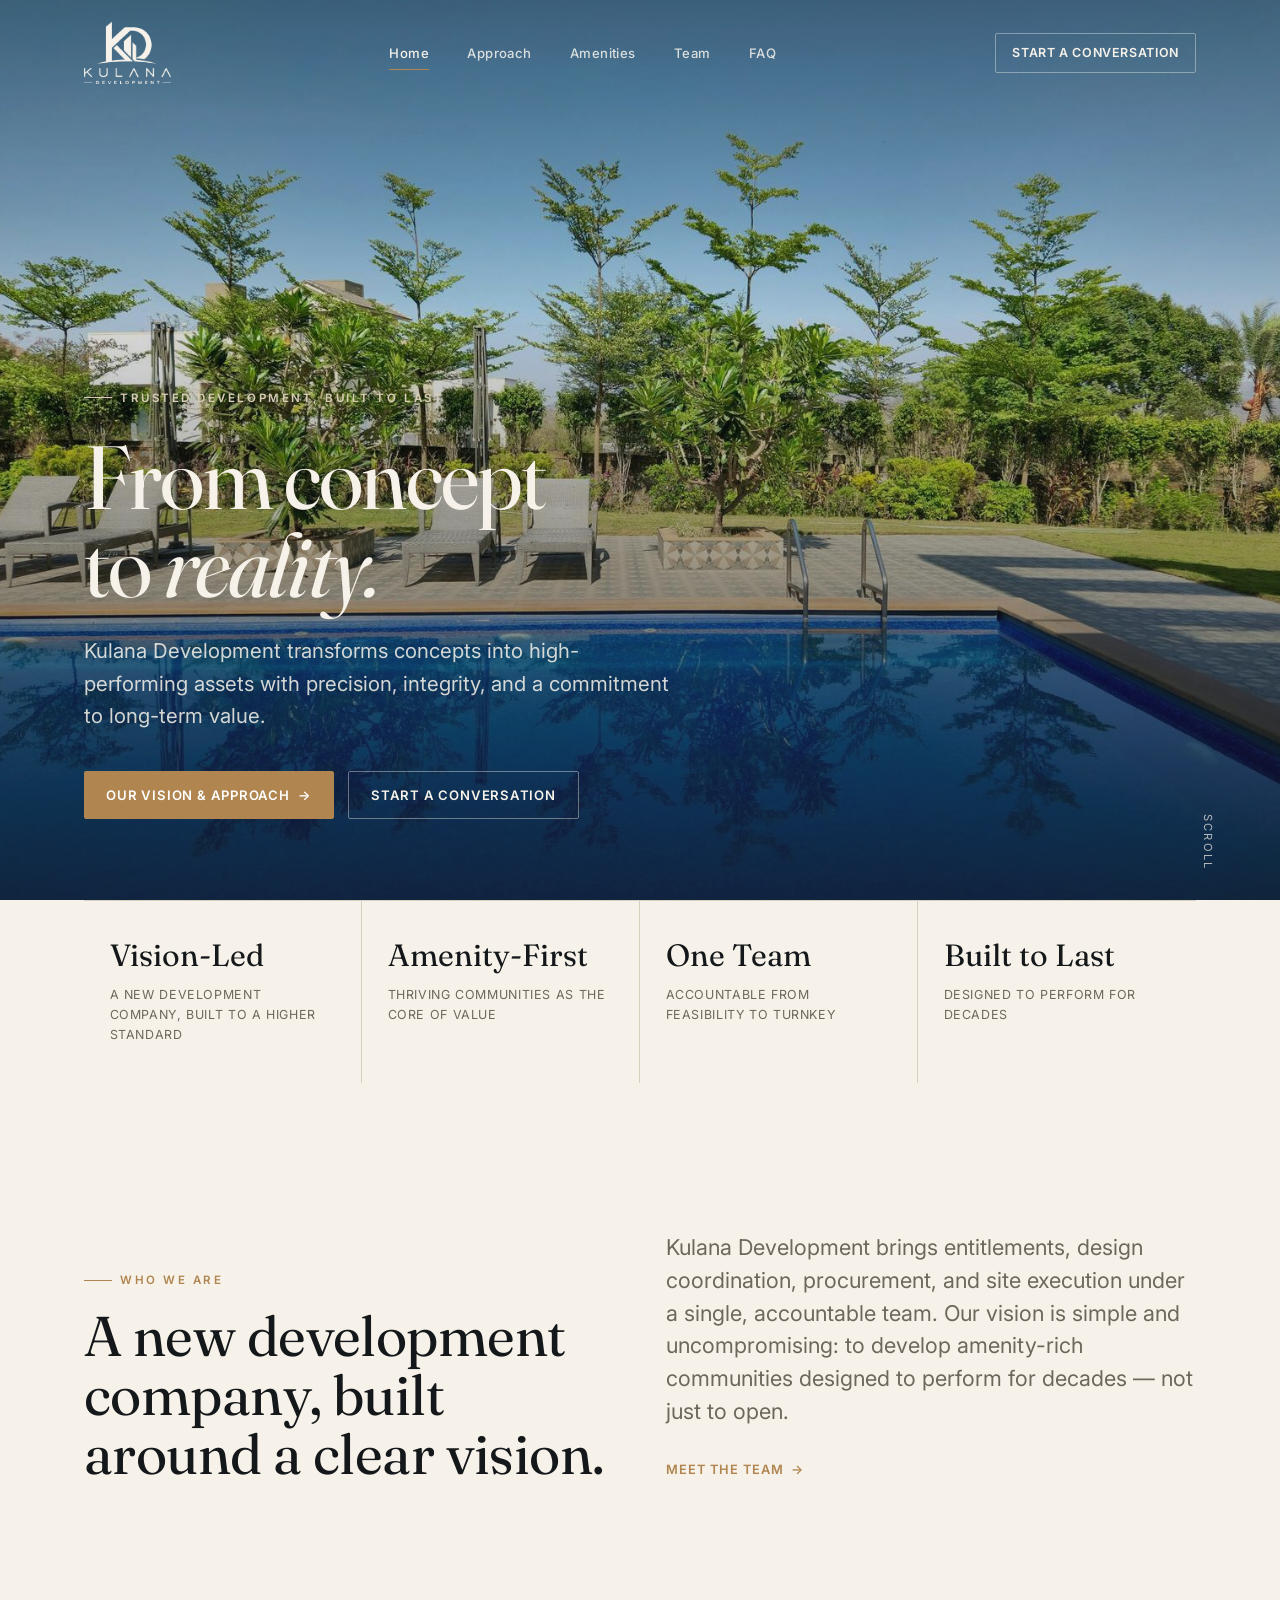
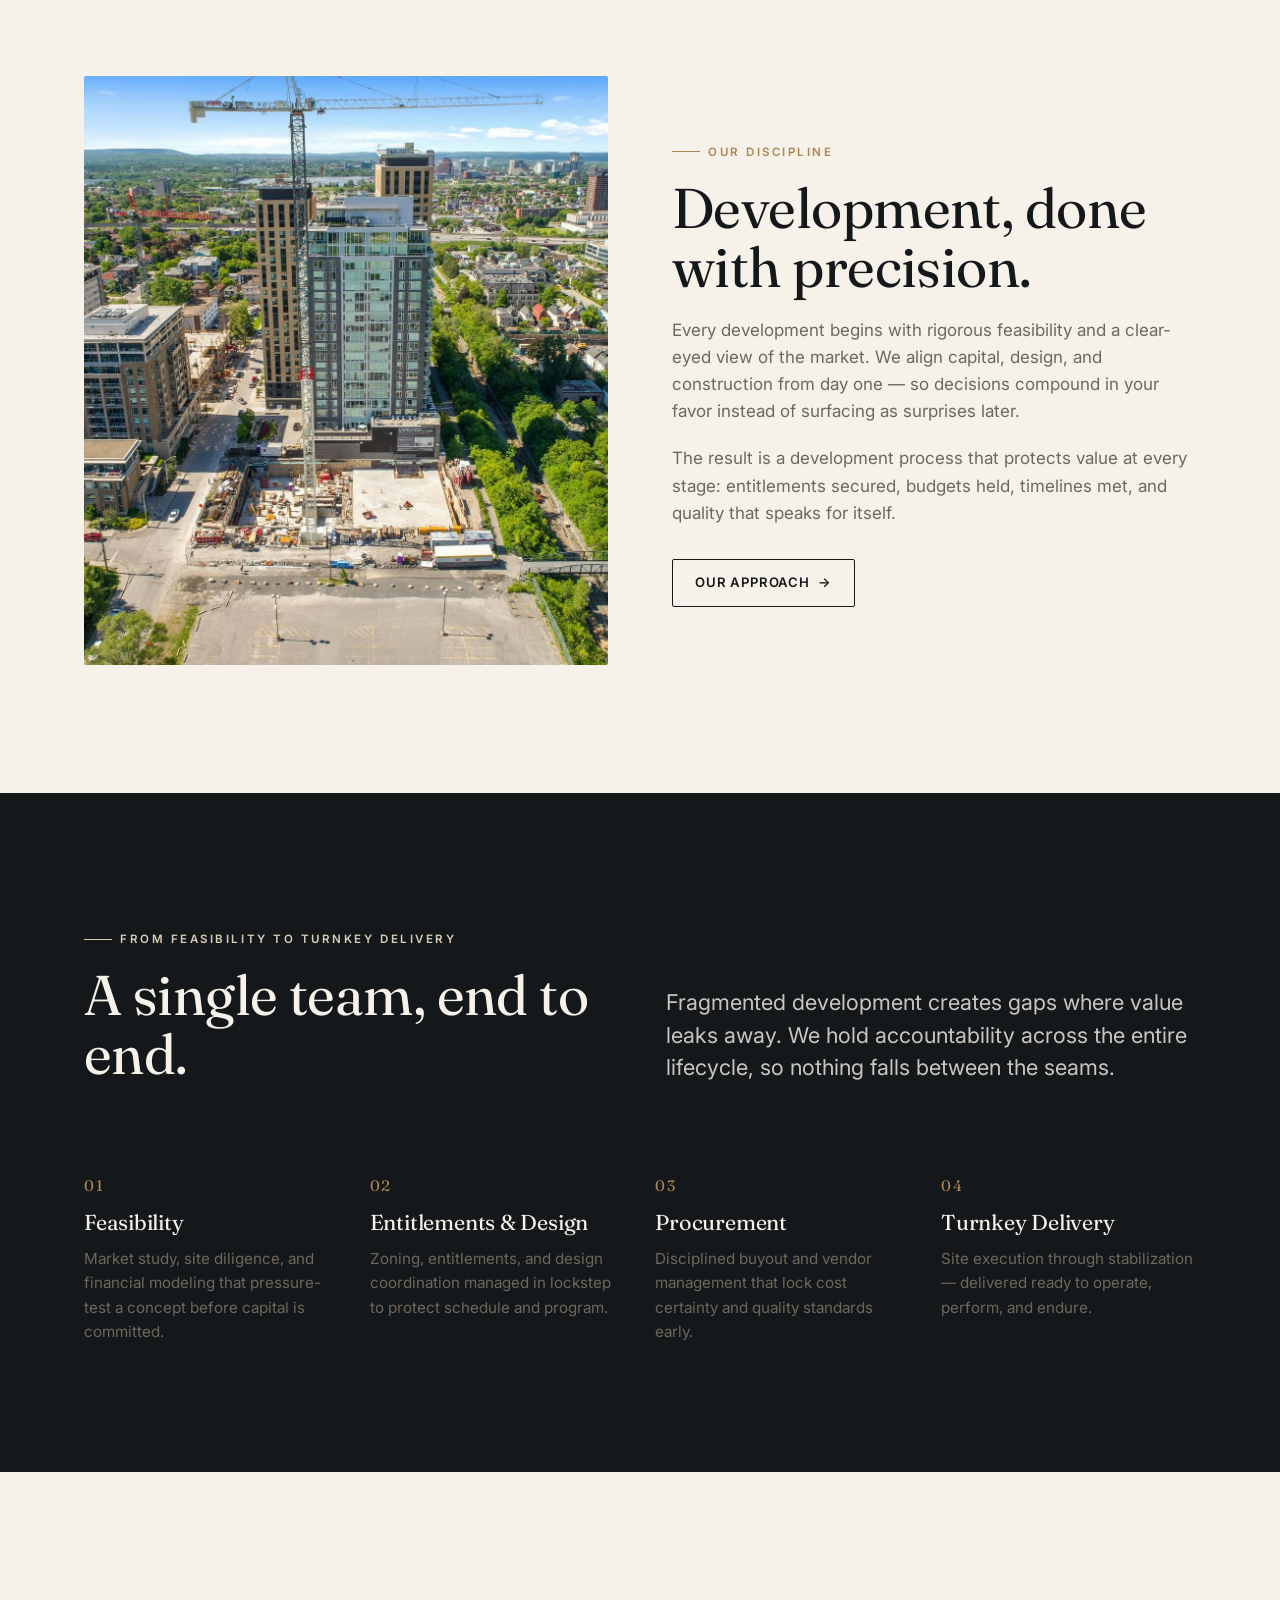
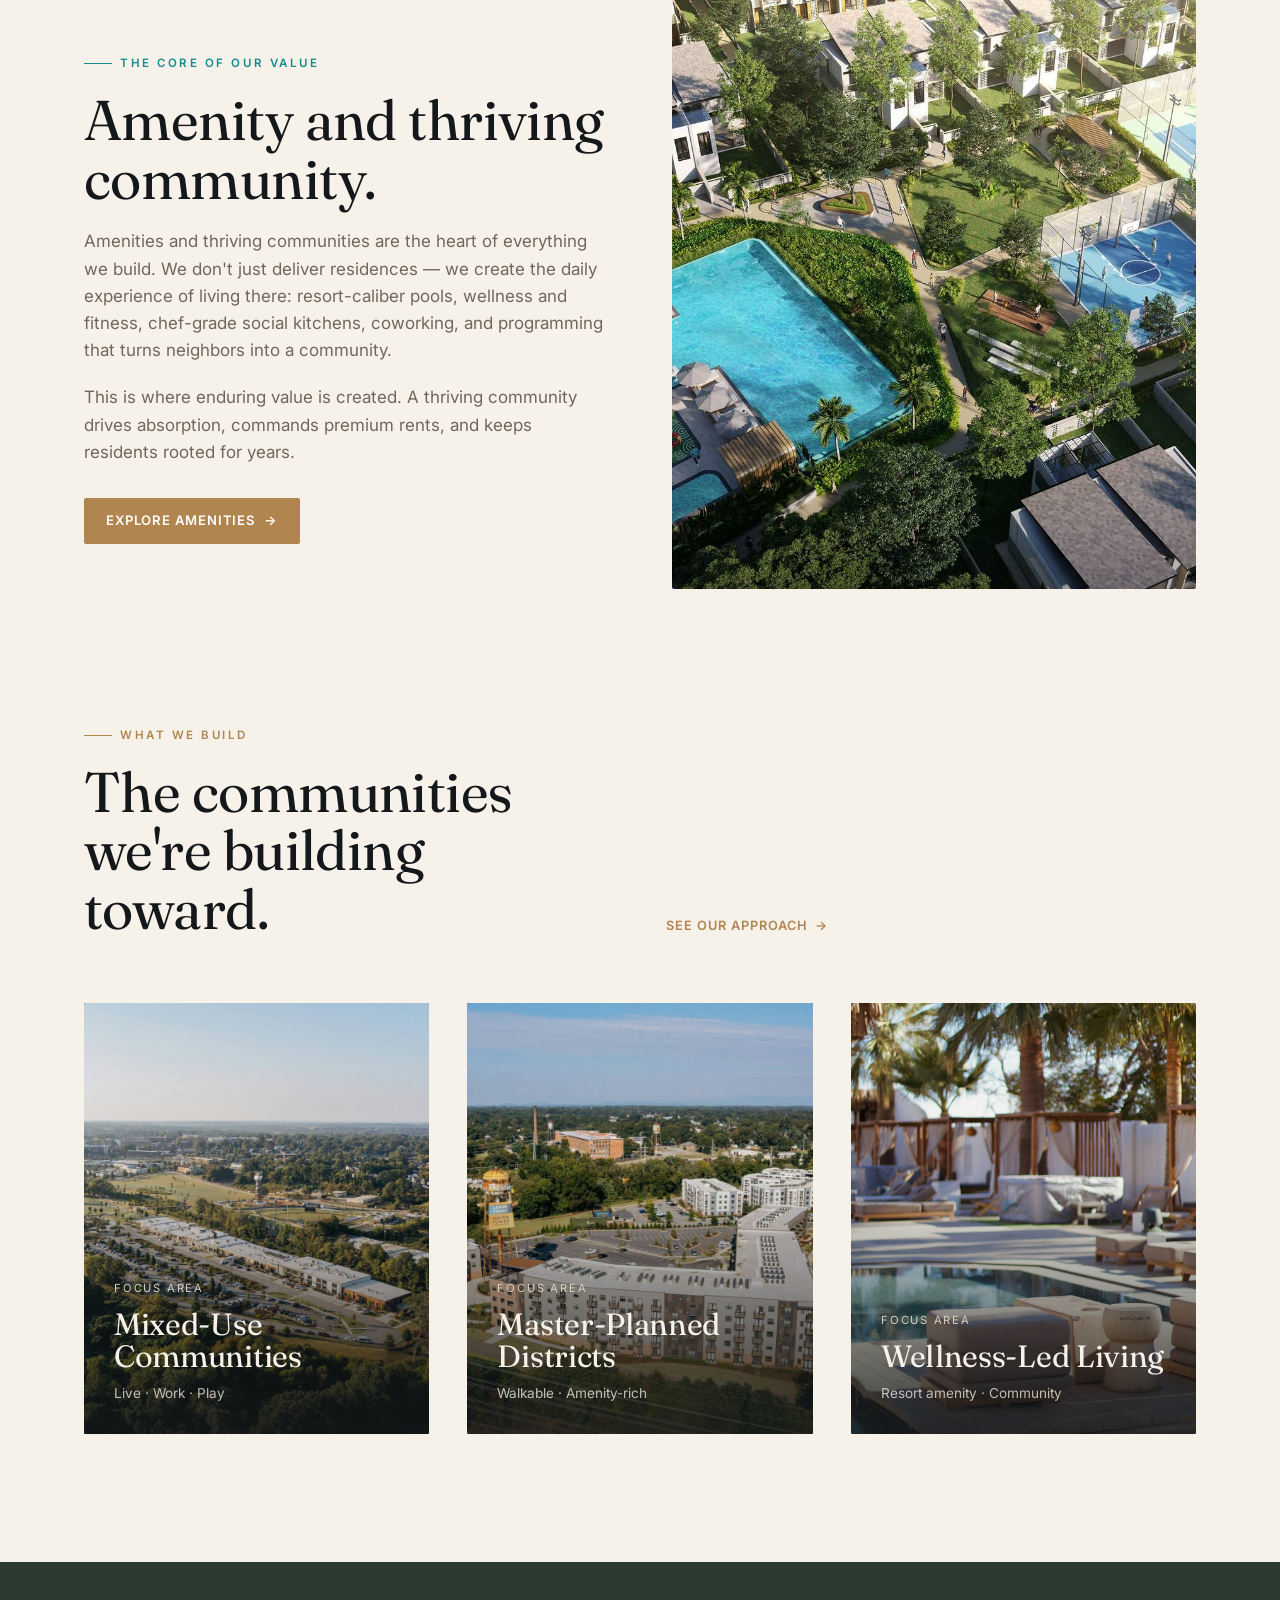
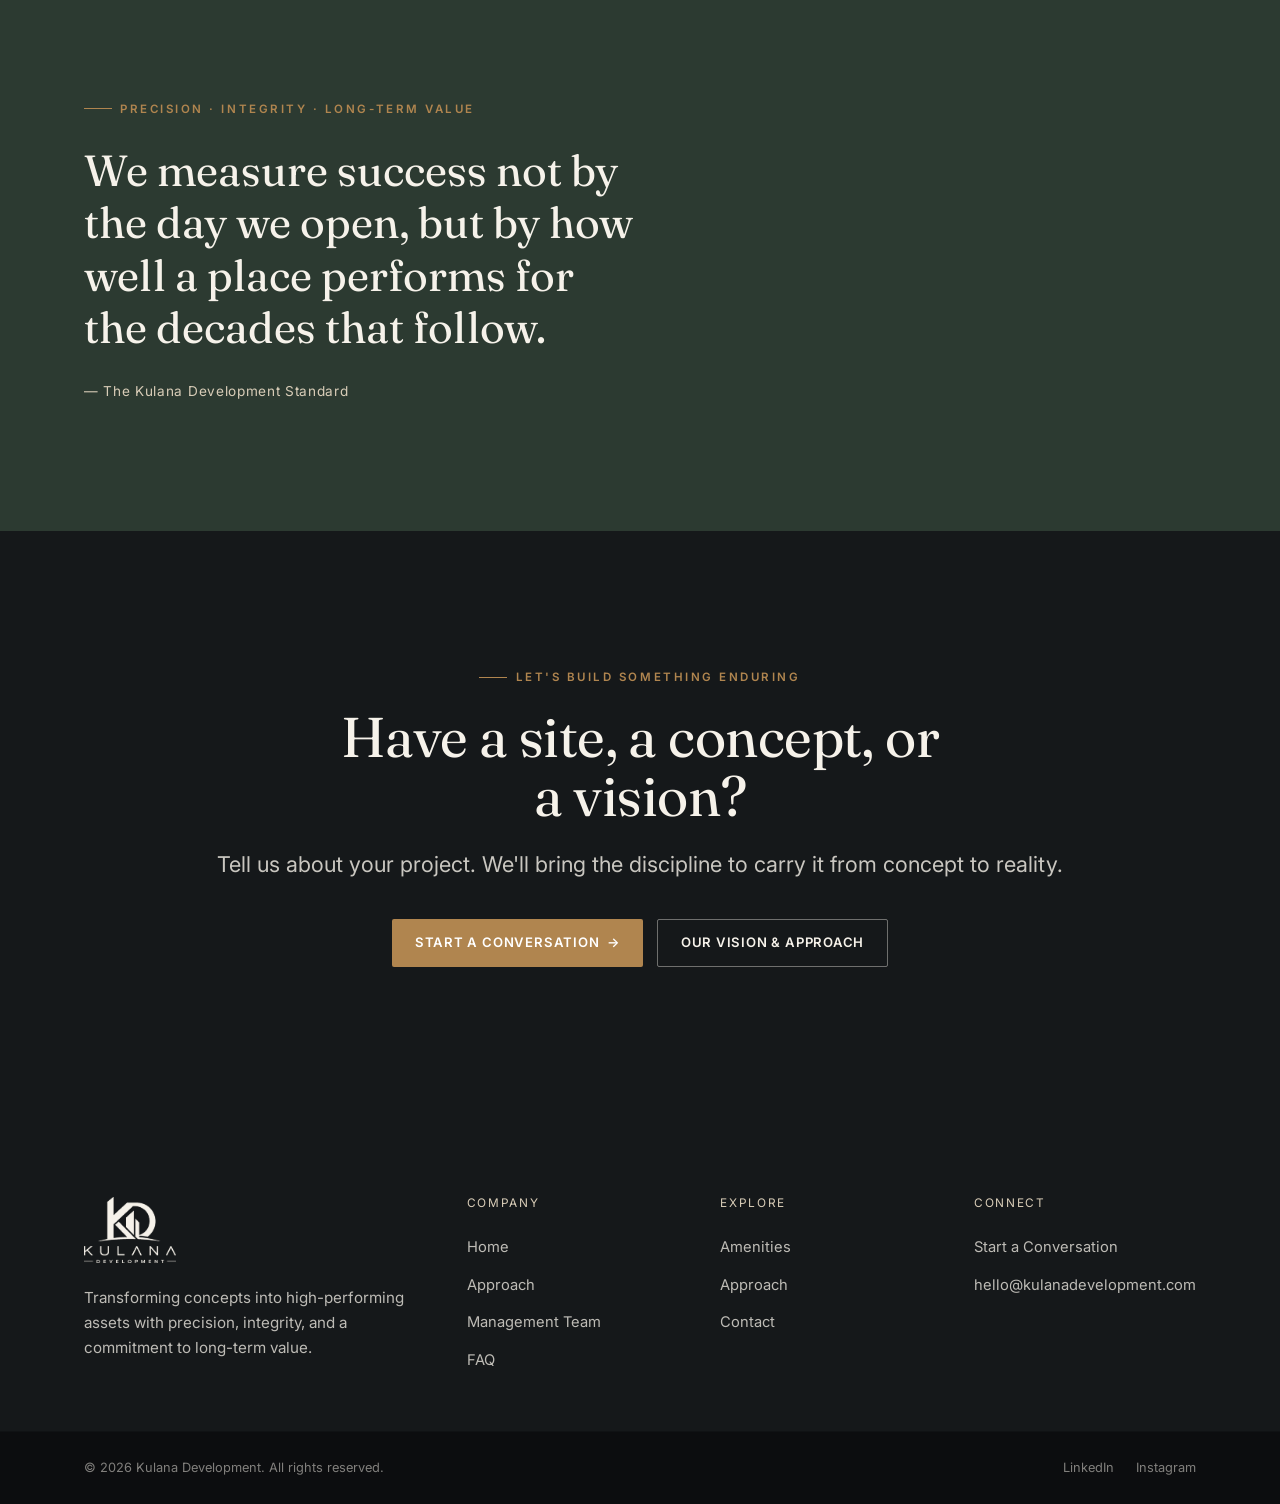
==== index.html @ 13b16f1c "Publish Kulana Development website" ====
<!DOCTYPE html>
<html lang="en">
<head>
<meta charset="UTF-8" />
<meta name="viewport" content="width=device-width, initial-scale=1.0" />
<title>Kulana Development — Trusted Development, Built to Last</title>
<meta name="description" content="Kulana Development transforms concepts into high-performing assets with precision, integrity, and a commitment to long-term value. From feasibility to turnkey delivery." />
<meta property="og:title" content="Kulana Development — Trusted Development, Built to Last" />
<meta property="og:description" content="From feasibility to turnkey delivery. We manage entitlements, design coordination, procurement, and site execution—one accountable team focused on outcomes that endure." />
<meta property="og:type" content="website" />
<link rel="preconnect" href="https://fonts.googleapis.com" />
<link rel="preconnect" href="https://fonts.gstatic.com" crossorigin />
<link href="https://fonts.googleapis.com/css2?family=Fraunces:ital,opsz,wght@0,9..144,400;0,9..144,500;1,9..144,400&family=Inter:wght@400;500;600&display=swap" rel="stylesheet" />
<link rel="stylesheet" href="styles.css" />
</head>
<body>

<!-- ============ HEADER ============ -->
<header class="site-header">
  <div class="container bar">
    <a href="index.html" class="brand" aria-label="Kulana Development home"><img src="logo.png" class="brand__logo logo-dark" alt="Kulana Development" /><img src="logo-light.png" class="brand__logo logo-light" alt="Kulana Development" /></a>
    <nav class="nav">
      <a href="index.html" class="active">Home</a>
      <a href="approach.html">Approach</a>
      <a href="amenities.html">Amenities</a>
      <a href="team.html">Team</a>
      <a href="faq.html">FAQ</a>
    </nav>
    <a href="contact.html" class="header-cta">Start a Conversation</a>
    <button class="burger" aria-label="Open menu"><span></span><span></span><span></span></button>
  </div>
</header>

<div class="mobile-menu">
  <a href="index.html">Home</a>
  <a href="approach.html">Approach</a>
  <a href="amenities.html">Amenities</a>
  <a href="team.html">Team</a>
  <a href="faq.html">FAQ</a>
  <a href="contact.html">Contact</a>
</div>

<!-- ============ HERO ============ -->
<section class="hero">
  <div class="hero__media">
    <img src="amenity-pool2.jpg" alt="A thriving residential community with a resort pool and landscaped grounds" />
  </div>
  <div class="container hero__inner">
    <span class="eyebrow">Trusted Development, Built to Last</span>
    <h1 class="display">From concept<br />to <span class="serif-accent">reality.</span></h1>
    <p class="hero__lede">Kulana Development transforms concepts into high-performing assets with precision, integrity, and a commitment to long-term value.</p>
    <div class="hero__actions">
      <a href="approach.html" class="btn btn--clay">Our Vision &amp; Approach <span class="arw">→</span></a>
      <a href="contact.html" class="btn btn--light">Start a Conversation</a>
    </div>
  </div>
  <span class="hero__scroll">Scroll</span>
</section>

<!-- ============ STAT BAR ============ -->
<section class="section" style="padding-block: clamp(0px,0px,0px);">
  <div class="container">
    <div class="stats reveal">
      <div class="stat">
        <div class="num" style="font-size:clamp(1.5rem,2.4vw,2.05rem); line-height:1.1;">Vision-Led</div>
        <div class="lbl">A new development company, built to a higher standard</div>
      </div>
      <div class="stat">
        <div class="num" style="font-size:clamp(1.5rem,2.4vw,2.05rem); line-height:1.1;">Amenity-First</div>
        <div class="lbl">Thriving communities as the core of value</div>
      </div>
      <div class="stat">
        <div class="num" style="font-size:clamp(1.5rem,2.4vw,2.05rem); line-height:1.1;">One Team</div>
        <div class="lbl">Accountable from feasibility to turnkey</div>
      </div>
      <div class="stat">
        <div class="num" style="font-size:clamp(1.5rem,2.4vw,2.05rem); line-height:1.1;">Built to Last</div>
        <div class="lbl">Designed to perform for decades</div>
      </div>
    </div>
  </div>
</section>

<!-- ============ INTRO / POSITIONING ============ -->
<section class="section">
  <div class="container">
    <div class="sec-head">
      <div class="reveal">
        <span class="eyebrow">Who We Are</span>
        <h2>A new development company, built around a clear vision.</h2>
      </div>
      <div class="reveal" data-delay="1">
        <p class="lede">Kulana Development brings entitlements, design coordination, procurement, and site execution under a single, accountable team. Our vision is simple and uncompromising: to develop amenity-rich communities designed to perform for decades — not just to open.</p>
        <div style="margin-top:28px;"><a href="team.html" class="link-arrow">Meet the team <span class="arw">→</span></a></div>
      </div>
    </div>
  </div>
</section>

<!-- ============ FEATURED SPLIT ============ -->
<section class="section" style="padding-top:0;">
  <div class="container">
    <div class="split">
      <div class="split__media reveal">
        <img src="tower-development.jpg" alt="A residential high-rise under development" />
      </div>
      <div class="split__body reveal" data-delay="1">
        <span class="eyebrow">Our Discipline</span>
        <h2>Development, done with precision.</h2>
        <p>Every development begins with rigorous feasibility and a clear-eyed view of the market. We align capital, design, and construction from day one — so decisions compound in your favor instead of surfacing as surprises later.</p>
        <p>The result is a development process that protects value at every stage: entitlements secured, budgets held, timelines met, and quality that speaks for itself.</p>
        <div class="actions"><a href="amenities.html" class="btn btn--ghost">Our Approach <span class="arw">→</span></a></div>
      </div>
    </div>
  </div>
</section>

<!-- ============ PROCESS / FEASIBILITY TO TURNKEY ============ -->
<section class="section dark">
  <div class="container">
    <div class="sec-head">
      <div class="reveal">
        <span class="eyebrow">From Feasibility to Turnkey Delivery</span>
        <h2>A single team, end to end.</h2>
      </div>
      <div class="reveal" data-delay="1">
        <p class="lede">Fragmented development creates gaps where value leaks away. We hold accountability across the entire lifecycle, so nothing falls between the seams.</p>
      </div>
    </div>
    <div class="steps">
      <div class="step reveal">
        <div class="n">01</div>
        <h3>Feasibility</h3>
        <p>Market study, site diligence, and financial modeling that pressure-test a concept before capital is committed.</p>
      </div>
      <div class="step reveal" data-delay="1">
        <div class="n">02</div>
        <h3>Entitlements &amp; Design</h3>
        <p>Zoning, entitlements, and design coordination managed in lockstep to protect schedule and program.</p>
      </div>
      <div class="step reveal" data-delay="2">
        <div class="n">03</div>
        <h3>Procurement</h3>
        <p>Disciplined buyout and vendor management that lock cost certainty and quality standards early.</p>
      </div>
      <div class="step reveal" data-delay="3">
        <div class="n">04</div>
        <h3>Turnkey Delivery</h3>
        <p>Site execution through stabilization — delivered ready to operate, perform, and endure.</p>
      </div>
    </div>
  </div>
</section>

<!-- ============ AMENITY DIFFERENTIATOR ============ -->
<section class="section">
  <div class="container">
    <div class="split reverse accent-teal">
      <div class="split__media reveal">
        <img src="amenity-resort.jpg" alt="An amenity-rich residential community with pools, courts and gathering spaces" />
      </div>
      <div class="split__body reveal" data-delay="1">
        <span class="eyebrow">The Core of Our Value</span>
        <h2>Amenity and thriving community.</h2>
        <p>Amenities and thriving communities are the heart of everything we build. We don't just deliver residences — we create the daily experience of living there: resort-caliber pools, wellness and fitness, chef-grade social kitchens, coworking, and programming that turns neighbors into a community.</p>
        <p>This is where enduring value is created. A thriving community drives absorption, commands premium rents, and keeps residents rooted for years.</p>
        <div class="actions"><a href="amenities.html" class="btn btn--clay">Explore Amenities <span class="arw">→</span></a></div>
      </div>
    </div>
  </div>
</section>

<!-- ============ WHAT WE BUILD (VISION) ============ -->
<section class="section" style="padding-top:0;">
  <div class="container">
    <div class="sec-head">
      <div class="reveal">
        <span class="eyebrow">What We Build</span>
        <h2>The communities we're building toward.</h2>
      </div>
      <div class="reveal" data-delay="1" style="align-self:end;">
        <a href="approach.html" class="link-arrow">See our approach <span class="arw">→</span></a>
      </div>
    </div>
    <div class="card-grid">
      <a href="approach.html" class="pcard reveal">
        <div class="pcard__img"><img src="masterplan-aerial.jpg" alt="Mixed-use communities" /></div>
        <div class="pcard__body">
          <span class="pcard__tag">Focus Area</span>
          <h3>Mixed-Use Communities</h3>
          <div class="pcard__meta"><span>Live · Work · Play</span></div>
        </div>
      </a>
      <a href="approach.html" class="pcard reveal" data-delay="1">
        <div class="pcard__img"><img src="community-aerial.jpg" alt="Master-planned districts" /></div>
        <div class="pcard__body">
          <span class="pcard__tag">Focus Area</span>
          <h3>Master-Planned Districts</h3>
          <div class="pcard__meta"><span>Walkable · Amenity-rich</span></div>
        </div>
      </a>
      <a href="approach.html" class="pcard reveal" data-delay="2">
        <div class="pcard__img"><img src="amenity-pool.jpg" alt="Wellness-led living" /></div>
        <div class="pcard__body">
          <span class="pcard__tag">Focus Area</span>
          <h3>Wellness-Led Living</h3>
          <div class="pcard__meta"><span>Resort amenity · Community</span></div>
        </div>
      </a>
    </div>
  </div>
</section>

<!-- ============ VALUES QUOTE BAND ============ -->
<section class="section quote-band">
  <div class="container">
    <div class="reveal">
      <span class="eyebrow">Precision · Integrity · Long-Term Value</span>
      <p class="q" style="margin-top:26px;">We measure success not by the day we open, but by how well a place performs for the decades that follow.</p>
      <p class="attr">— The Kulana Development Standard</p>
    </div>
  </div>
</section>

<!-- ============ CTA ============ -->
<section class="section cta">
  <div class="container reveal">
    <span class="eyebrow" style="justify-content:center;">Let's Build Something Enduring</span>
    <h2 style="margin-top:22px;">Have a site, a concept, or a vision?</h2>
    <p class="lede">Tell us about your project. We'll bring the discipline to carry it from concept to reality.</p>
    <div class="actions">
      <a href="contact.html" class="btn btn--clay">Start a Conversation <span class="arw">→</span></a>
      <a href="approach.html" class="btn btn--light">Our Vision &amp; Approach</a>
    </div>
  </div>
</section>

<!-- ============ FOOTER ============ -->
<footer class="site-footer">
  <div class="container">
    <div class="footer-top">
      <div class="footer-brand">
        <img src="logo-light.png" class="footer-logo" alt="Kulana Development" />
        <p>Transforming concepts into high-performing assets with precision, integrity, and a commitment to long-term value.</p>
      </div>
      <div class="footer-col">
        <h4>Company</h4>
        <a href="index.html">Home</a>
        <a href="approach.html">Approach</a>
        <a href="team.html">Management Team</a>
        <a href="faq.html">FAQ</a>
      </div>
      <div class="footer-col">
        <h4>Explore</h4>
        <a href="amenities.html">Amenities</a>
        <a href="approach.html">Approach</a>
        <a href="contact.html">Contact</a>
      </div>
      <div class="footer-col">
        <h4>Connect</h4>
        <a href="contact.html">Start a Conversation</a>
        <a href="mailto:hello@kulanadevelopment.com">hello@kulanadevelopment.com</a>
      </div>
    </div>
    <div class="footer-bottom">
      <span>© <span data-year>2026</span> Kulana Development. All rights reserved.</span>
      <div class="socials">
        <a href="#">LinkedIn</a>
        <a href="#">Instagram</a>
      </div>
    </div>
  </div>
</footer>

<script src="main.js"></script>
</body>
</html>
---- styles.css ----
/* =====================================================================
   KULANA DEVELOPMENT — Design System
   Trusted Development, Built to Last.
   ===================================================================== */

:root {
  /* Palette */
  --ink:      #15181A;   /* near-black text / dark sections */
  --ink-soft: #262A2C;
  --paper:    #F6F2EA;   /* warm off-white base */
  --stone:    #E9E1D3;   /* light stone panels */
  --sand:     #D9CDB8;   /* warm accent panel */
  --clay:     #B0854F;   /* brass / gold accent */
  --clay-dk:  #8E693B;
  --forest:   #2C3A31;   /* deep green secondary */
  --muted:    #6E675C;   /* muted body text */
  --line:     #D8CFBF;   /* hairline borders */
  --white:    #FFFFFF;

  /* Vibrant secondary accents (tropical, drawn from communities) */
  --teal:     #128C8C;   /* pool / water */
  --teal-dk:  #0E6E6E;
  --coral:    #E2683C;   /* sunset / energy */
  --sky:      #2C7BB0;   /* court blue */
  --gold:     #E0A43B;   /* warm highlight */

  /* Type */
  --display: "Fraunces", Georgia, "Times New Roman", serif;
  --sans: "Inter", -apple-system, BlinkMacSystemFont, "Segoe UI", sans-serif;

  /* Rhythm */
  --container: 1240px;
  --gutter: clamp(20px, 5vw, 64px);
  --section: clamp(72px, 10vw, 148px);
  --radius: 2px;

  --ease: cubic-bezier(0.22, 1, 0.36, 1);
}

/* ---------- Reset ---------- */
*, *::before, *::after { box-sizing: border-box; margin: 0; padding: 0; }
html { scroll-behavior: smooth; -webkit-text-size-adjust: 100%; }
body {
  font-family: var(--sans);
  color: var(--ink);
  background: var(--paper);
  line-height: 1.6;
  font-size: 17px;
  -webkit-font-smoothing: antialiased;
  text-rendering: optimizeLegibility;
  overflow-x: hidden;
}
img { display: block; max-width: 100%; height: auto; }
a { color: inherit; text-decoration: none; }
ul { list-style: none; }
button { font-family: inherit; cursor: pointer; border: none; background: none; }

/* ---------- Type scale ---------- */
h1, h2, h3, h4 { font-family: var(--display); font-weight: 400; line-height: 1.05; letter-spacing: -0.01em; }
.display { font-size: clamp(2.9rem, 7vw, 6.2rem); line-height: 0.98; letter-spacing: -0.02em; }
h2 { font-size: clamp(2rem, 4.4vw, 3.5rem); }
h3 { font-size: clamp(1.4rem, 2.4vw, 2rem); }
.eyebrow {
  font-family: var(--sans);
  font-size: 0.72rem;
  font-weight: 600;
  letter-spacing: 0.22em;
  text-transform: uppercase;
  color: var(--clay);
  display: inline-flex;
  align-items: center;
  gap: 0.7em;
}
.eyebrow::before {
  content: "";
  width: 28px; height: 1px;
  background: var(--clay);
  display: inline-block;
}
.lede { font-size: clamp(1.15rem, 1.7vw, 1.4rem); color: var(--muted); line-height: 1.5; font-weight: 400; }
.serif-accent { font-family: var(--display); font-style: italic; }

/* ---------- Layout ---------- */
.container { width: 100%; max-width: var(--container); margin: 0 auto; padding-inline: var(--gutter); }
.section { padding-block: var(--section); }
.grid { display: grid; gap: clamp(28px, 4vw, 64px); }
.center { text-align: center; }
.mx-auto { margin-inline: auto; }
.maxw-720 { max-width: 720px; }
.maxw-620 { max-width: 620px; }

/* ---------- Buttons ---------- */
.btn {
  display: inline-flex; align-items: center; gap: 0.6em;
  padding: 0.95em 1.7em;
  font-size: 0.82rem; font-weight: 600; letter-spacing: 0.06em;
  text-transform: uppercase;
  border-radius: var(--radius);
  transition: all 0.4s var(--ease);
  position: relative;
}
.btn--solid { background: var(--ink); color: var(--paper); }
.btn--solid:hover { background: var(--clay); color: var(--white); transform: translateY(-2px); }
.btn--clay { background: var(--clay); color: var(--white); }
.btn--clay:hover { background: var(--clay-dk); transform: translateY(-2px); }
.btn--ghost { border: 1px solid currentColor; color: var(--ink); }
.btn--ghost:hover { background: var(--ink); color: var(--paper); border-color: var(--ink); }
.btn--light { border: 1px solid rgba(246,242,234,0.4); color: var(--paper); }
.btn--light:hover { background: var(--paper); color: var(--ink); }
.btn .arw { transition: transform 0.4s var(--ease); }
.btn:hover .arw { transform: translateX(4px); }

.link-arrow {
  display: inline-flex; align-items: center; gap: 0.55em;
  font-size: 0.8rem; font-weight: 600; letter-spacing: 0.08em; text-transform: uppercase;
  color: var(--clay); position: relative; padding-bottom: 3px;
}
.link-arrow::after { content:""; position:absolute; left:0; bottom:0; height:1px; width:100%; background: var(--clay); transform: scaleX(0); transform-origin: left; transition: transform 0.4s var(--ease); }
.link-arrow:hover::after { transform: scaleX(1); }
.link-arrow .arw { transition: transform 0.4s var(--ease); }
.link-arrow:hover .arw { transform: translateX(4px); }

/* ---------- Header ---------- */
.site-header {
  position: fixed; top: 0; left: 0; right: 0; z-index: 100;
  transition: background 0.5s var(--ease), border-color 0.5s var(--ease), padding 0.4s var(--ease);
  border-bottom: 1px solid transparent;
}
.site-header .bar {
  display: flex; align-items: center; justify-content: space-between;
  padding-block: 22px;
}
.brand { display: flex; flex-direction: column; line-height: 1; }
.brand .mark { font-family: var(--display); font-size: 1.55rem; letter-spacing: -0.01em; color: var(--paper); transition: color 0.4s var(--ease); }
.brand .sub { font-size: 0.6rem; letter-spacing: 0.35em; text-transform: uppercase; color: rgba(246,242,234,0.7); margin-top: 5px; transition: color 0.4s var(--ease); }
.nav { display: flex; align-items: center; gap: 2.4rem; }
.nav a { font-size: 0.82rem; font-weight: 500; letter-spacing: 0.03em; color: rgba(246,242,234,0.85); transition: color 0.3s; position: relative; }
.nav a:hover { color: var(--paper); }
.nav a.active { color: var(--paper); }
.nav a.active::after { content:""; position:absolute; left:0; bottom:-6px; width:100%; height:1px; background: var(--clay); }
.header-cta { padding: 0.7em 1.3em; border: 1px solid rgba(246,242,234,0.4); border-radius: var(--radius); color: var(--paper); font-size:0.78rem; font-weight:600; letter-spacing:0.05em; text-transform:uppercase; transition: all 0.35s var(--ease); }
.header-cta:hover { background: var(--paper); color: var(--ink); }

/* Scrolled state — light background */
.site-header.scrolled { background: var(--paper); border-bottom-color: var(--line); }
.site-header.scrolled .brand .mark { color: var(--ink); }
.site-header.scrolled .brand .sub { color: var(--muted); }
.site-header.scrolled .nav a { color: var(--ink-soft); }
.site-header.scrolled .nav a:hover, .site-header.scrolled .nav a.active { color: var(--ink); }
.site-header.scrolled .header-cta { color: var(--ink); border-color: var(--ink); }
.site-header.scrolled .header-cta:hover { background: var(--ink); color: var(--paper); }
.site-header.scrolled .burger span { background: var(--ink); }

/* On light-hero pages, header starts dark-on-light */
.site-header.on-light .brand .mark { color: var(--ink); }
.site-header.on-light .brand .sub { color: var(--muted); }
.site-header.on-light .nav a { color: var(--ink-soft); }
.site-header.on-light .nav a:hover, .site-header.on-light .nav a.active { color: var(--ink); }
.site-header.on-light .header-cta { color: var(--ink); border-color: var(--ink); }
.site-header.on-light .header-cta:hover { background: var(--ink); color: var(--paper); }
.site-header.on-light .burger span { background: var(--ink); }

/* Burger */
.burger { display: none; flex-direction: column; gap: 5px; width: 30px; padding: 6px 0; z-index: 120; }
.burger span { display: block; height: 2px; width: 100%; background: var(--paper); transition: all 0.4s var(--ease); }
.burger.open span:nth-child(1) { transform: translateY(7px) rotate(45deg); background: var(--ink); }
.burger.open span:nth-child(2) { opacity: 0; }
.burger.open span:nth-child(3) { transform: translateY(-7px) rotate(-45deg); background: var(--ink); }

/* Mobile menu */
.mobile-menu {
  position: fixed; inset: 0; background: var(--paper); z-index: 110;
  display: flex; flex-direction: column; justify-content: center; gap: 0.4rem;
  padding: var(--gutter);
  transform: translateY(-100%); transition: transform 0.6s var(--ease);
}
.mobile-menu.open { transform: translateY(0); }
.mobile-menu a { font-family: var(--display); font-size: clamp(2rem, 8vw, 3rem); color: var(--ink); padding-block: 0.15em; border-bottom: 1px solid var(--line); }
.mobile-menu a:last-of-type { border-bottom: none; }

/* ---------- Hero ---------- */
.hero { position: relative; min-height: 100svh; display: flex; align-items: flex-end; color: var(--paper); overflow: hidden; }
.hero__media { position: absolute; inset: 0; z-index: -2; }
.hero__media img { width: 100%; height: 100%; object-fit: cover; }
.hero__media::after { content:""; position:absolute; inset:0; background: linear-gradient(180deg, rgba(21,24,26,0.5) 0%, rgba(21,24,26,0.15) 35%, rgba(21,24,26,0.75) 100%); }
.hero__inner { padding-bottom: clamp(56px, 9vh, 120px); padding-top: 160px; position: relative; z-index: 1; width: 100%; }
.hero .eyebrow { color: var(--sand); }
.hero .eyebrow::before { background: var(--sand); }
.hero .display { color: var(--paper); max-width: 15ch; margin-top: 26px; }
.hero__lede { color: rgba(246,242,234,0.85); max-width: 46ch; margin-top: 26px; font-size: clamp(1.05rem, 1.6vw, 1.3rem); }
.hero__actions { display: flex; flex-wrap: wrap; gap: 14px; margin-top: 38px; }
.hero__scroll { position: absolute; bottom: 30px; right: var(--gutter); font-size: 0.7rem; letter-spacing: 0.2em; text-transform: uppercase; color: rgba(246,242,234,0.7); writing-mode: vertical-rl; }

/* ---------- Page hero (interior) ---------- */
.page-hero { padding-top: 190px; padding-bottom: clamp(48px, 7vw, 90px); background: var(--ink); color: var(--paper); position: relative; }
.page-hero .eyebrow { color: var(--sand); }
.page-hero .eyebrow::before { background: var(--sand); }
.page-hero h1 { color: var(--paper); font-size: clamp(2.6rem, 6vw, 5rem); max-width: 16ch; margin-top: 22px; }
.page-hero .lede { color: rgba(246,242,234,0.8); margin-top: 26px; max-width: 62ch; }

/* ---------- Stat bar ---------- */
.stats { display: grid; grid-template-columns: repeat(4, 1fr); border-top: 1px solid var(--line); }
.stat { padding: clamp(28px, 3vw, 44px) clamp(18px,2vw,28px); border-right: 1px solid var(--line); }
.stat:last-child { border-right: none; }
.stat .num { font-family: var(--display); font-size: clamp(2.4rem, 4vw, 3.4rem); line-height: 1; color: var(--ink); }
.stat .num .unit { color: var(--clay); }
.stat .lbl { margin-top: 12px; font-size: 0.78rem; letter-spacing: 0.05em; text-transform: uppercase; color: var(--muted); }

/* ---------- Section header ---------- */
.sec-head { display: grid; grid-template-columns: 1fr 1fr; gap: clamp(24px, 4vw, 60px); align-items: end; margin-bottom: clamp(40px, 5vw, 72px); }
.sec-head .lede { margin-top: 20px; }
.sec-head h2 { margin-top: 18px; }

/* ---------- Split feature ---------- */
.split { display: grid; grid-template-columns: 1fr 1fr; align-items: center; gap: clamp(32px, 5vw, 80px); }
.split.reverse .split__media { order: 2; }
.split__media img { width: 100%; height: clamp(360px, 46vw, 620px); object-fit: cover; border-radius: var(--radius); }
.split__body h2 { margin-top: 18px; }
.split__body p { color: var(--muted); margin-top: 20px; }
.split__body .actions { margin-top: 32px; }

/* ---------- Cards / portfolio ---------- */
.card-grid { display: grid; grid-template-columns: repeat(auto-fill, minmax(320px, 1fr)); gap: clamp(24px, 3vw, 40px); }
.pcard { position: relative; overflow: hidden; border-radius: var(--radius); background: var(--ink); display: block; }
.pcard__img { position: relative; overflow: hidden; aspect-ratio: 4/5; }
.pcard__img img { width: 100%; height: 100%; object-fit: cover; transition: transform 1.1s var(--ease); }
.pcard:hover .pcard__img img { transform: scale(1.06); }
.pcard__img::after { content:""; position:absolute; inset:0; background: linear-gradient(180deg, rgba(21,24,26,0) 40%, rgba(21,24,26,0.85) 100%); }
.pcard__body { position: absolute; left: 0; bottom: 0; padding: clamp(22px,2.4vw,30px); color: var(--paper); z-index: 2; width: 100%; }
.pcard__tag { font-size: 0.7rem; letter-spacing: 0.16em; text-transform: uppercase; color: var(--sand); }
.pcard__body h3 { color: var(--paper); margin-top: 8px; }
.pcard__meta { margin-top: 10px; font-size: 0.85rem; color: rgba(246,242,234,0.75); display:flex; gap: 1rem; flex-wrap: wrap; }

/* ---------- Amenity grid ---------- */
.amenity-grid { display: grid; grid-template-columns: repeat(3, 1fr); gap: 1px; background: var(--line); border: 1px solid var(--line); border-radius: var(--radius); overflow: hidden; }
.amenity { background: var(--paper); padding: clamp(30px, 3.4vw, 48px); transition: background 0.4s var(--ease); }
.amenity:hover { background: var(--stone); }
.amenity .ico { width: 42px; height: 42px; color: var(--clay); margin-bottom: 22px; }
.amenity h3 { font-size: 1.35rem; }
.amenity p { color: var(--muted); margin-top: 12px; font-size: 0.98rem; }

/* ---------- Process / steps ---------- */
.steps { display: grid; grid-template-columns: repeat(4, 1fr); gap: clamp(20px, 2.4vw, 36px); }
.step { border-top: 2px solid var(--ink); padding-top: 24px; }
.step .n { font-family: var(--display); font-size: 0.95rem; color: var(--clay); letter-spacing: 0.1em; }
.step h3 { font-size: 1.35rem; margin-top: 14px; }
.step p { color: var(--muted); margin-top: 12px; font-size: 0.95rem; }

/* ---------- Dark section ---------- */
.dark { background: var(--ink); color: var(--paper); }
.dark h2 { color: var(--paper); }
.dark .lede { color: rgba(246,242,234,0.8); }
.dark .eyebrow { color: var(--sand); }
.dark .eyebrow::before { background: var(--sand); }
.dark .stat .num { color: var(--paper); }
.dark .stats, .dark .stat { border-color: rgba(246,242,234,0.16); }
.dark .stat .lbl { color: rgba(246,242,234,0.6); }

/* ---------- Quote / band ---------- */
.quote-band { background: var(--forest); color: var(--paper); }
.quote-band .q { font-family: var(--display); font-size: clamp(1.7rem, 3.4vw, 2.9rem); line-height: 1.2; max-width: 20ch; }
.quote-band .attr { margin-top: 28px; font-size: 0.85rem; letter-spacing: 0.05em; color: var(--sand); }

/* ---------- Team ---------- */
.team-grid { display: grid; grid-template-columns: repeat(2, 1fr); gap: clamp(32px, 4vw, 60px); }
.tcard__img { aspect-ratio: 5/6; overflow: hidden; border-radius: var(--radius); background: var(--stone); }
.tcard__img img { width: 100%; height: 100%; object-fit: cover; filter: grayscale(0.15); transition: filter 0.6s var(--ease), transform 1s var(--ease); }
.tcard:hover .tcard__img img { filter: grayscale(0); transform: scale(1.03); }
.tcard h3 { margin-top: 22px; }
.tcard .role { color: var(--clay); font-size: 0.82rem; letter-spacing: 0.14em; text-transform: uppercase; margin-top: 6px; }
.tcard p { color: var(--muted); margin-top: 16px; }

/* ---------- CTA band ---------- */
.cta {
  background: var(--ink); color: var(--paper); text-align: center;
  position: relative; overflow: hidden;
}
.cta h2 { color: var(--paper); max-width: 18ch; margin-inline: auto; }
.cta .lede { color: rgba(246,242,234,0.8); margin-top: 22px; }
.cta .actions { margin-top: 38px; display: flex; gap: 14px; justify-content: center; flex-wrap: wrap; }

/* ---------- Contact ---------- */
.contact-grid { display: grid; grid-template-columns: 0.9fr 1.1fr; gap: clamp(40px, 6vw, 96px); }
.field { margin-bottom: 22px; }
.field label { display: block; font-size: 0.75rem; letter-spacing: 0.1em; text-transform: uppercase; color: var(--muted); margin-bottom: 8px; }
.field input, .field textarea, .field select {
  width: 100%; padding: 14px 16px; font-family: inherit; font-size: 1rem;
  border: 1px solid var(--line); border-radius: var(--radius); background: var(--white); color: var(--ink);
  transition: border-color 0.3s;
}
.field input:focus, .field textarea:focus, .field select:focus { outline: none; border-color: var(--clay); }
.field textarea { resize: vertical; min-height: 130px; }
.contact-detail { margin-bottom: 30px; }
.contact-detail .k { font-size: 0.74rem; letter-spacing: 0.12em; text-transform: uppercase; color: var(--clay); }
.contact-detail .v { font-family: var(--display); font-size: 1.35rem; margin-top: 8px; }
.contact-detail .v a { color: var(--ink); }

/* ---------- Footer ---------- */
.site-footer { background: var(--ink); color: rgba(246,242,234,0.75); padding-top: clamp(64px, 8vw, 110px); }
.footer-top { display: grid; grid-template-columns: 1.6fr 1fr 1fr 1fr; gap: clamp(28px, 3vw, 48px); padding-bottom: 56px; border-bottom: 1px solid rgba(246,242,234,0.15); }
.footer-brand .mark { font-family: var(--display); font-size: 1.8rem; color: var(--paper); }
.footer-brand .sub { font-size: 0.62rem; letter-spacing: 0.3em; text-transform: uppercase; color: rgba(246,242,234,0.55); margin-top: 8px; }
.footer-brand p { margin-top: 22px; max-width: 34ch; font-size: 0.95rem; line-height: 1.65; }
.footer-col h4 { font-family: var(--sans); font-size: 0.74rem; letter-spacing: 0.14em; text-transform: uppercase; color: var(--sand); margin-bottom: 20px; }
.footer-col a { display: block; padding: 7px 0; color: rgba(246,242,234,0.75); font-size: 0.92rem; transition: color 0.3s; }
.footer-col a:hover { color: var(--paper); }
.footer-bottom { display: flex; justify-content: space-between; align-items: center; flex-wrap: wrap; gap: 16px; padding-block: 30px; font-size: 0.8rem; color: rgba(246,242,234,0.5); }
.footer-bottom .socials { display: flex; gap: 22px; }
.footer-bottom .socials a:hover { color: var(--paper); }

/* ---------- Reveal animation ---------- */
.reveal { opacity: 0; transform: translateY(28px); transition: opacity 0.9s var(--ease), transform 0.9s var(--ease); }
.reveal.in { opacity: 1; transform: none; }
.reveal[data-delay="1"] { transition-delay: 0.08s; }
.reveal[data-delay="2"] { transition-delay: 0.16s; }
.reveal[data-delay="3"] { transition-delay: 0.24s; }

/* ---------- Utility ---------- */
.pill { display:inline-block; padding: 6px 14px; border: 1px solid var(--line); border-radius: 100px; font-size: 0.75rem; letter-spacing: 0.06em; text-transform: uppercase; color: var(--muted); }
.divider { height: 1px; background: var(--line); border: none; }

/* ---------- Amenity photo gallery (colorful, editorial) ---------- */
.amenity-gallery {
  display: grid;
  grid-template-columns: repeat(6, 1fr);
  grid-auto-rows: 200px;
  gap: 16px;
}
.afeat {
  position: relative; overflow: hidden; border-radius: var(--radius);
  display: block; background: var(--ink); grid-column: span 2; grid-row: span 1;
}
.afeat img { width: 100%; height: 100%; object-fit: cover; transition: transform 1.1s var(--ease); }
.afeat:hover img { transform: scale(1.07); }
.afeat::after { content:""; position:absolute; inset:0; background: linear-gradient(180deg, rgba(21,24,26,0) 38%, rgba(21,24,26,0.82) 100%); transition: background 0.5s var(--ease); }
.afeat:hover::after { background: linear-gradient(180deg, rgba(18,140,140,0.12) 30%, rgba(21,24,26,0.85) 100%); }
.afeat__body { position: absolute; left: 0; bottom: 0; padding: 24px; z-index: 2; color: var(--paper); }
.afeat__tag { display:inline-block; font-size: 0.66rem; letter-spacing: 0.16em; text-transform: uppercase; font-weight: 600; padding: 5px 11px; border-radius: 100px; margin-bottom: 12px; color: #fff; }
.tag-teal { background: var(--teal); }
.tag-coral { background: var(--coral); }
.tag-sky { background: var(--sky); }
.tag-gold { background: var(--gold); color: var(--ink); }
.tag-forest { background: var(--forest); }
.afeat h3 { color: var(--paper); font-size: 1.5rem; }
.afeat p { color: rgba(246,242,234,0.85); font-size: 0.9rem; margin-top: 6px; max-width: 34ch; }
/* size variants */
.afeat.tall { grid-row: span 2; }
.afeat.wide { grid-column: span 4; }
.afeat.big { grid-column: span 4; grid-row: span 2; }

/* Colorful chip row */
.chip-row { display:flex; flex-wrap:wrap; gap: 10px; margin-top: 8px; }
.chip { font-size: 0.8rem; font-weight: 500; padding: 9px 16px; border-radius: 100px; border: 1px solid var(--line); color: var(--ink-soft); background: var(--white); transition: all 0.35s var(--ease); }
.chip:hover { transform: translateY(-2px); }
.chip.c1 { border-color: var(--teal); color: var(--teal-dk); }
.chip.c2 { border-color: var(--coral); color: var(--coral); }
.chip.c3 { border-color: var(--sky); color: var(--sky); }
.chip.c4 { border-color: var(--gold); color: var(--clay-dk); }
.chip.c5 { border-color: var(--forest); color: var(--forest); }

/* Teal-accented eyebrow / links (amenity context) */
.accent-teal .eyebrow { color: var(--teal); }
.accent-teal .eyebrow::before { background: var(--teal); }
.accent-teal .link-arrow { color: var(--teal); }
.accent-teal .link-arrow::after { background: var(--teal); }

/* Vibrant gradient band */
.band-tropical { background: linear-gradient(120deg, var(--forest) 0%, var(--teal-dk) 60%, var(--teal) 100%); color: var(--paper); }
.band-tropical h2 { color: var(--paper); }
.band-tropical .lede { color: rgba(246,242,234,0.9); }
.band-tropical .eyebrow { color: #fff; }
.band-tropical .eyebrow::before { background: #fff; }
.band-tropical .stats, .band-tropical .stat { border-color: rgba(255,255,255,0.25); }
.band-tropical .stat .num { color: var(--paper); }
.band-tropical .stat .num .unit { color: var(--gold); }
.band-tropical .stat .lbl { color: rgba(246,242,234,0.85); }

/* ---------- Responsive ---------- */
@media (max-width: 960px) {
  .amenity-gallery { grid-template-columns: repeat(2, 1fr); grid-auto-rows: 200px; }
  .afeat, .afeat.wide, .afeat.big { grid-column: span 2; grid-row: span 1; }
  .afeat.tall { grid-row: span 1; }
  .afeat.big { grid-row: span 2; }
  .nav, .header-cta { display: none; }
  .burger { display: flex; }
  .stats { grid-template-columns: repeat(2, 1fr); }
  .stat:nth-child(2) { border-right: none; }
  .stat:nth-child(1), .stat:nth-child(2) { border-bottom: 1px solid var(--line); }
  .dark .stat:nth-child(1), .dark .stat:nth-child(2) { border-bottom-color: rgba(246,242,234,0.16); }
  .split { grid-template-columns: 1fr; }
  .split.reverse .split__media { order: 0; }
  .sec-head { grid-template-columns: 1fr; }
  .steps { grid-template-columns: repeat(2, 1fr); }
  .amenity-grid { grid-template-columns: repeat(2, 1fr); }
  .team-grid { grid-template-columns: 1fr; max-width: 520px; }
  .contact-grid { grid-template-columns: 1fr; }
  .footer-top { grid-template-columns: 1fr 1fr; }
  .footer-brand { grid-column: 1 / -1; }
}
@media (max-width: 560px) {
  .stats { grid-template-columns: 1fr; }
  .stat { border-right: none; border-bottom: 1px solid var(--line); }
  .steps, .amenity-grid { grid-template-columns: 1fr; }
  .footer-top { grid-template-columns: 1fr; }
  .hero__inner { padding-top: 130px; }
}

/* ---------- Brand logo (image) ---------- */
.brand__logo { display:block; height: 62px; width:auto; }
.brand .logo-dark { display:none; }              /* default over dark hero: show light knockout */
.site-header.scrolled .brand .logo-light,
.site-header.on-light .brand .logo-light { display:none; }
.site-header.scrolled .brand .logo-dark,
.site-header.on-light .brand .logo-dark { display:block; }
.footer-logo { display:block; height: 66px; width:auto; margin-bottom: 4px; }
@media (max-width: 560px){ .brand__logo { height: 53px; } }

/* ---------- Footer refinements ---------- */
.footer-top { border-bottom: none; padding-bottom: 44px; }      /* remove divider */
.footer-bottom {                                                 /* distinct darker full-width band */
  background: #0C0D0F;
  box-shadow: 0 0 0 100vmax #0C0D0F;
  clip-path: inset(0 -100vmax);
  margin-top: 8px;
  padding-block: 26px;
}
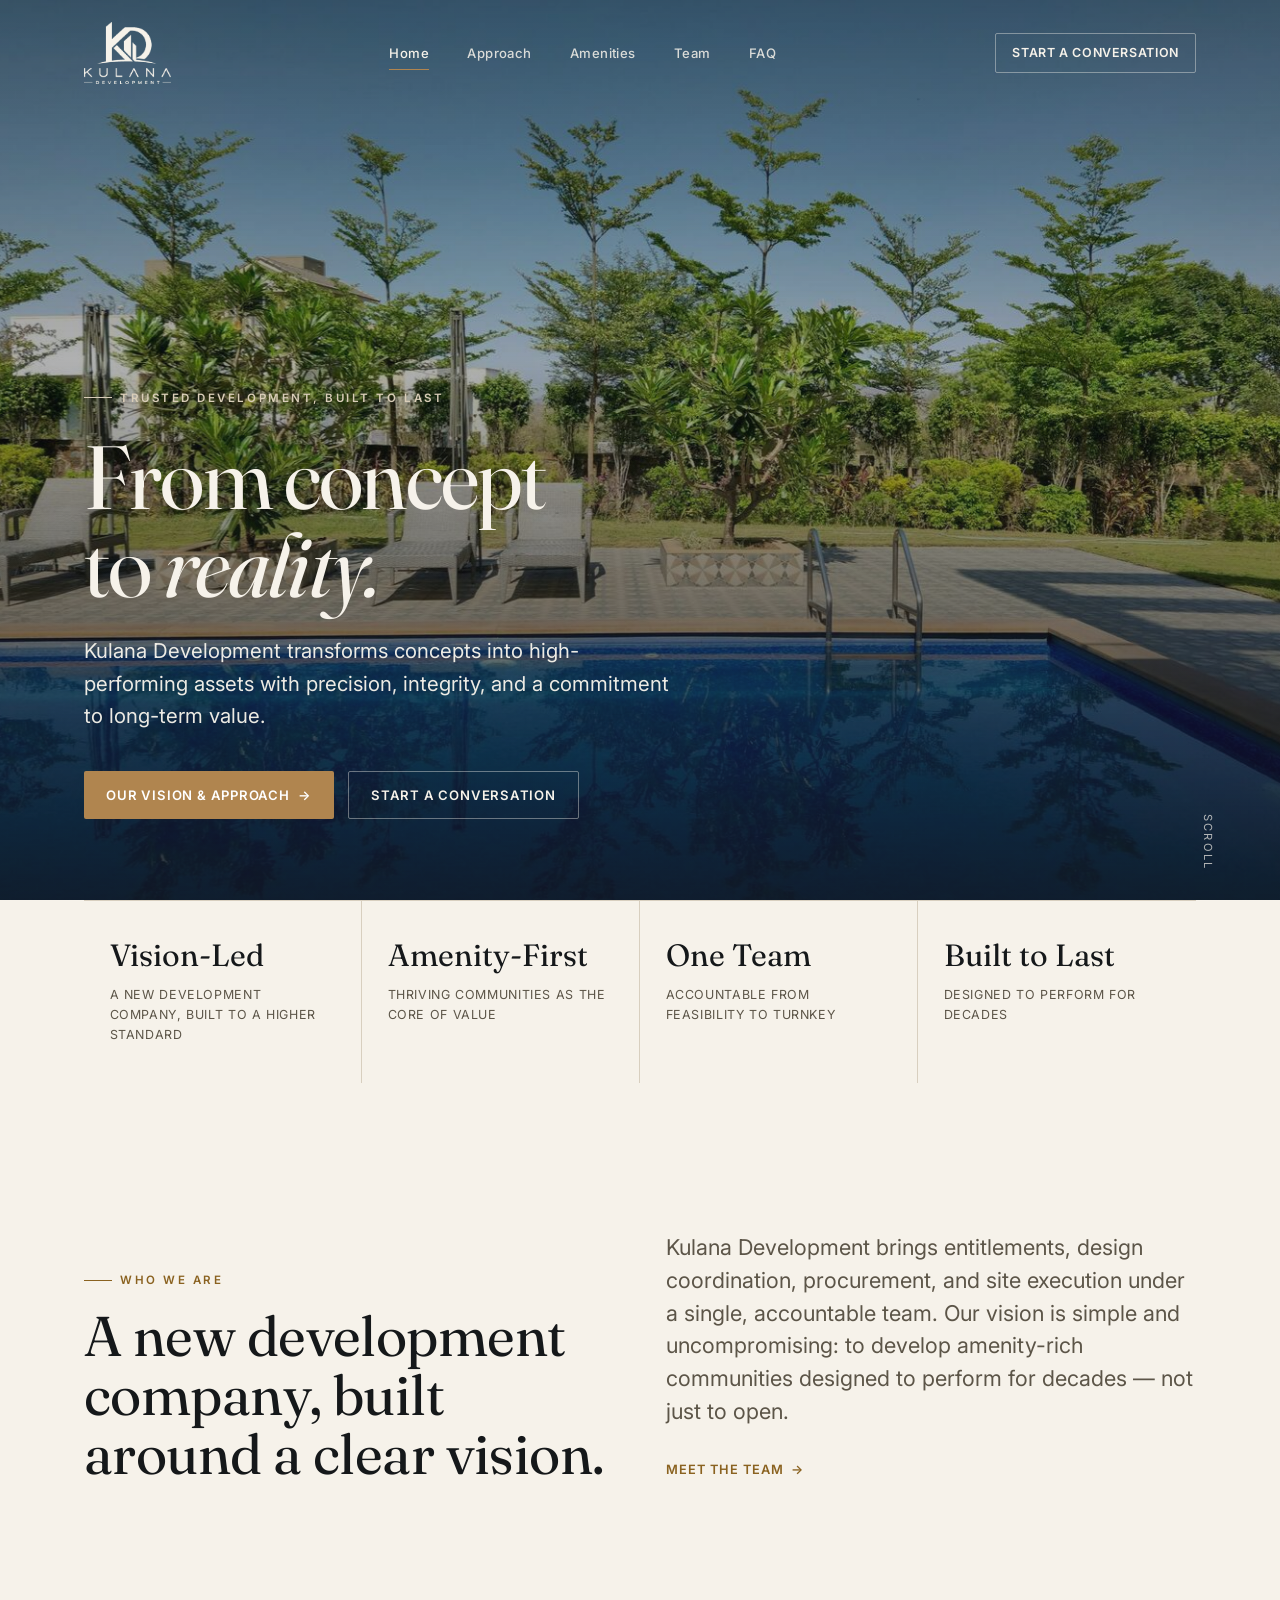
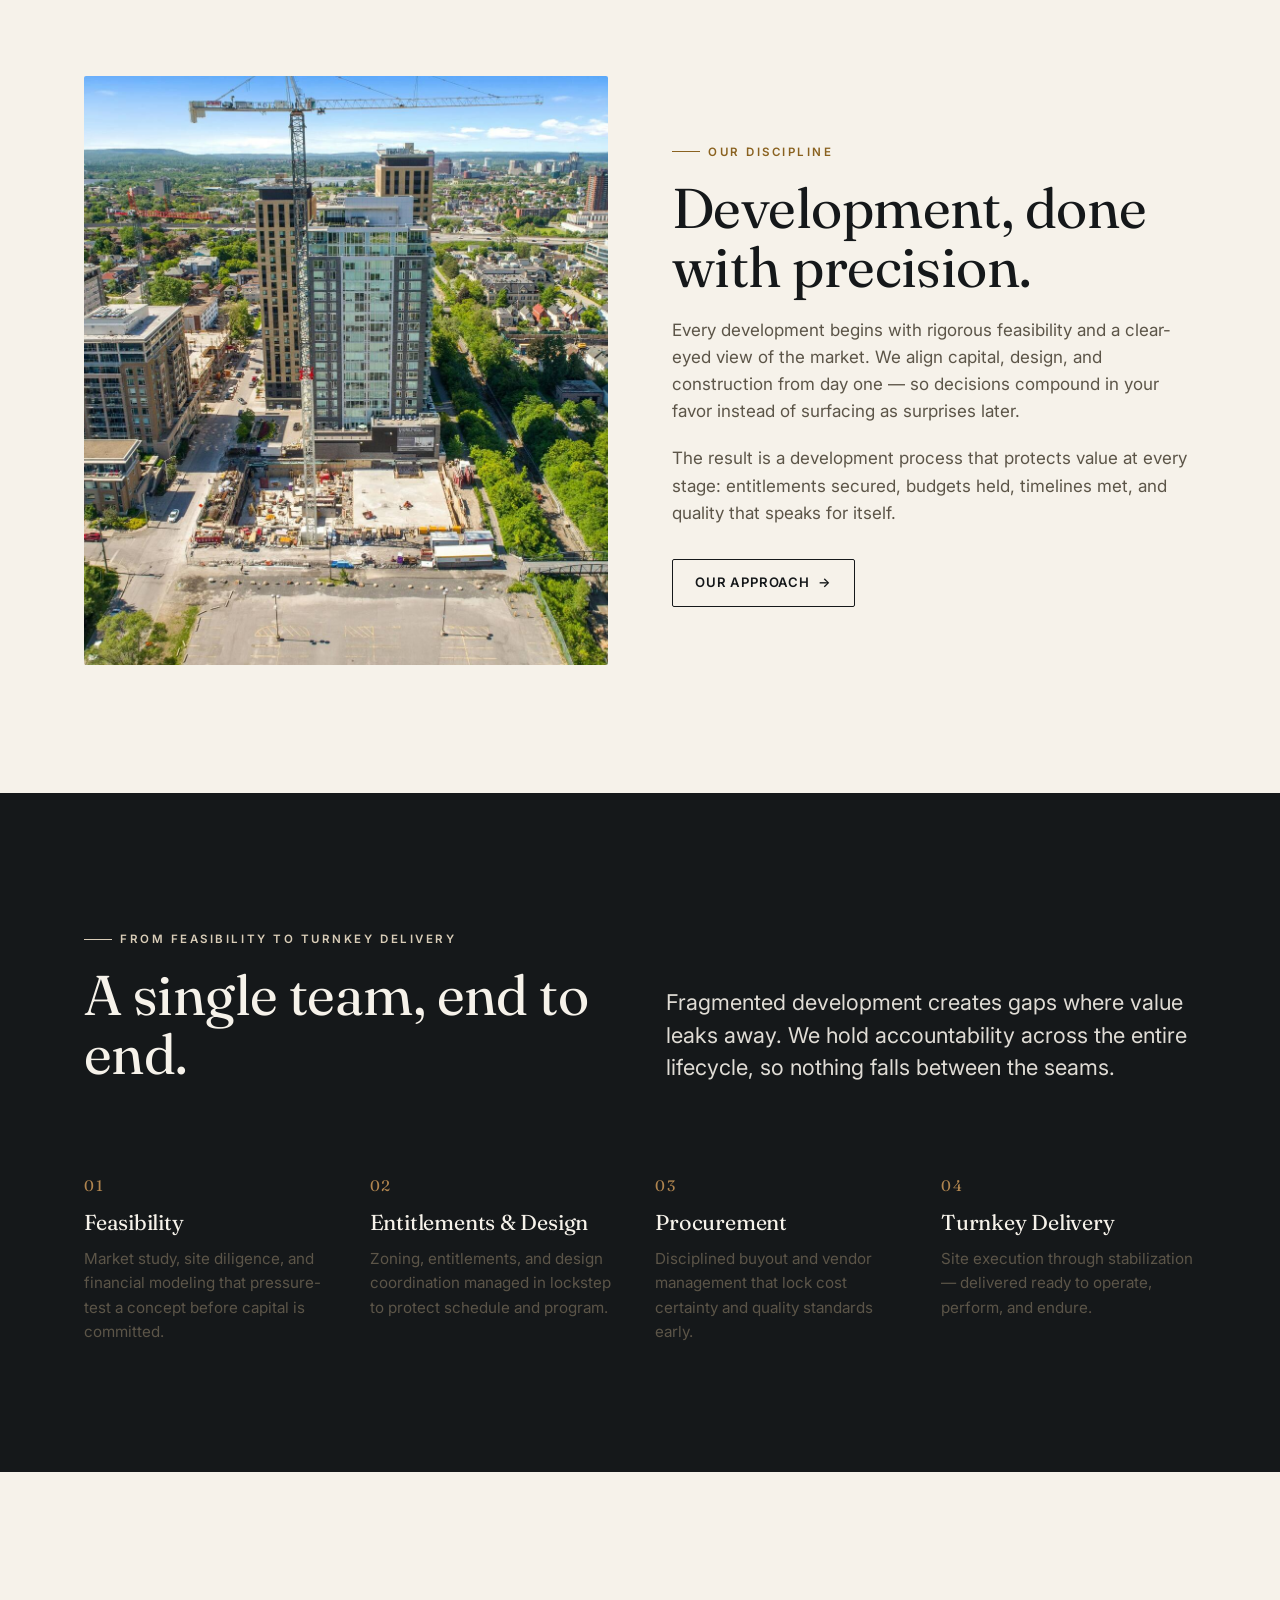
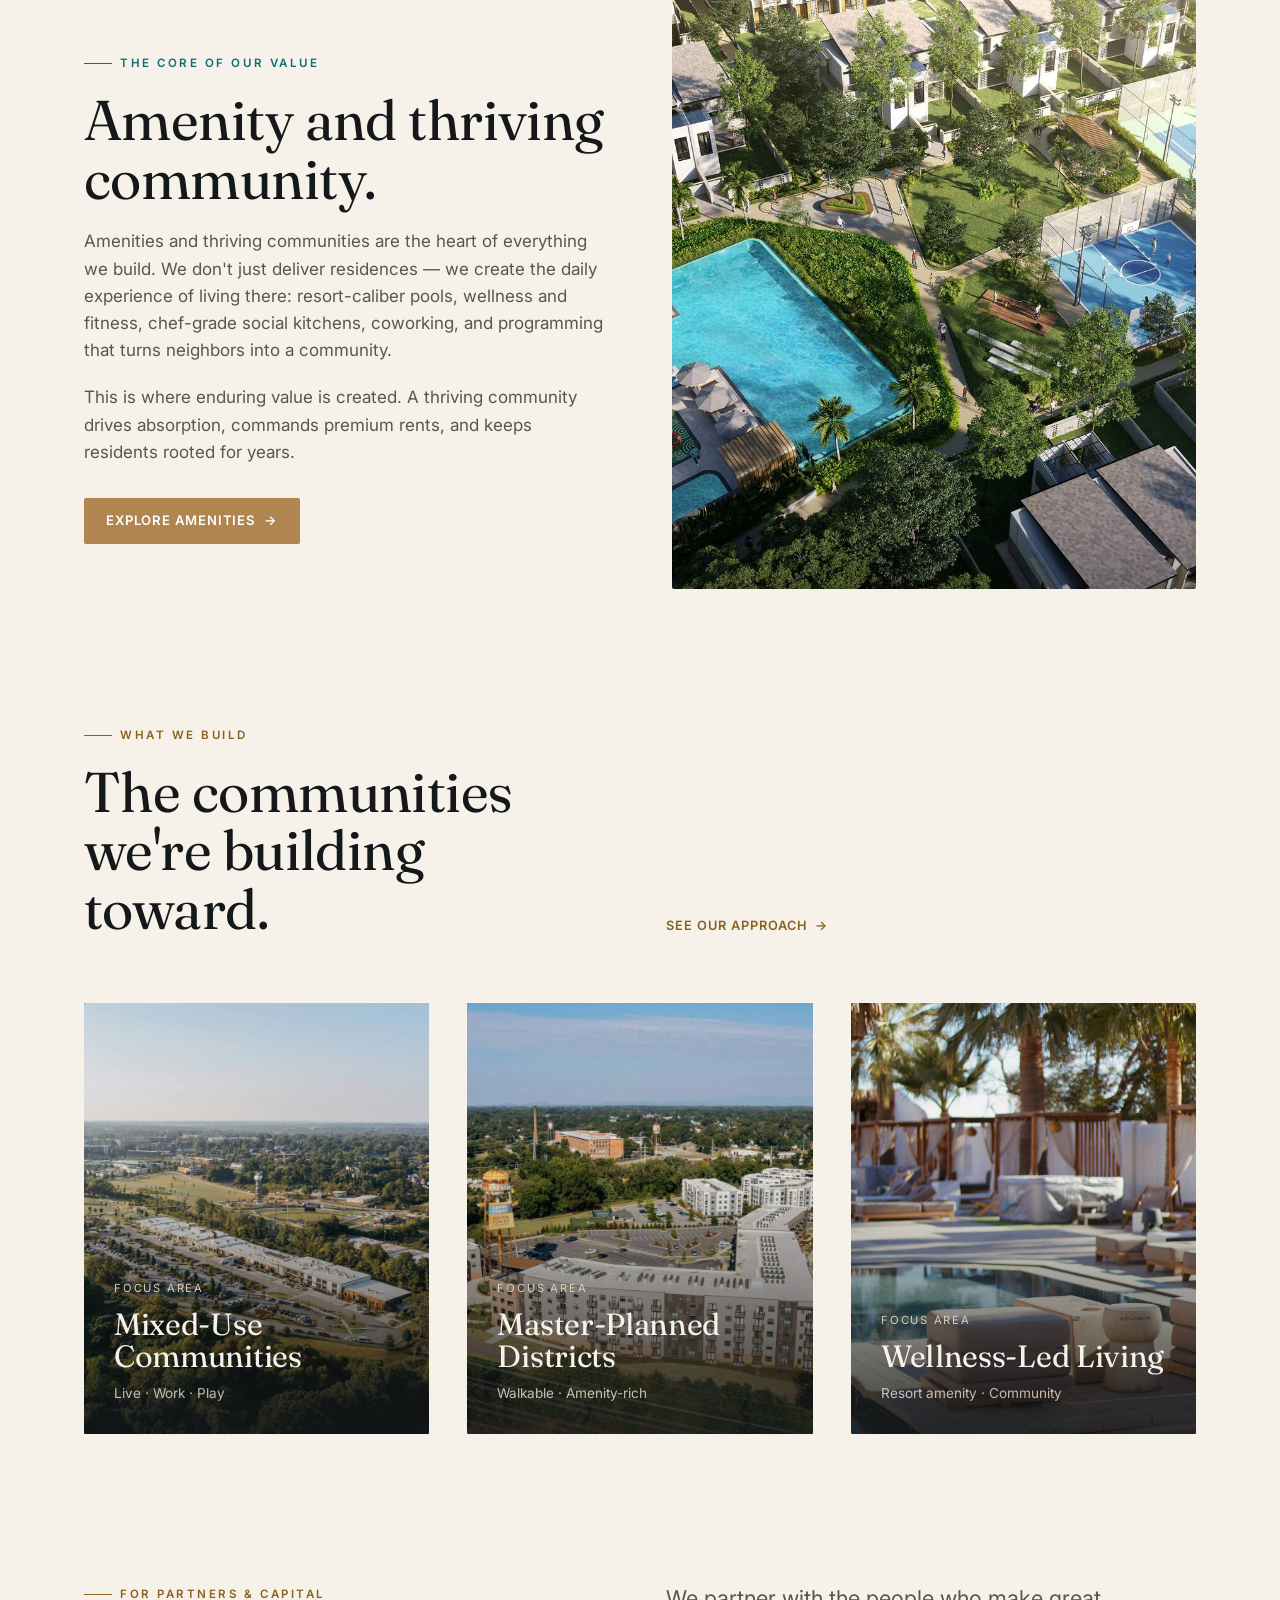
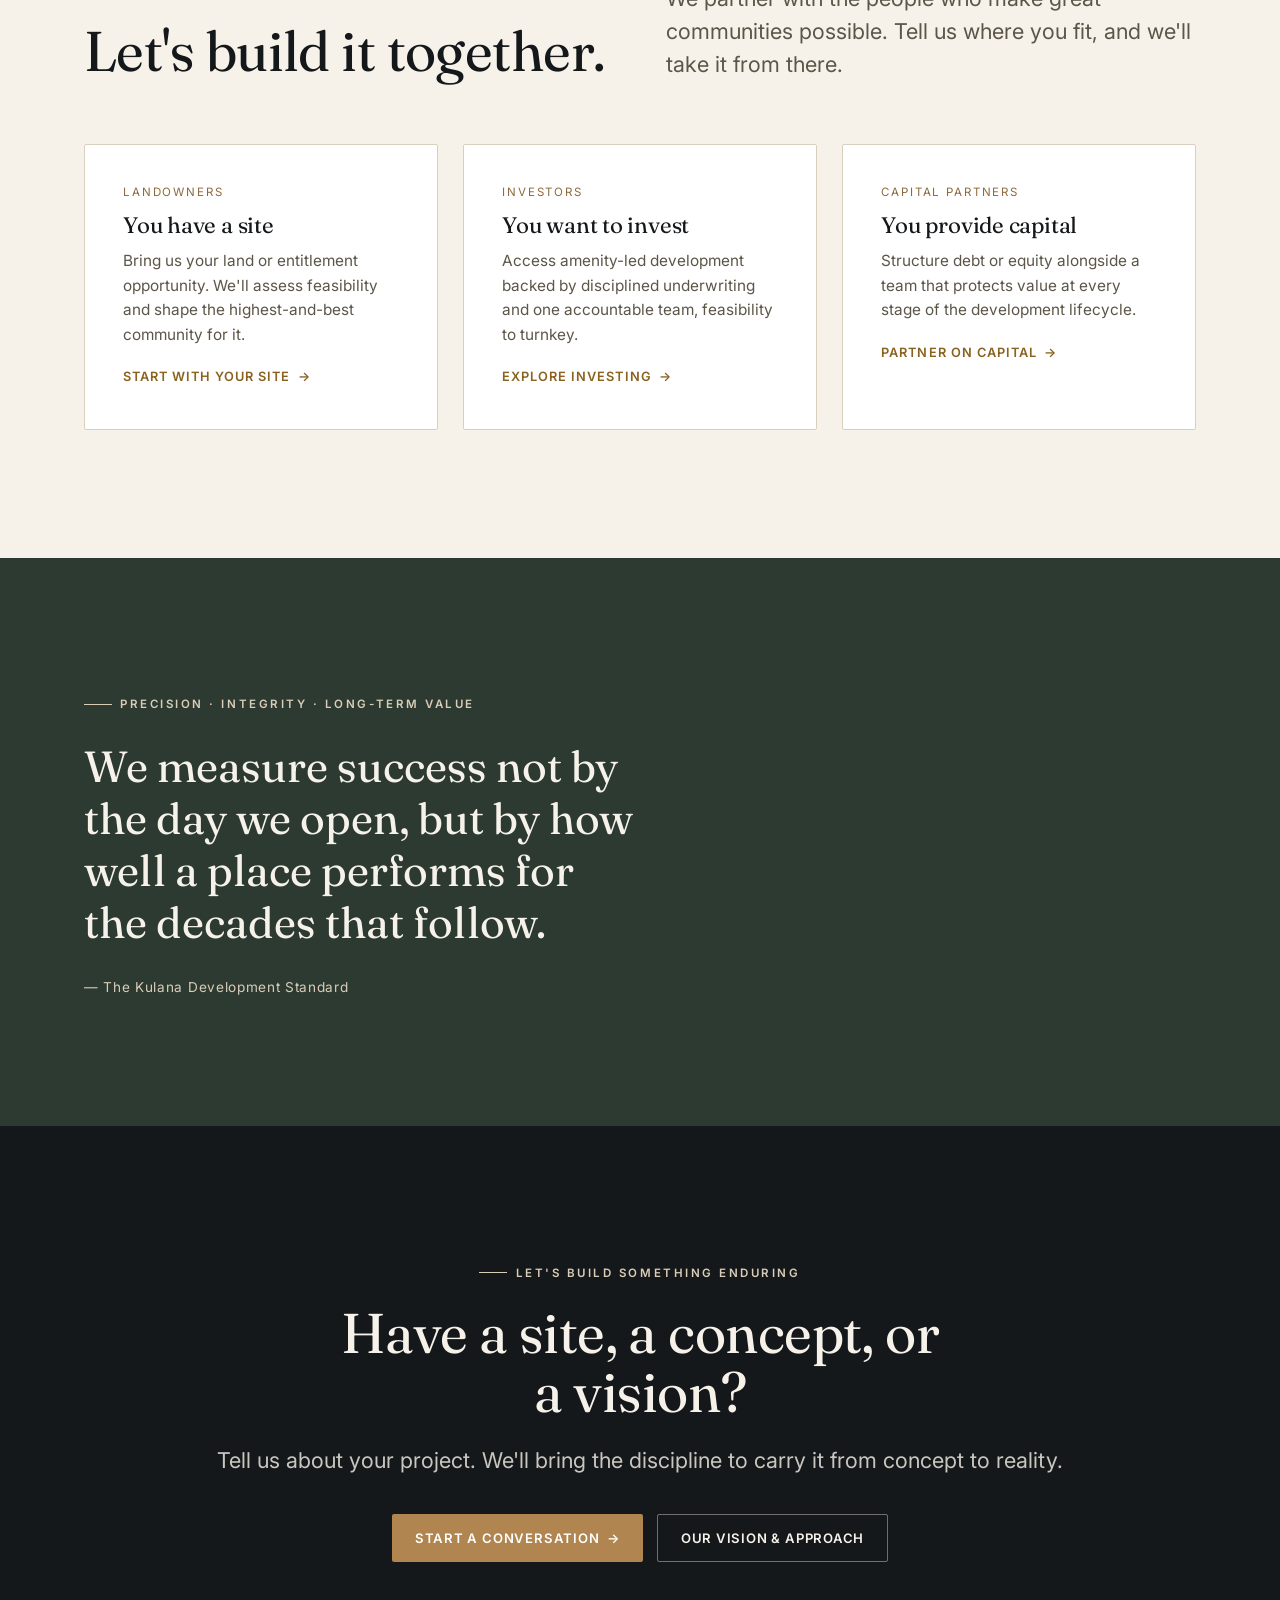
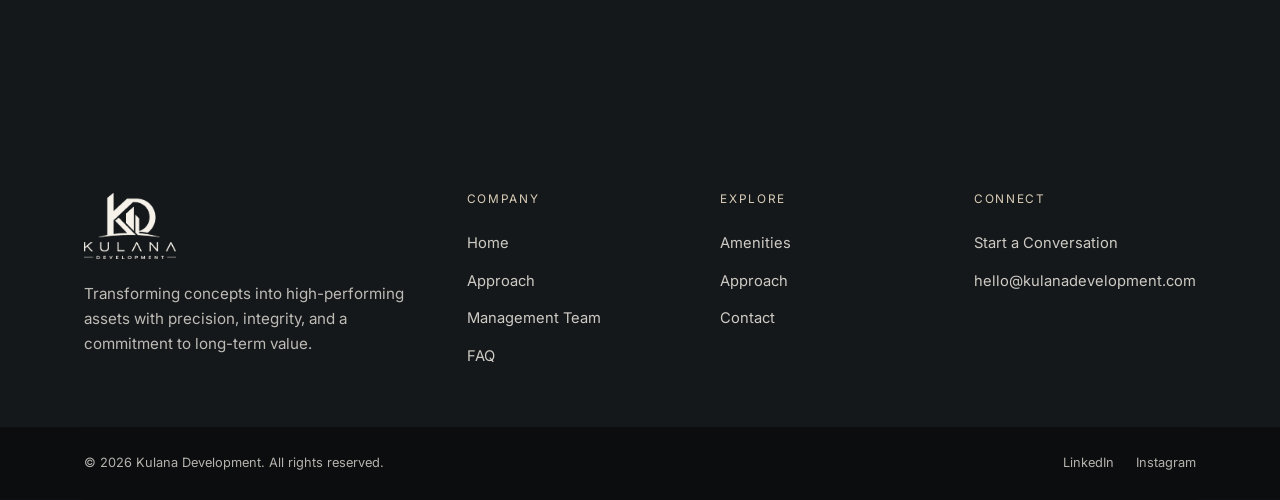
==== commit 39fbb6a1: "Add files via upload" ====
--- a/index.html
+++ b/index.html
@@ -11,6 +11,14 @@
 <link rel="preconnect" href="https://fonts.googleapis.com" />
 <link rel="preconnect" href="https://fonts.gstatic.com" crossorigin />
 <link href="https://fonts.googleapis.com/css2?family=Fraunces:ital,opsz,wght@0,9..144,400;0,9..144,500;1,9..144,400&family=Inter:wght@400;500;600&display=swap" rel="stylesheet" />
+<link rel="icon" type="image/png" href="favicon.png" />
+<link rel="apple-touch-icon" href="apple-touch-icon.png" />
+<meta property="og:image" content="https://kulanadevelopment.vercel.app/og-image.jpg" />
+<meta property="og:image:width" content="1200" />
+<meta property="og:image:height" content="630" />
+<meta property="og:url" content="https://kulanadevelopment.vercel.app/" />
+<meta name="twitter:card" content="summary_large_image" />
+<meta name="twitter:image" content="https://kulanadevelopment.vercel.app/og-image.jpg" />
 <link rel="stylesheet" href="styles.css" />
 </head>
 <body>
@@ -211,6 +219,36 @@
   </div>
 </section>
 
+<!-- ============ FOR PARTNERS ============ -->
+<section class="section" style="padding-top:0;">
+  <div class="container">
+    <div class="sec-head">
+      <div class="reveal"><span class="eyebrow">For Partners &amp; Capital</span><h2>Let's build it together.</h2></div>
+      <div class="reveal" data-delay="1"><p class="lede">We partner with the people who make great communities possible. Tell us where you fit, and we'll take it from there.</p></div>
+    </div>
+    <div class="pcards">
+      <a href="contact.html" class="pcard-partner reveal">
+        <div class="k">Landowners</div>
+        <h3>You have a site</h3>
+        <p>Bring us your land or entitlement opportunity. We'll assess feasibility and shape the highest-and-best community for it.</p>
+        <span class="link-arrow">Start with your site <span class="arw">→</span></span>
+      </a>
+      <a href="contact.html" class="pcard-partner reveal" data-delay="1">
+        <div class="k">Investors</div>
+        <h3>You want to invest</h3>
+        <p>Access amenity-led development backed by disciplined underwriting and one accountable team, feasibility to turnkey.</p>
+        <span class="link-arrow">Explore investing <span class="arw">→</span></span>
+      </a>
+      <a href="contact.html" class="pcard-partner reveal" data-delay="2">
+        <div class="k">Capital Partners</div>
+        <h3>You provide capital</h3>
+        <p>Structure debt or equity alongside a team that protects value at every stage of the development lifecycle.</p>
+        <span class="link-arrow">Partner on capital <span class="arw">→</span></span>
+      </a>
+    </div>
+  </div>
+</section>
+
 <!-- ============ VALUES QUOTE BAND ============ -->
 <section class="section quote-band">
   <div class="container">
--- a/styles.css
+++ b/styles.css
@@ -424,3 +424,125 @@
   margin-top: 8px;
   padding-block: 26px;
 }
+
+/* ============================================================
+   LEGIBILITY & CONTRAST PASS (AA-oriented)
+   ============================================================ */
+:root { --muted: #5C5548; }                 /* darker body text for stronger contrast on light */
+
+/* Small accent text (eyebrows / arrow links): darker brass on light backgrounds */
+.eyebrow { color: #8A6220; }
+.eyebrow::before { background: #8A6220; }
+.link-arrow { color: #8A6220; }
+.link-arrow::after { background: #8A6220; }
+
+/* Restore light/appropriate accent on dark, photo, or colored backgrounds */
+.hero .eyebrow, .page-hero .eyebrow, .dark .eyebrow, .cta .eyebrow, .quote-band .eyebrow { color: var(--sand); }
+.hero .eyebrow::before, .page-hero .eyebrow::before, .dark .eyebrow::before, .cta .eyebrow::before, .quote-band .eyebrow::before { background: var(--sand); }
+.band-tropical .eyebrow { color: #ffffff; }
+.band-tropical .eyebrow::before { background: #ffffff; }
+.accent-teal .eyebrow { color: var(--teal-dk); }
+.accent-teal .eyebrow::before { background: var(--teal-dk); }
+.accent-teal .link-arrow { color: var(--teal-dk); }
+.accent-teal .link-arrow::after { background: var(--teal-dk); }
+
+/* Stronger hero overlay so light text stays legible over bright photos */
+.hero__media::after { background: linear-gradient(180deg, rgba(18,20,22,0.60) 0%, rgba(18,20,22,0.32) 40%, rgba(18,20,22,0.85) 100%); }
+.hero__lede { color: rgba(246,242,234,0.96); }
+
+/* Interior + dark section ledes a touch brighter */
+.page-hero .lede { color: rgba(246,242,234,0.90); }
+.dark .lede { color: rgba(246,242,234,0.90); }
+
+/* Footer legibility */
+.footer-bottom { color: rgba(246,242,234,0.72); }
+.footer-col a { color: rgba(246,242,234,0.82); }
+
+/* ============================================================
+   UX UPGRADES: motion, filters, partners, micro-interactions
+   ============================================================ */
+
+/* Scroll progress bar */
+.scroll-progress { position: fixed; top: 0; left: 0; height: 3px; width: 0; z-index: 200;
+  background: linear-gradient(90deg, var(--clay), var(--teal)); transition: width .12s linear; }
+
+/* Cinematic hero: slow Ken Burns + staged reveal */
+@keyframes kenburns { from { transform: scale(1.02); } to { transform: scale(1.14); } }
+.hero__media img { animation: kenburns 20s ease-out both; will-change: transform; }
+@keyframes heroRise { from { opacity: 0; transform: translateY(26px); } to { opacity: 1; transform: none; } }
+.hero__inner .eyebrow, .hero__inner .display, .hero__inner .hero__lede, .hero__inner .hero__actions {
+  animation: heroRise 1s var(--ease) both; }
+.hero__inner .eyebrow { animation-delay: .15s; }
+.hero__inner .display { animation-delay: .32s; }
+.hero__inner .hero__lede { animation-delay: .52s; }
+.hero__inner .hero__actions { animation-delay: .72s; }
+@keyframes scrollpulse { 0%,100%{ opacity:.45; transform: translateY(0);} 50%{ opacity:1; transform: translateY(6px);} }
+.hero__scroll { animation: scrollpulse 2.4s ease-in-out infinite; }
+
+/* Amenity filters */
+.amenity-filters { display: flex; flex-wrap: wrap; gap: 10px; margin-bottom: 30px; }
+.afilter { font-size: .82rem; font-weight: 600; letter-spacing: .03em; padding: 9px 18px; border-radius: 100px;
+  border: 1px solid var(--line); background: var(--white); color: var(--ink-soft); cursor: pointer; transition: all .3s var(--ease); }
+.afilter:hover { border-color: var(--clay); color: var(--clay-dk); transform: translateY(-2px); }
+.afilter.active { background: var(--ink); color: var(--paper); border-color: var(--ink); }
+.amenity-gallery { grid-auto-flow: dense; }
+.afeat { transition: opacity .45s var(--ease), transform .45s var(--ease); }
+.afeat.hide { display: none; }
+
+/* For Partners cards */
+.pcards { display: grid; grid-template-columns: repeat(3, 1fr); gap: clamp(16px, 2vw, 28px); }
+.pcard-partner { border: 1px solid var(--line); border-radius: var(--radius); padding: clamp(26px, 3vw, 38px);
+  background: var(--white); display: block; transition: all .38s var(--ease); }
+.pcard-partner:hover { transform: translateY(-5px); border-color: var(--clay); box-shadow: 0 20px 44px rgba(21,24,26,.10); }
+.pcard-partner .k { font-size: .72rem; letter-spacing: .16em; text-transform: uppercase; color: var(--clay-dk); }
+.pcard-partner h3 { font-size: 1.4rem; margin-top: 12px; }
+.pcard-partner p { color: var(--muted); margin-top: 12px; font-size: .96rem; }
+.pcard-partner .link-arrow { margin-top: 20px; }
+@media (max-width: 760px) { .pcards { grid-template-columns: 1fr; } }
+
+/* Accessible focus states */
+a:focus-visible, button:focus-visible, input:focus-visible, textarea:focus-visible, select:focus-visible, summary:focus-visible {
+  outline: 2px solid var(--clay); outline-offset: 3px; border-radius: 2px; }
+
+/* Respect reduced motion */
+@media (prefers-reduced-motion: reduce) {
+  .hero__media img, .hero__inner .eyebrow, .hero__inner .display, .hero__inner .hero__lede,
+  .hero__inner .hero__actions, .hero__scroll { animation: none !important; }
+  .reveal { transition: none; }
+}
+
+/* ============================================================
+   WORLD-CLASS MOBILE MENU
+   ============================================================ */
+.mobile-menu { padding: 0; gap: 0; justify-content: flex-start; }
+.burger.open { opacity: 0; pointer-events: none; }           /* hide hamburger; use in-menu close */
+.mm-top { display: flex; align-items: center; justify-content: space-between; width: 100%;
+  padding: 20px var(--gutter); border-bottom: 1px solid var(--line); }
+.mm-logo { height: 46px; width: auto; }
+.mm-close { position: relative; width: 46px; height: 46px; border-radius: 50%; border: 1px solid var(--line);
+  display: flex; align-items: center; justify-content: center; transition: all .3s var(--ease); flex: 0 0 auto; }
+.mm-close:hover { background: var(--ink); border-color: var(--ink); transform: rotate(90deg); }
+.mm-close span { position: absolute; width: 20px; height: 2px; background: var(--ink); transition: background .3s; }
+.mm-close span:first-child { transform: rotate(45deg); }
+.mm-close span:last-child { transform: rotate(-45deg); }
+.mm-close:hover span { background: var(--paper); }
+.mobile-menu a:not(.mm-cta) { font-family: var(--display); font-size: clamp(1.9rem, 8vw, 2.7rem);
+  color: var(--ink); width: 100%; padding: .55em var(--gutter); border-bottom: 1px solid var(--line);
+  display: flex; align-items: center; justify-content: space-between;
+  opacity: 0; transform: translateX(18px); transition: opacity .5s var(--ease), transform .5s var(--ease), color .3s; }
+.mobile-menu a:not(.mm-cta)::after { content: "\2192"; font-family: var(--sans); font-size: 1.1rem; color: var(--clay); opacity: 0; transition: opacity .3s, transform .3s; transform: translateX(-8px); }
+.mobile-menu a:not(.mm-cta):hover { color: var(--clay-dk); }
+.mobile-menu a:not(.mm-cta):hover::after { opacity: 1; transform: translateX(0); }
+.mobile-menu.open a:not(.mm-cta) { opacity: 1; transform: none; }
+.mobile-menu.open a:nth-child(2) { transition-delay: .10s; }
+.mobile-menu.open a:nth-child(3) { transition-delay: .16s; }
+.mobile-menu.open a:nth-child(4) { transition-delay: .22s; }
+.mobile-menu.open a:nth-child(5) { transition-delay: .28s; }
+.mobile-menu.open a:nth-child(6) { transition-delay: .34s; }
+.mobile-menu.open a:nth-child(7) { transition-delay: .40s; }
+.mm-cta { margin: auto var(--gutter) calc(env(safe-area-inset-bottom, 0px) + 32px); margin-top: auto;
+  background: var(--ink); color: var(--paper); text-align: center; padding: 1.05em 1.5em; border-radius: var(--radius);
+  font-size: .82rem; font-weight: 600; letter-spacing: .06em; text-transform: uppercase;
+  opacity: 0; transform: translateY(14px); transition: opacity .5s var(--ease) .46s, transform .5s var(--ease) .46s, background .3s; }
+.mm-cta:hover { background: var(--clay); color: #fff; }
+.mobile-menu.open .mm-cta { opacity: 1; transform: none; }
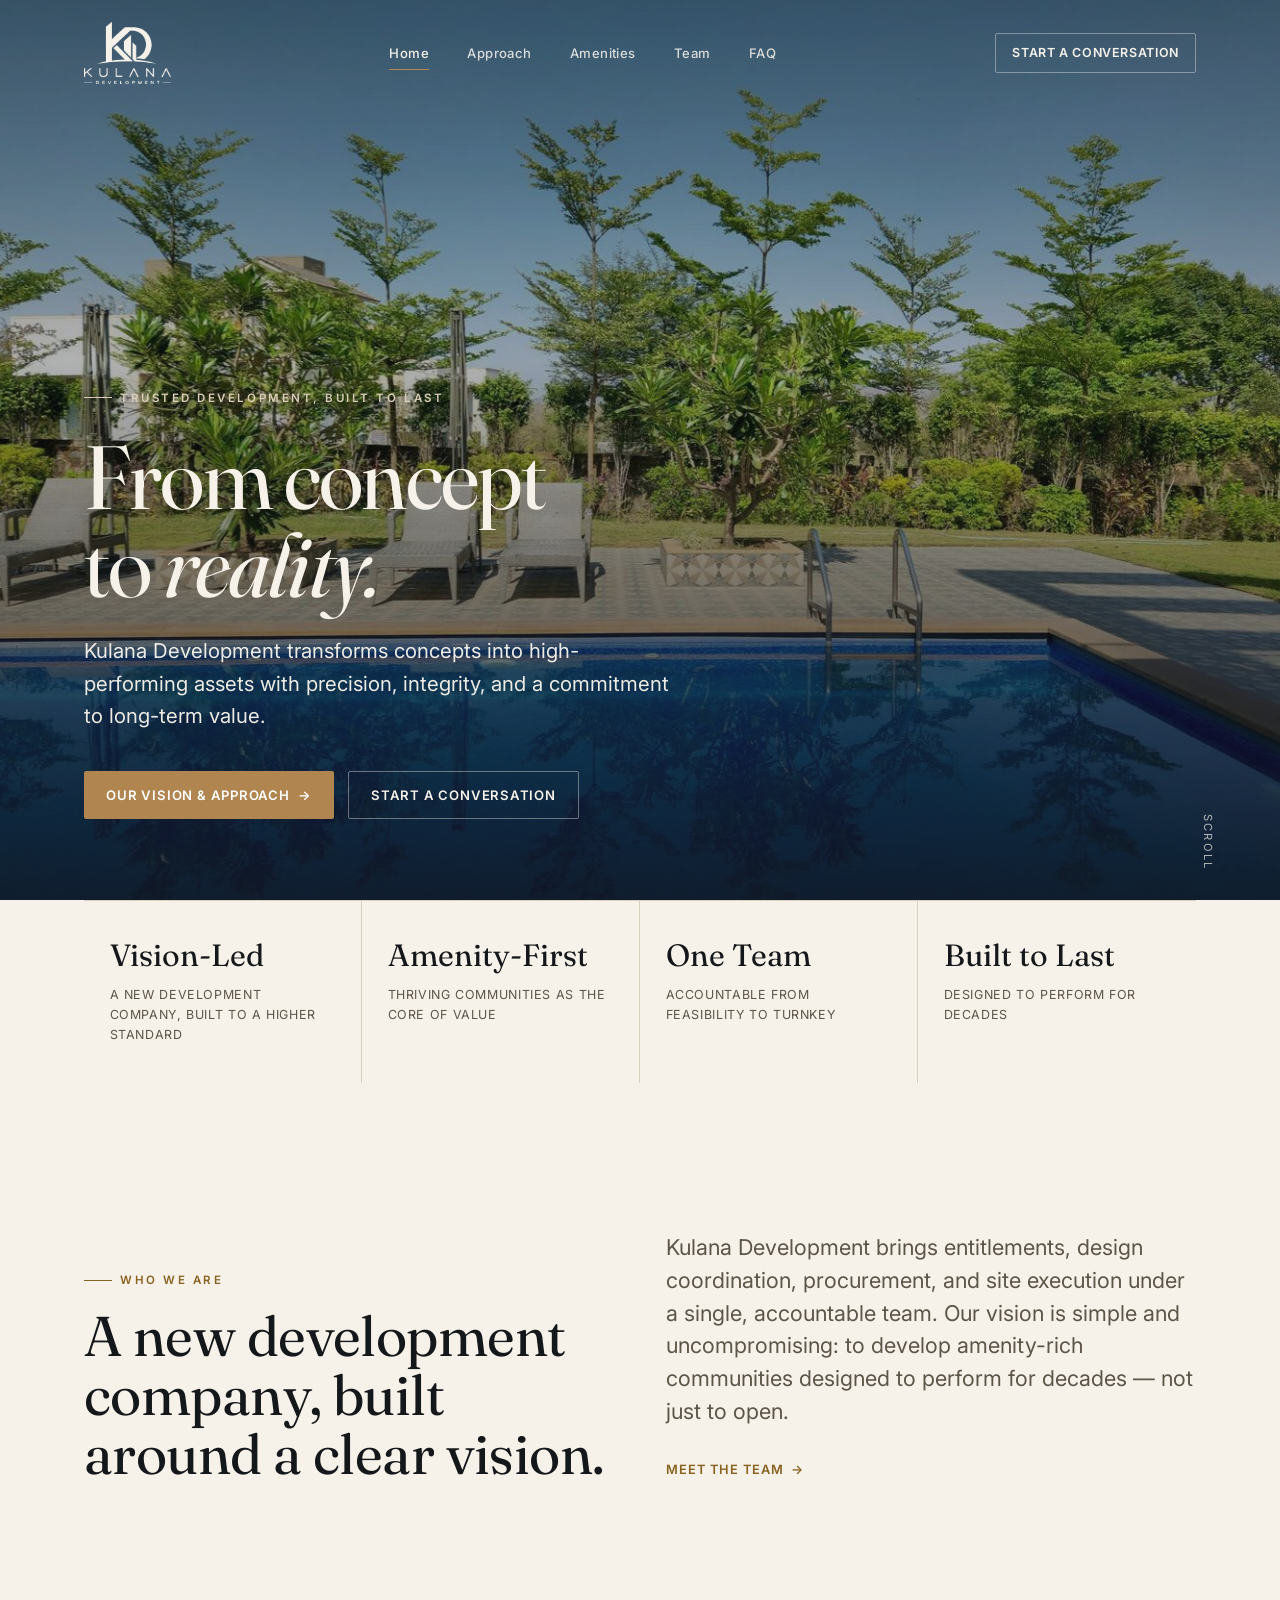
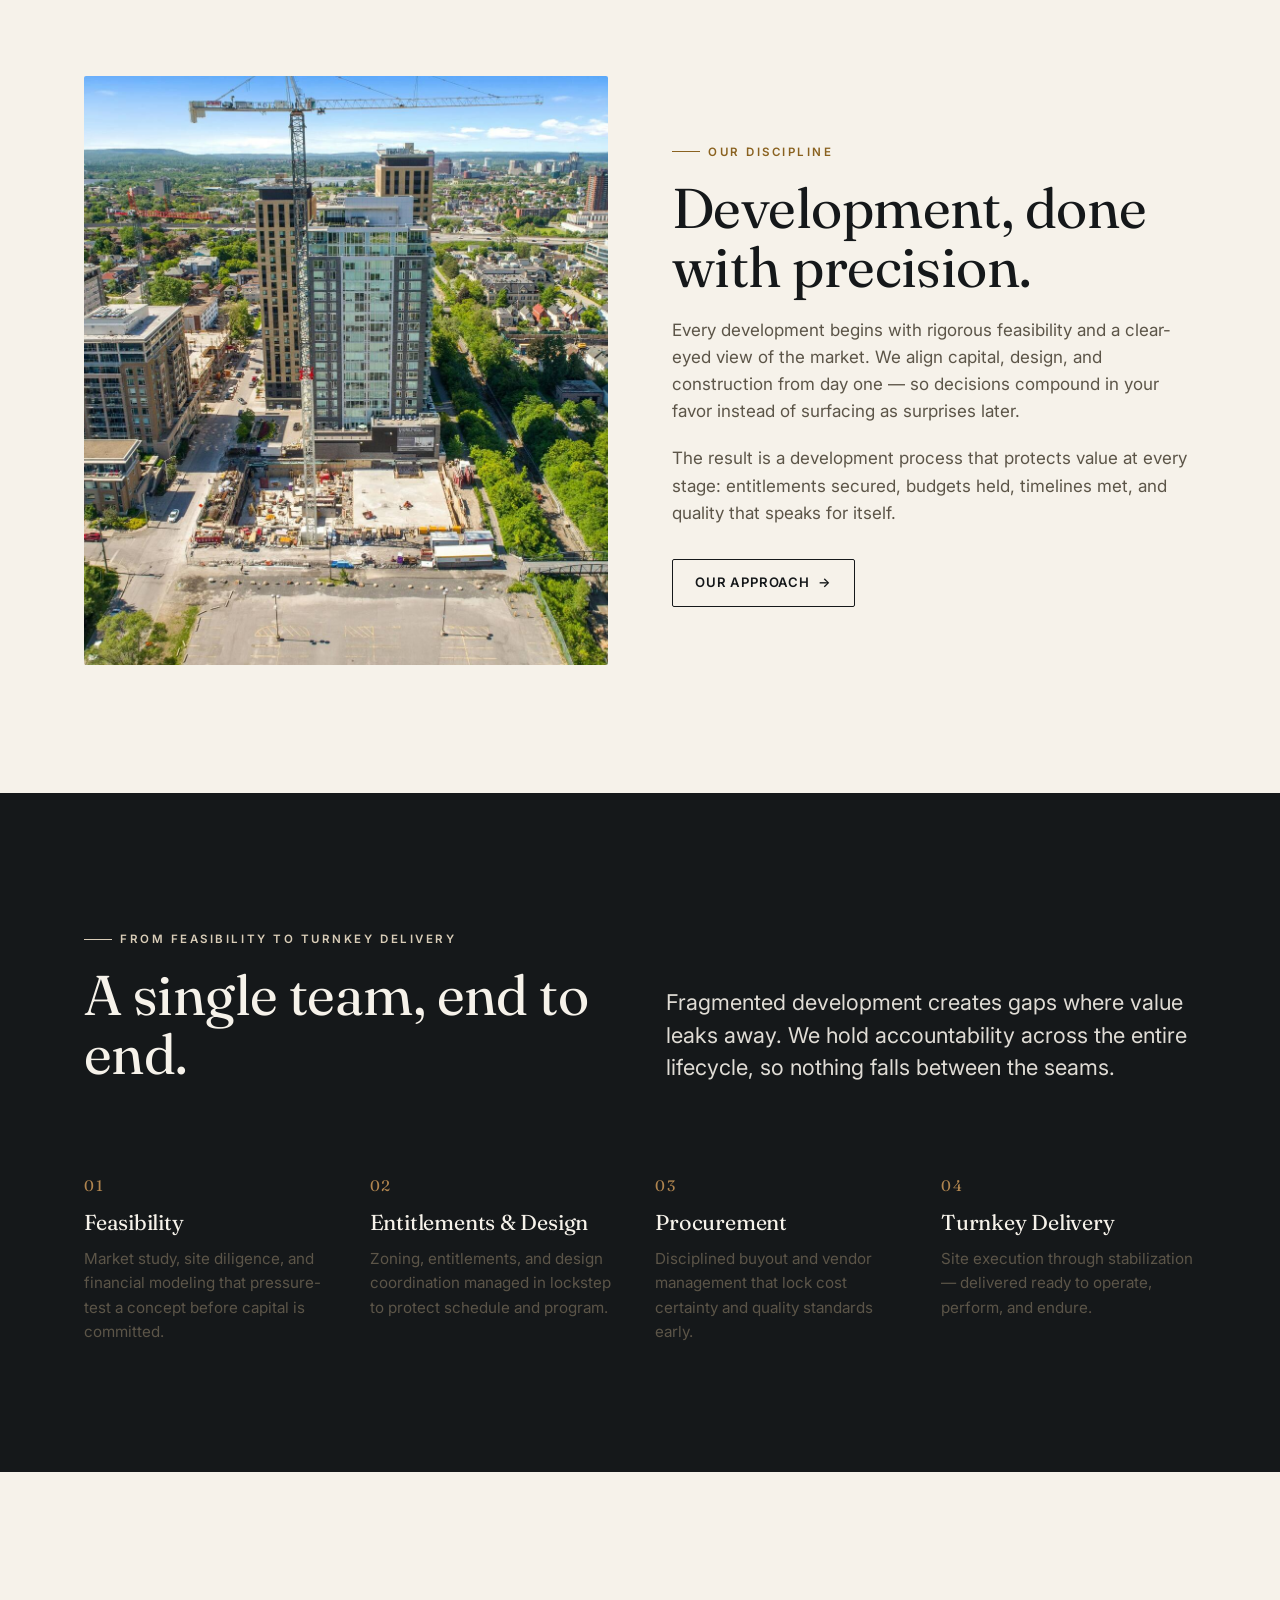
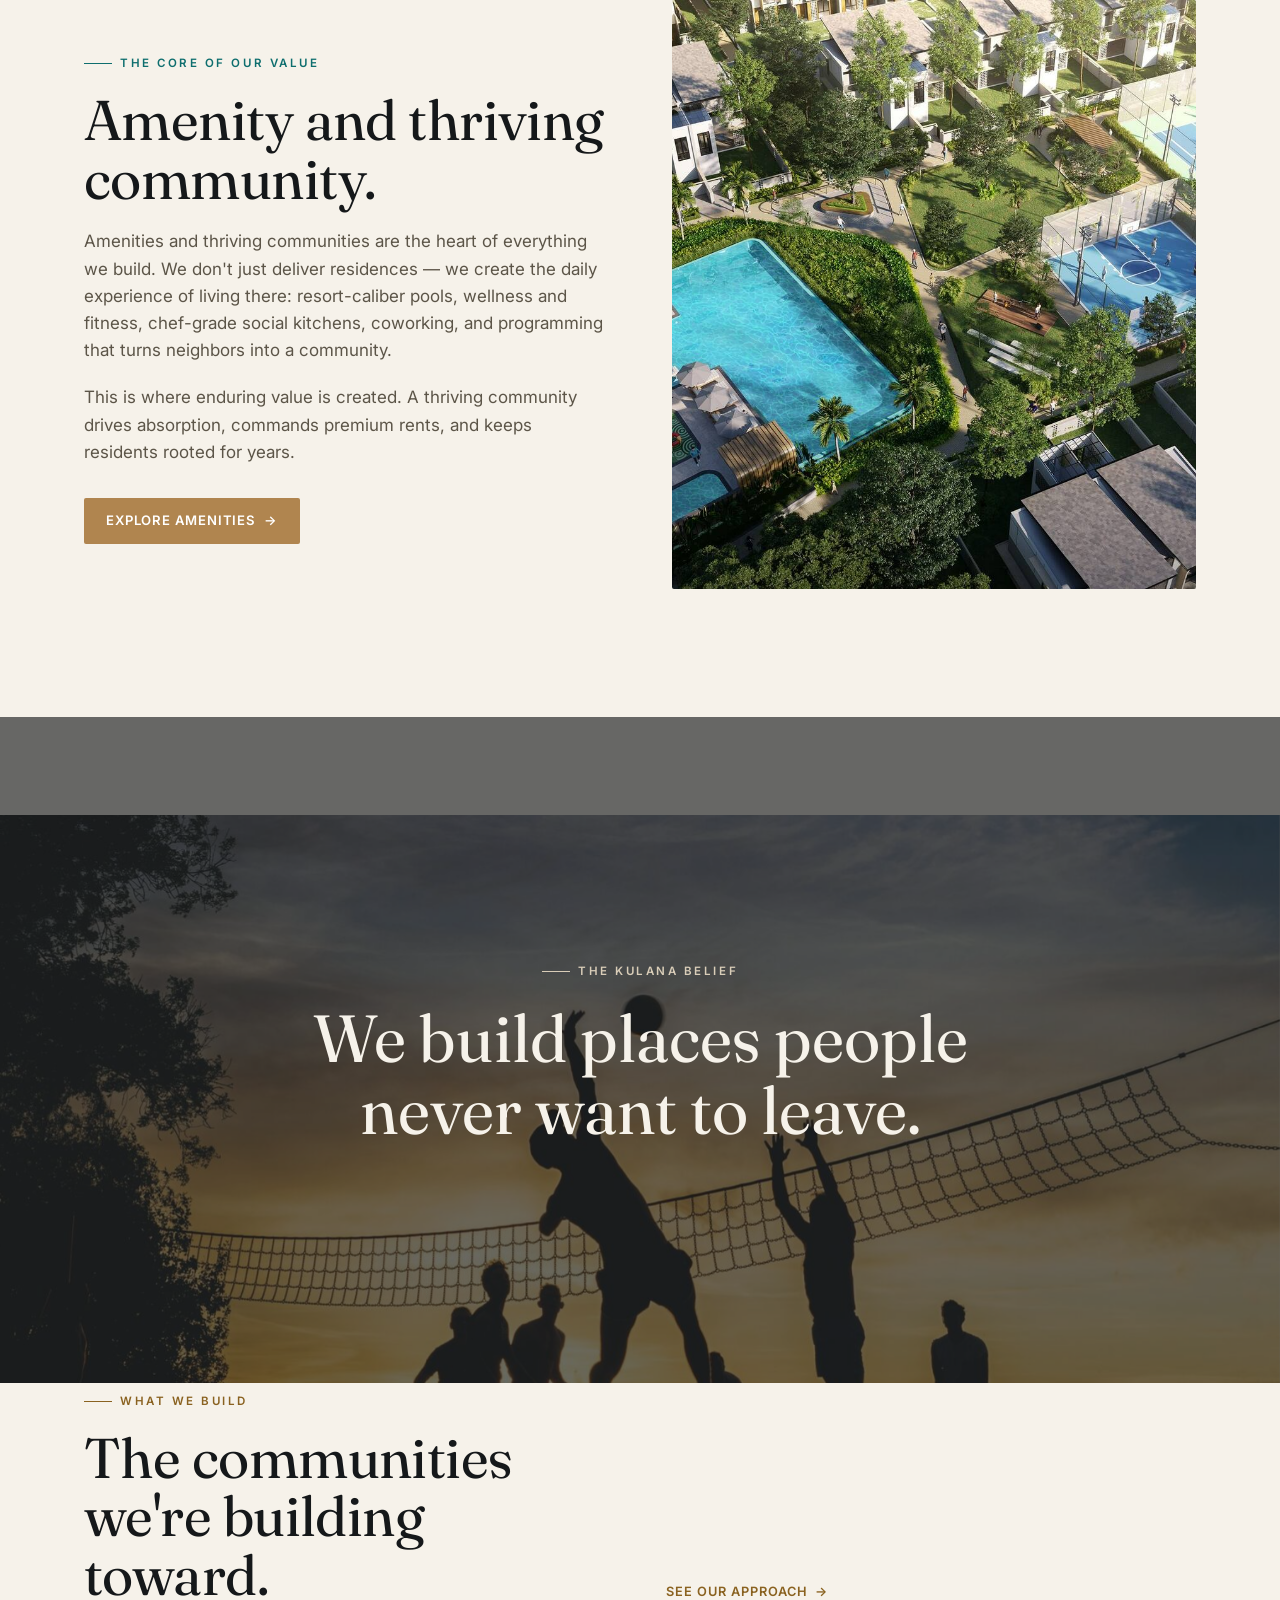
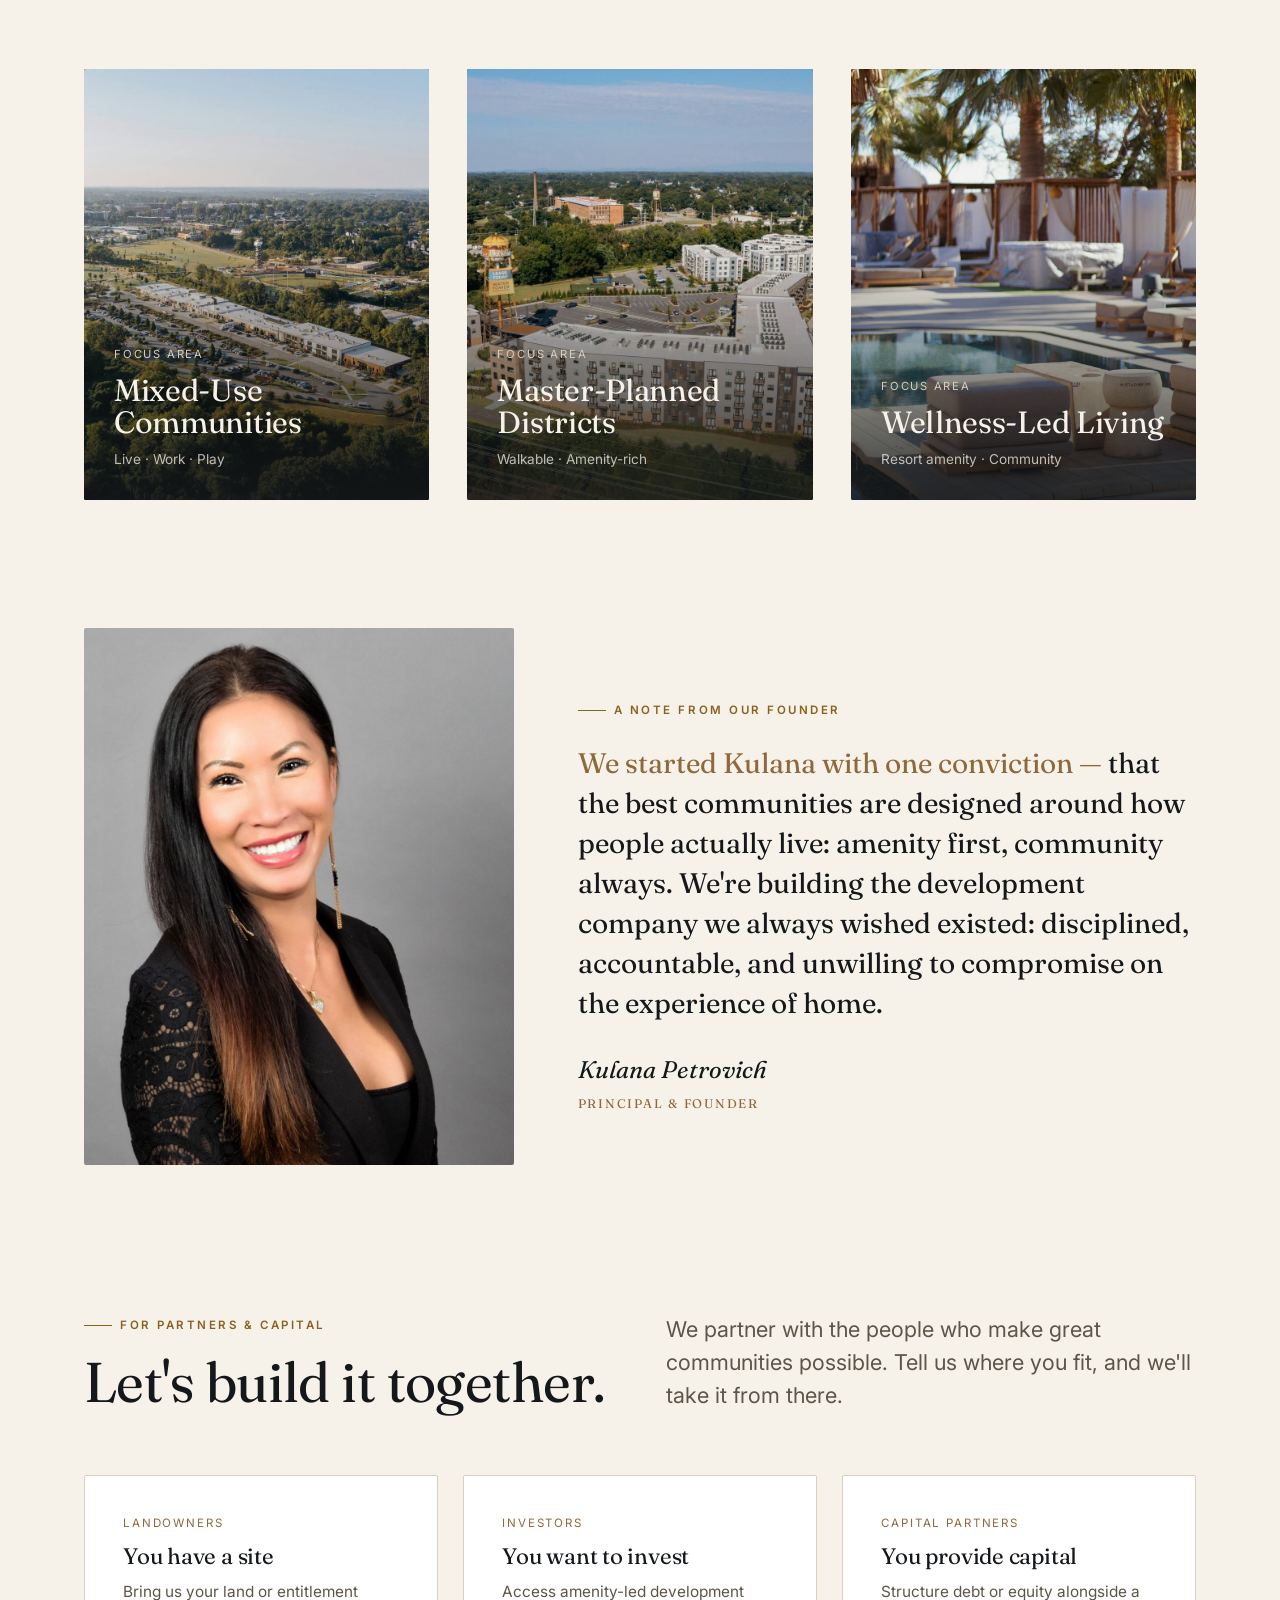
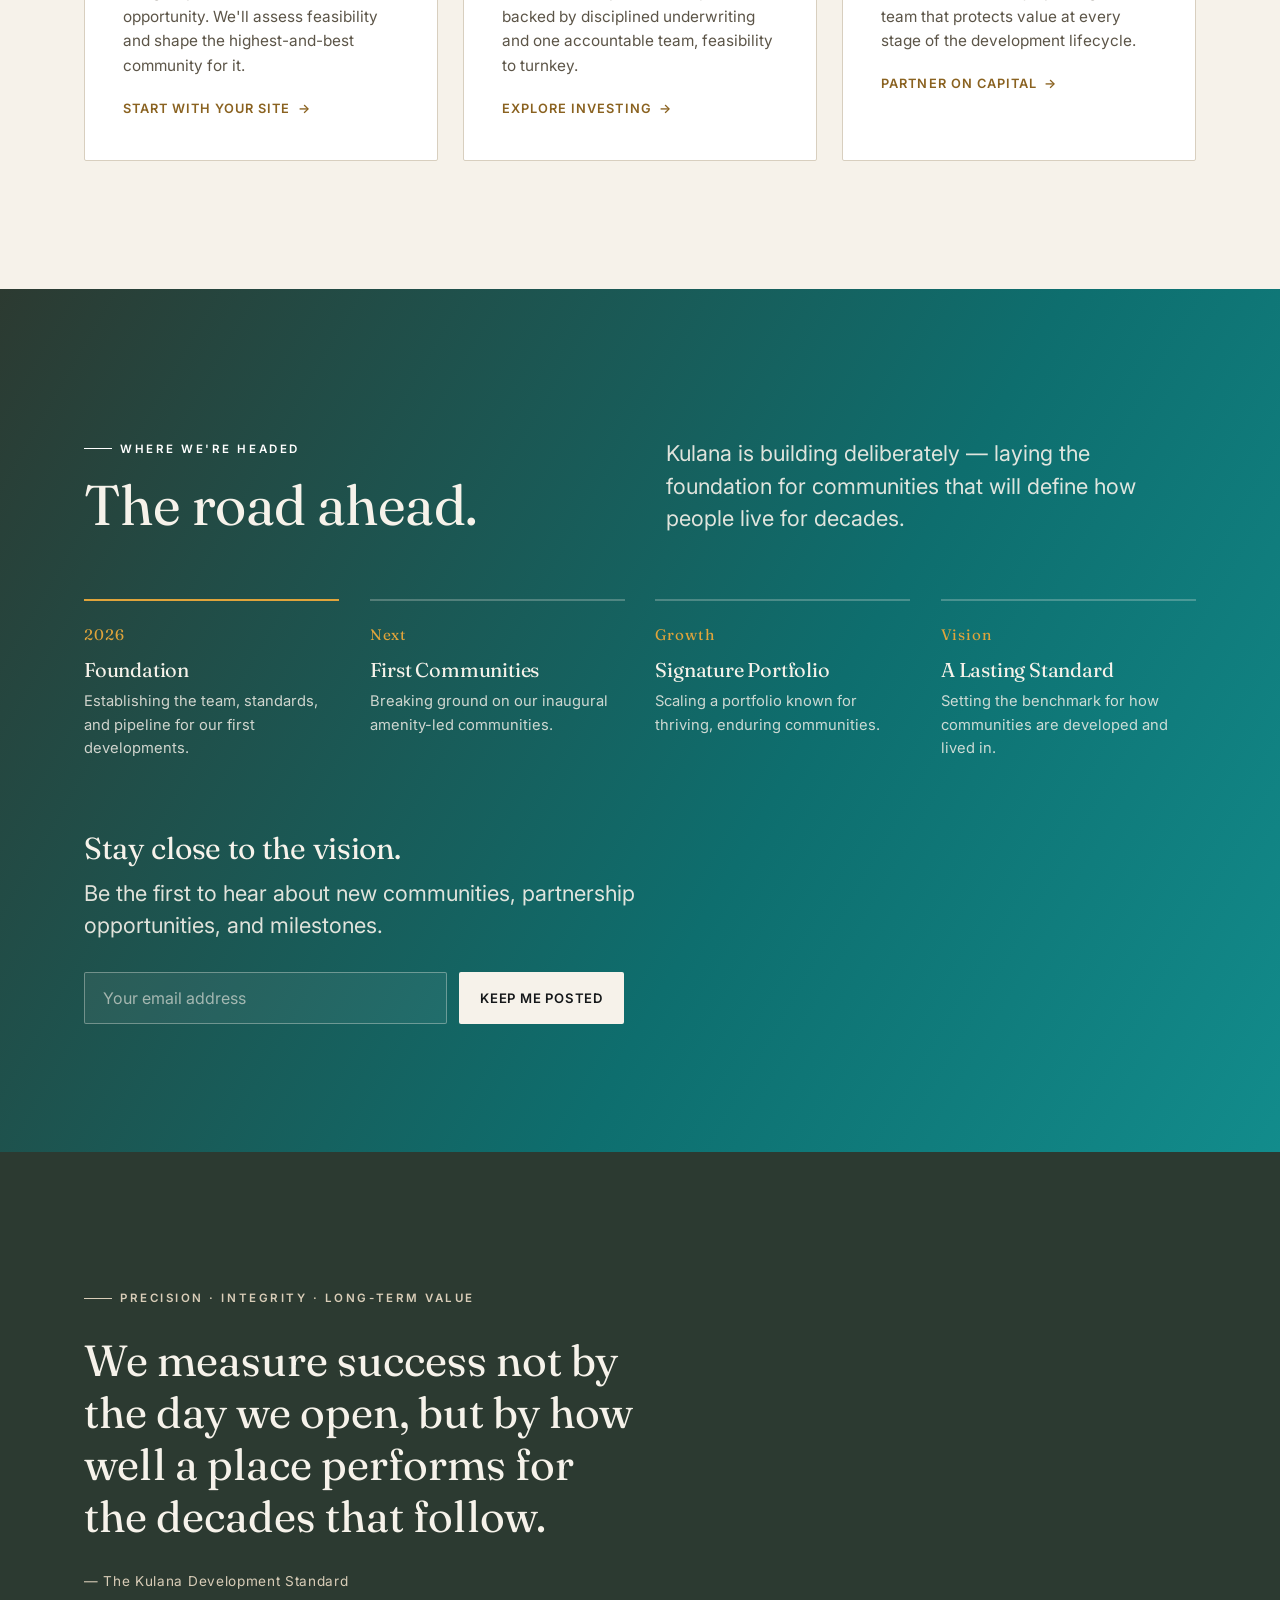
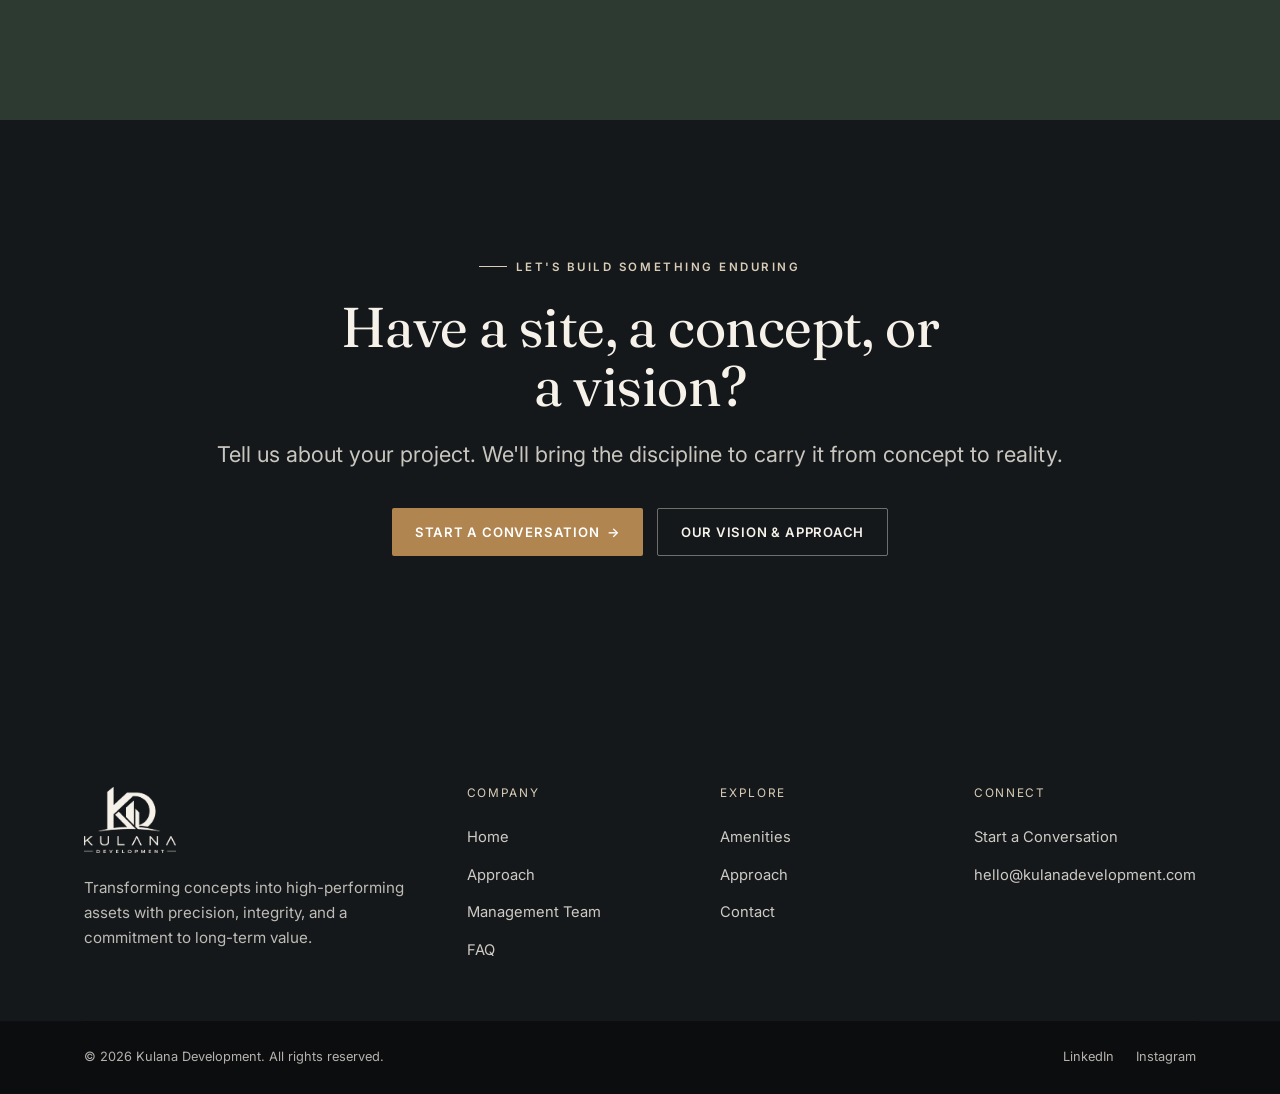
==== commit 3bc5c465: "Add files via upload" ====
--- a/index.html
+++ b/index.html
@@ -178,6 +178,15 @@
   </div>
 </section>
 
+<!-- ============ CINEMATIC STATEMENT ============ -->
+<section class="statement">
+  <div class="statement__bg"><img src="amenity-social.jpg" alt="A thriving community at golden hour" /></div>
+  <div class="container">
+    <span class="eyebrow">The Kulana Belief</span>
+    <p class="q">We build places people never want to leave.</p>
+  </div>
+</section>
+
 <!-- ============ WHAT WE BUILD (VISION) ============ -->
 <section class="section" style="padding-top:0;">
   <div class="container">
@@ -219,6 +228,23 @@
   </div>
 </section>
 
+<!-- ============ FOUNDER'S NOTE ============ -->
+<section class="section" style="padding-top:0;">
+  <div class="container">
+    <div class="founder">
+      <div class="founder__img reveal"><img src="team-lana.jpg" alt="Kulana Petrovich, Founder" /></div>
+      <div class="founder__note reveal" data-delay="1">
+        <span class="eyebrow">A Note From Our Founder</span>
+        <p style="margin-top:22px;"><span class="lead">We started Kulana with one conviction —</span> that the best communities are designed around how people actually live: amenity first, community always. We're building the development company we always wished existed: disciplined, accountable, and unwilling to compromise on the experience of home.</p>
+        <div class="founder__sig">
+          <div class="name">Kulana Petrovich</div>
+          <div class="role">Principal &amp; Founder</div>
+        </div>
+      </div>
+    </div>
+  </div>
+</section>
+
 <!-- ============ FOR PARTNERS ============ -->
 <section class="section" style="padding-top:0;">
   <div class="container">
@@ -245,6 +271,31 @@
         <p>Structure debt or equity alongside a team that protects value at every stage of the development lifecycle.</p>
         <span class="link-arrow">Partner on capital <span class="arw">→</span></span>
       </a>
+    </div>
+  </div>
+</section>
+
+<!-- ============ ROADMAP + NEWSLETTER ============ -->
+<section class="section band-tropical">
+  <div class="container">
+    <div class="sec-head">
+      <div class="reveal"><span class="eyebrow">Where We're Headed</span><h2>The road ahead.</h2></div>
+      <div class="reveal" data-delay="1"><p class="lede">Kulana is building deliberately — laying the foundation for communities that will define how people live for decades.</p></div>
+    </div>
+    <div class="roadmap reveal">
+      <div class="rm"><div class="phase">2026</div><h3>Foundation</h3><p>Establishing the team, standards, and pipeline for our first developments.</p></div>
+      <div class="rm"><div class="phase">Next</div><h3>First Communities</h3><p>Breaking ground on our inaugural amenity-led communities.</p></div>
+      <div class="rm"><div class="phase">Growth</div><h3>Signature Portfolio</h3><p>Scaling a portfolio known for thriving, enduring communities.</p></div>
+      <div class="rm"><div class="phase">Vision</div><h3>A Lasting Standard</h3><p>Setting the benchmark for how communities are developed and lived in.</p></div>
+    </div>
+    <div class="reveal" style="margin-top:clamp(44px,6vw,72px); max-width:640px;">
+      <h3 style="color:var(--paper); font-size:clamp(1.4rem,2.4vw,1.9rem);">Stay close to the vision.</h3>
+      <p class="lede" style="margin-top:12px;">Be the first to hear about new communities, partnership opportunities, and milestones.</p>
+      <form id="newsletter-form" class="newsletter" novalidate>
+        <input type="email" name="email" placeholder="Your email address" required aria-label="Email address" />
+        <button type="submit">Keep Me Posted</button>
+      </form>
+      <p class="nl-note"></p>
     </div>
   </div>
 </section>
--- a/styles.css
+++ b/styles.css
@@ -546,3 +546,65 @@
   opacity: 0; transform: translateY(14px); transition: opacity .5s var(--ease) .46s, transform .5s var(--ease) .46s, background .3s; }
 .mm-cta:hover { background: var(--clay); color: #fff; }
 .mobile-menu.open .mm-cta { opacity: 1; transform: none; }
+
+/* ============================================================
+   EMAAR-LEVEL: timeline, founder note, statement, roadmap, newsletter
+   ============================================================ */
+
+/* Animated timeline */
+.timeline { position: relative; max-width: 920px; margin-inline: auto; }
+.timeline__track { position: absolute; left: 27px; top: 8px; bottom: 8px; width: 2px; background: var(--line); }
+.timeline__fill { position: absolute; left: 27px; top: 8px; width: 2px; height: 0; background: linear-gradient(var(--clay), var(--teal)); z-index: 1; }
+.tl-item { position: relative; padding: 0 0 clamp(34px, 5vw, 58px) 82px; }
+.tl-item:last-child { padding-bottom: 0; }
+.tl-node { position: absolute; left: 8px; top: -4px; width: 40px; height: 40px; border-radius: 50%;
+  background: var(--paper); border: 2px solid var(--line); display: flex; align-items: center; justify-content: center;
+  font-family: var(--display); font-size: .95rem; color: var(--muted); z-index: 2; transition: all .5s var(--ease); }
+.tl-item.in .tl-node { border-color: var(--clay); color: var(--clay-dk); background: var(--stone); transform: scale(1.08); }
+.tl-item .tl-tag { font-size: .72rem; letter-spacing: .16em; text-transform: uppercase; color: var(--clay-dk); }
+.tl-item h3 { font-size: clamp(1.4rem, 2.4vw, 1.95rem); margin-top: 6px; }
+.tl-item p { color: var(--muted); margin-top: 10px; max-width: 62ch; }
+.tl-item { opacity: .45; transition: opacity .6s var(--ease); }
+.tl-item.in { opacity: 1; }
+
+/* Founder's note */
+.founder { display: grid; grid-template-columns: .82fr 1.18fr; gap: clamp(30px, 5vw, 76px); align-items: center; }
+.founder__img { aspect-ratio: 4/5; border-radius: var(--radius); overflow: hidden; background: var(--stone); }
+.founder__img img { width: 100%; height: 100%; object-fit: cover; }
+.founder__note { font-family: var(--display); font-size: clamp(1.3rem, 2.2vw, 2rem); line-height: 1.42; color: var(--ink); font-weight: 400; }
+.founder__note .lead { color: var(--clay-dk); }
+.founder__sig { margin-top: 30px; }
+.founder__sig .name { font-family: var(--display); font-style: italic; font-size: 1.5rem; color: var(--ink); }
+.founder__sig .role { font-size: .78rem; letter-spacing: .14em; text-transform: uppercase; color: var(--clay-dk); margin-top: 8px; }
+@media (max-width: 820px) { .founder { grid-template-columns: 1fr; } .founder__img { max-width: 360px; } }
+
+/* Cinematic statement interstitial */
+.statement { position: relative; min-height: 74vh; display: flex; align-items: center; justify-content: center;
+  text-align: center; color: var(--paper); overflow: hidden; }
+.statement__bg { position: absolute; inset: -8% 0; z-index: -2; will-change: transform; }
+.statement__bg img { width: 100%; height: 100%; object-fit: cover; }
+.statement::after { content: ""; position: absolute; inset: 0; background: rgba(15,18,20,.62); z-index: -1; }
+.statement .eyebrow { color: var(--sand); justify-content: center; }
+.statement .eyebrow::before { background: var(--sand); }
+.statement .q { font-family: var(--display); font-size: clamp(2rem, 5.2vw, 4.2rem); line-height: 1.08; max-width: 17ch; margin: 22px auto 0; }
+
+/* Roadmap */
+.roadmap { display: grid; grid-template-columns: repeat(4, 1fr); gap: clamp(18px, 2.4vw, 34px); }
+.rm { border-top: 2px solid rgba(246,242,234,.25); padding-top: 22px; }
+.rm .phase { font-family: var(--display); font-size: .95rem; color: var(--gold); letter-spacing: .06em; }
+.rm h3 { color: var(--paper); font-size: 1.25rem; margin-top: 12px; }
+.rm p { color: rgba(246,242,234,.82); font-size: .92rem; margin-top: 10px; }
+.rm:first-child { border-top-color: var(--gold); }
+@media (max-width: 760px) { .roadmap { grid-template-columns: 1fr 1fr; } }
+@media (max-width: 460px) { .roadmap { grid-template-columns: 1fr; } }
+
+/* Newsletter */
+.newsletter { display: flex; gap: 12px; max-width: 540px; margin-top: 30px; flex-wrap: wrap; }
+.newsletter input { flex: 1; min-width: 220px; padding: 15px 18px; border: 1px solid rgba(246,242,234,.35);
+  background: rgba(255,255,255,.06); color: var(--paper); border-radius: var(--radius); font-family: inherit; font-size: 1rem; }
+.newsletter input::placeholder { color: rgba(246,242,234,.6); }
+.newsletter input:focus { outline: none; border-color: var(--gold); }
+.newsletter button { background: var(--paper); color: var(--ink); border-radius: var(--radius); padding: 0 1.6em;
+  font-size: .82rem; font-weight: 600; letter-spacing: .06em; text-transform: uppercase; transition: all .35s var(--ease); }
+.newsletter button:hover { background: var(--gold); }
+.nl-note { display: none; margin-top: 16px; color: var(--sand); font-size: .95rem; }
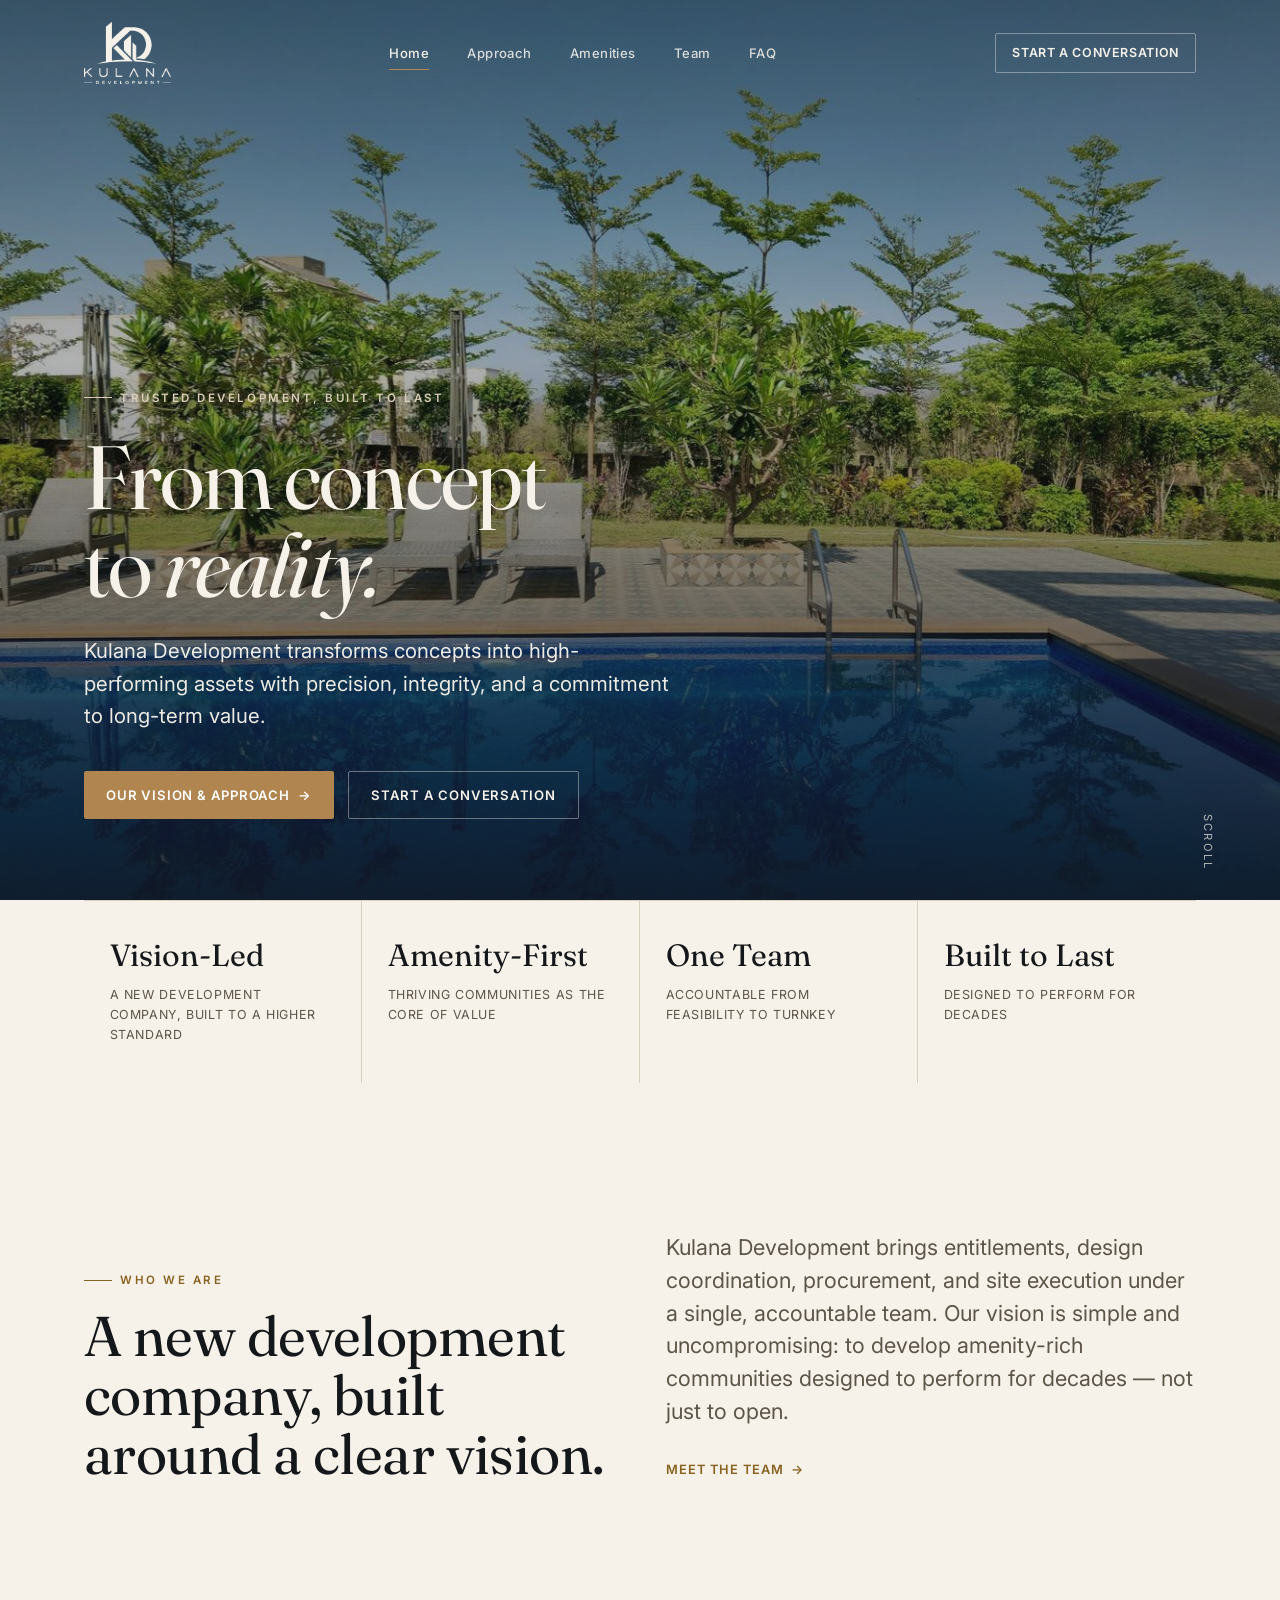
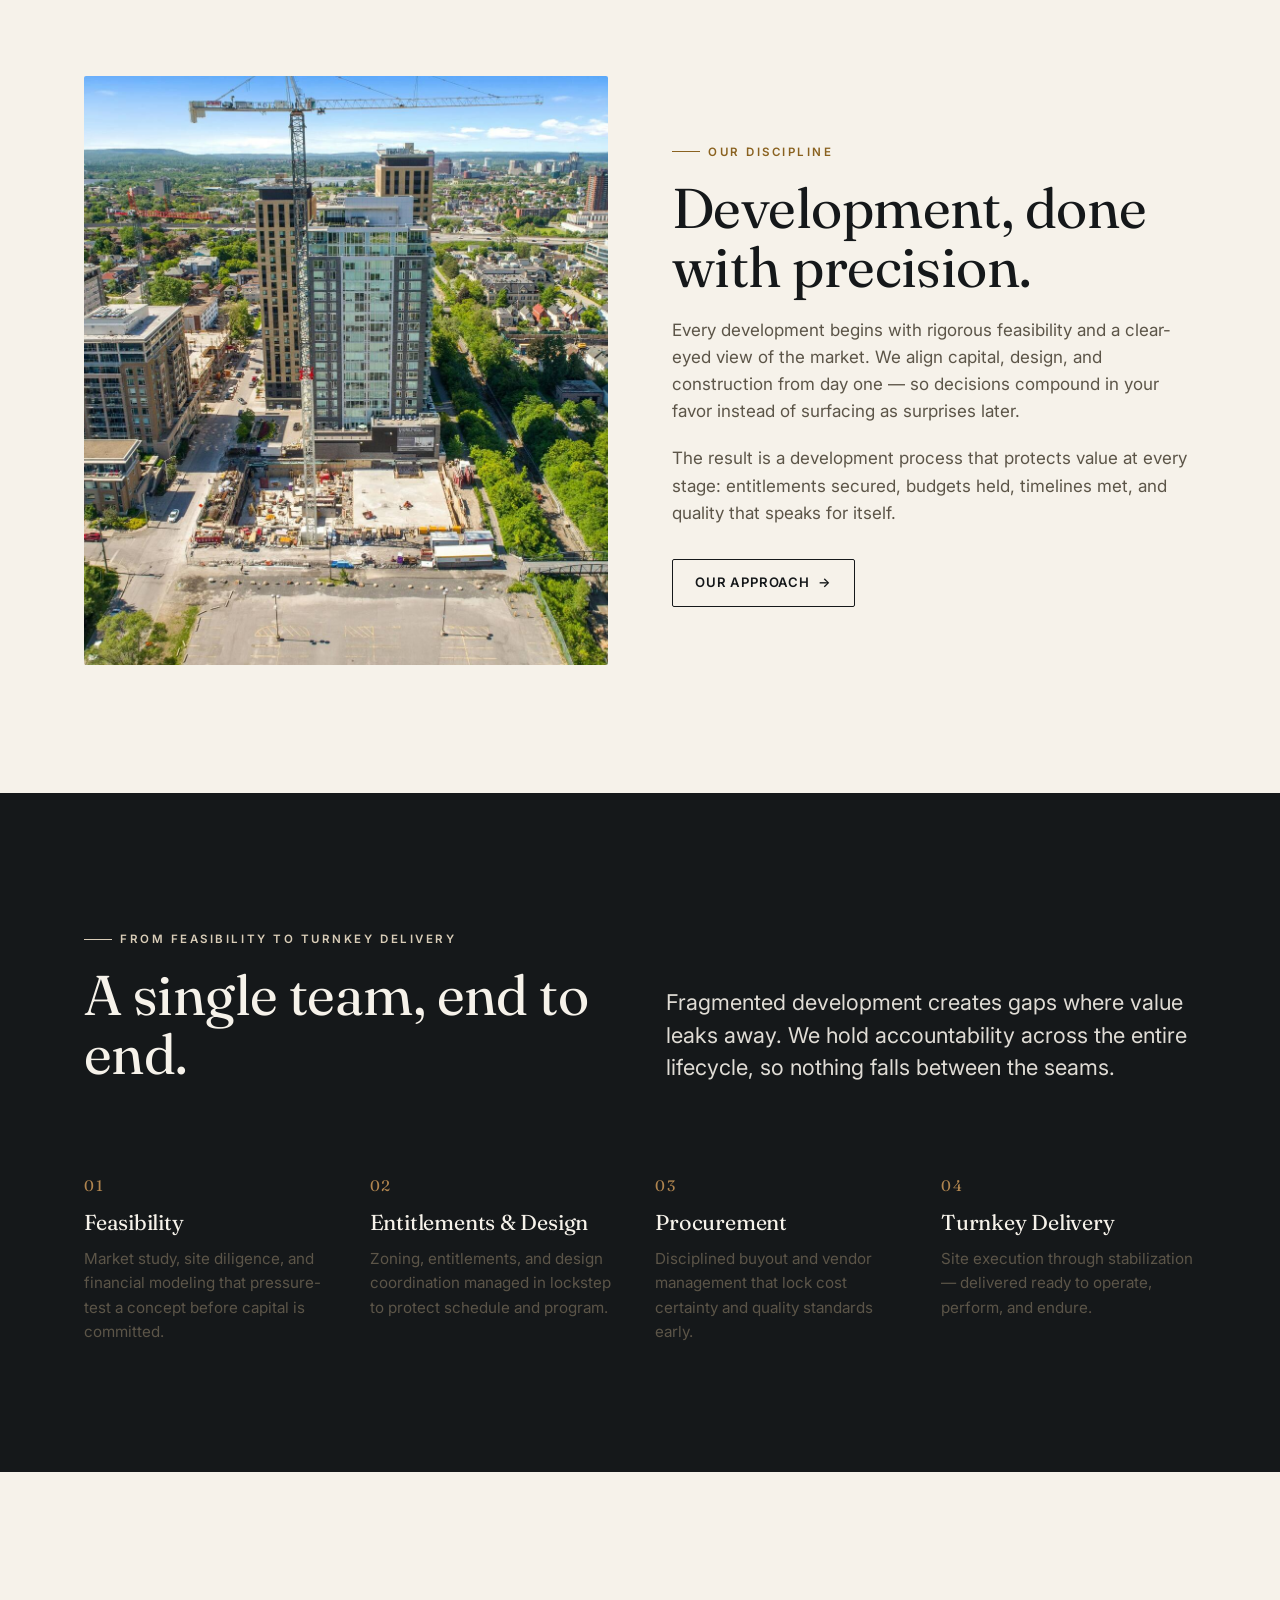
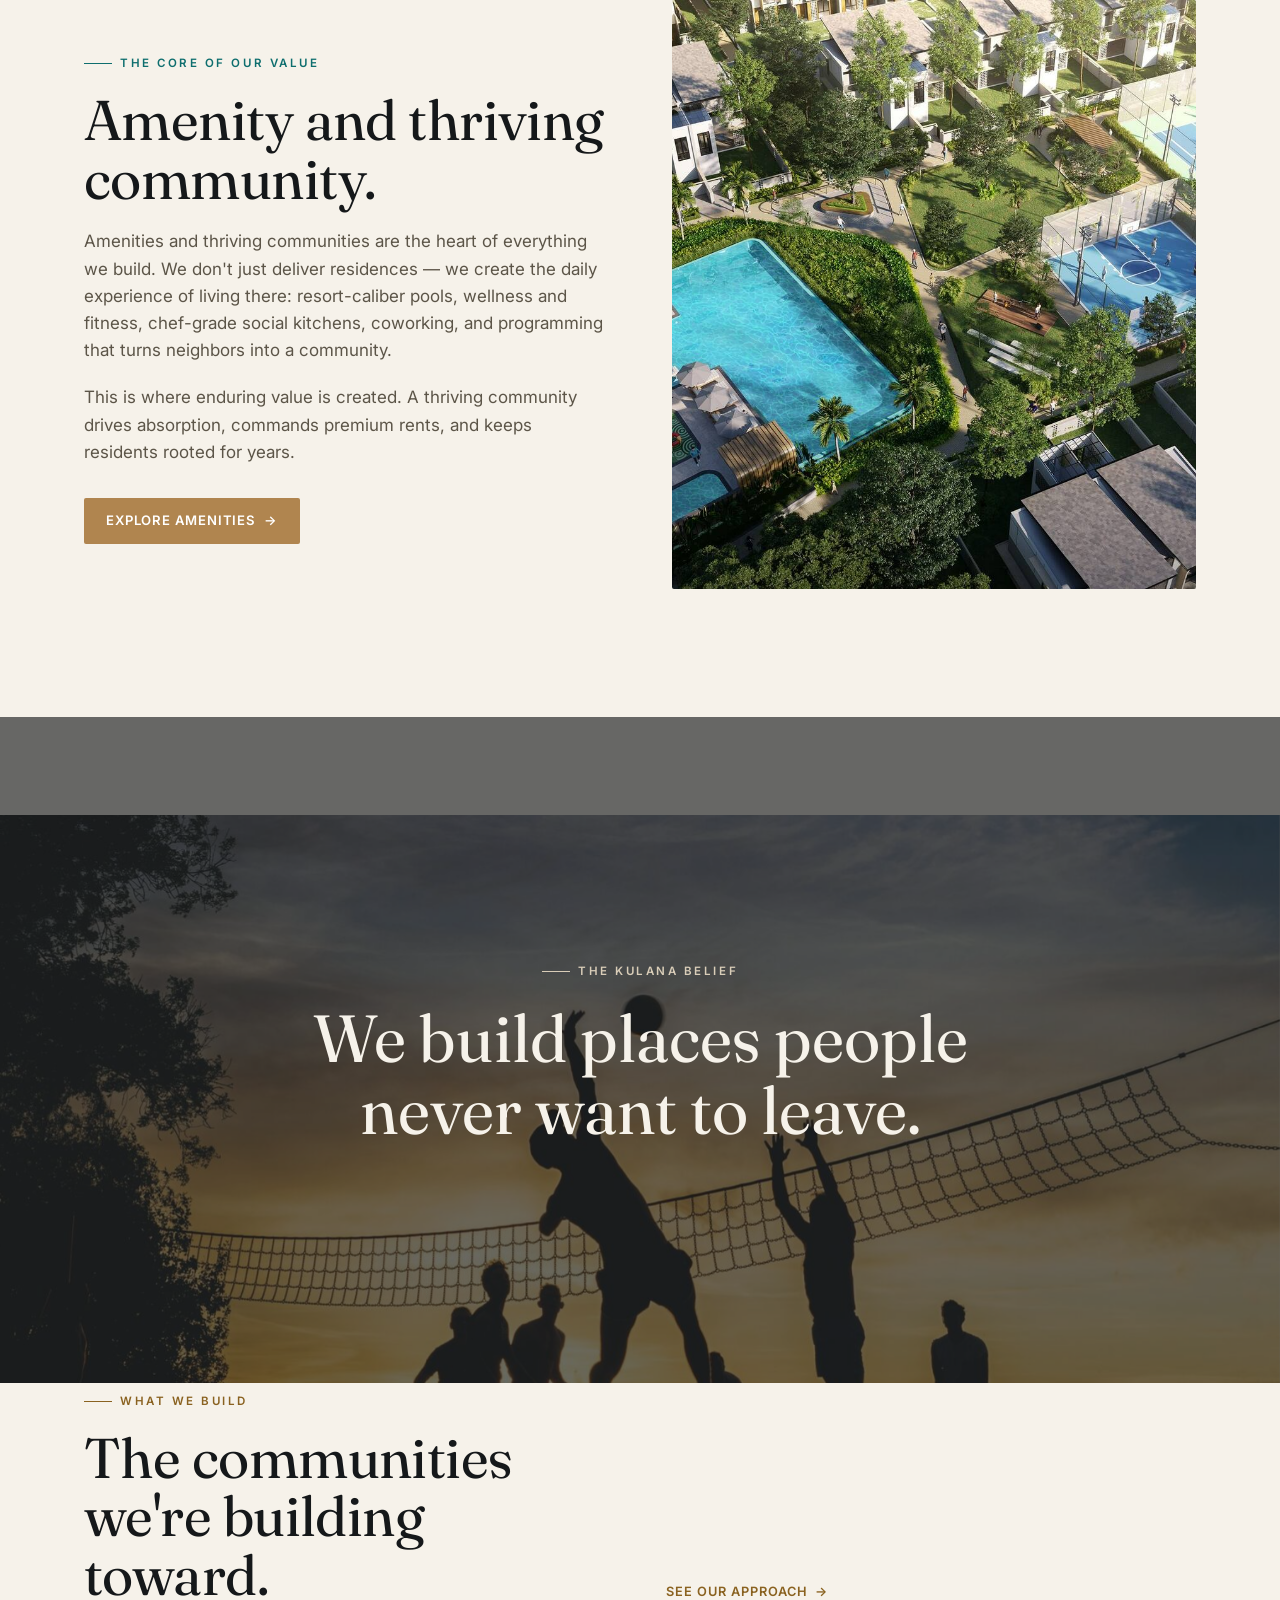
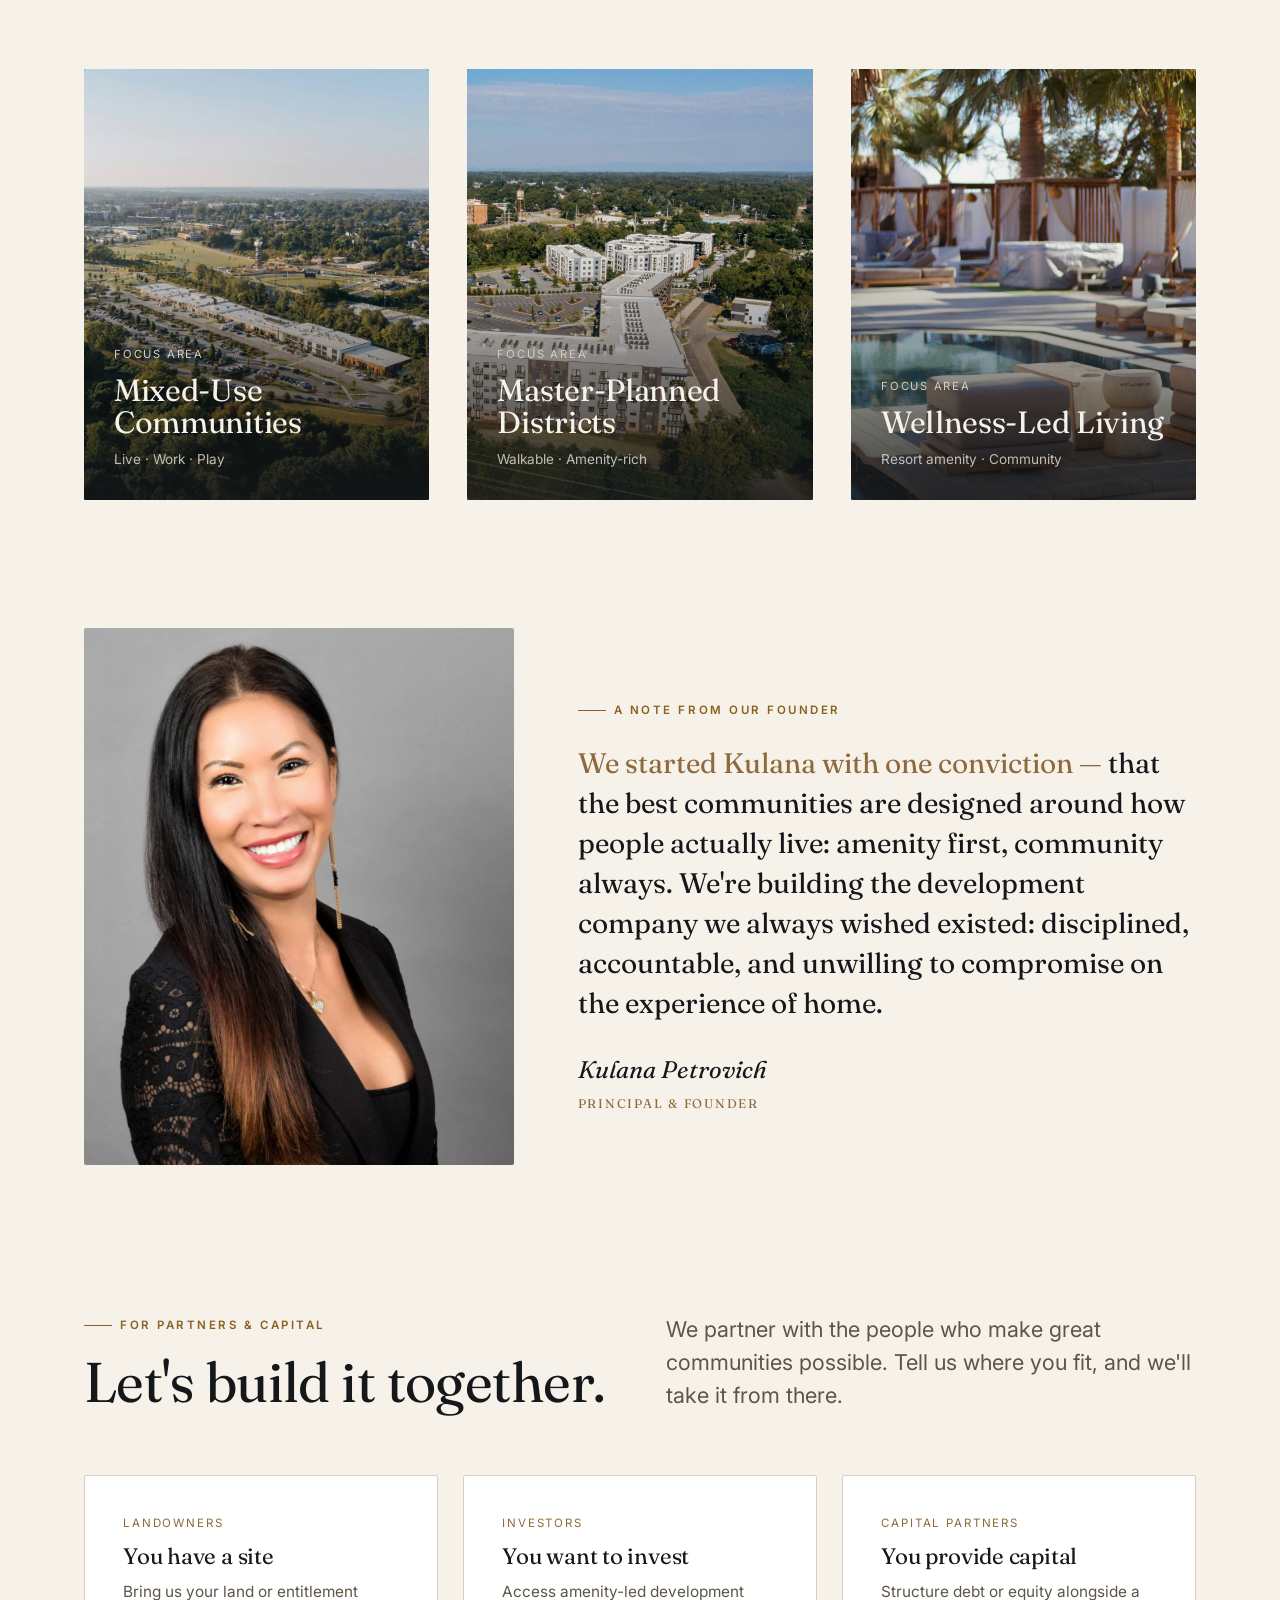
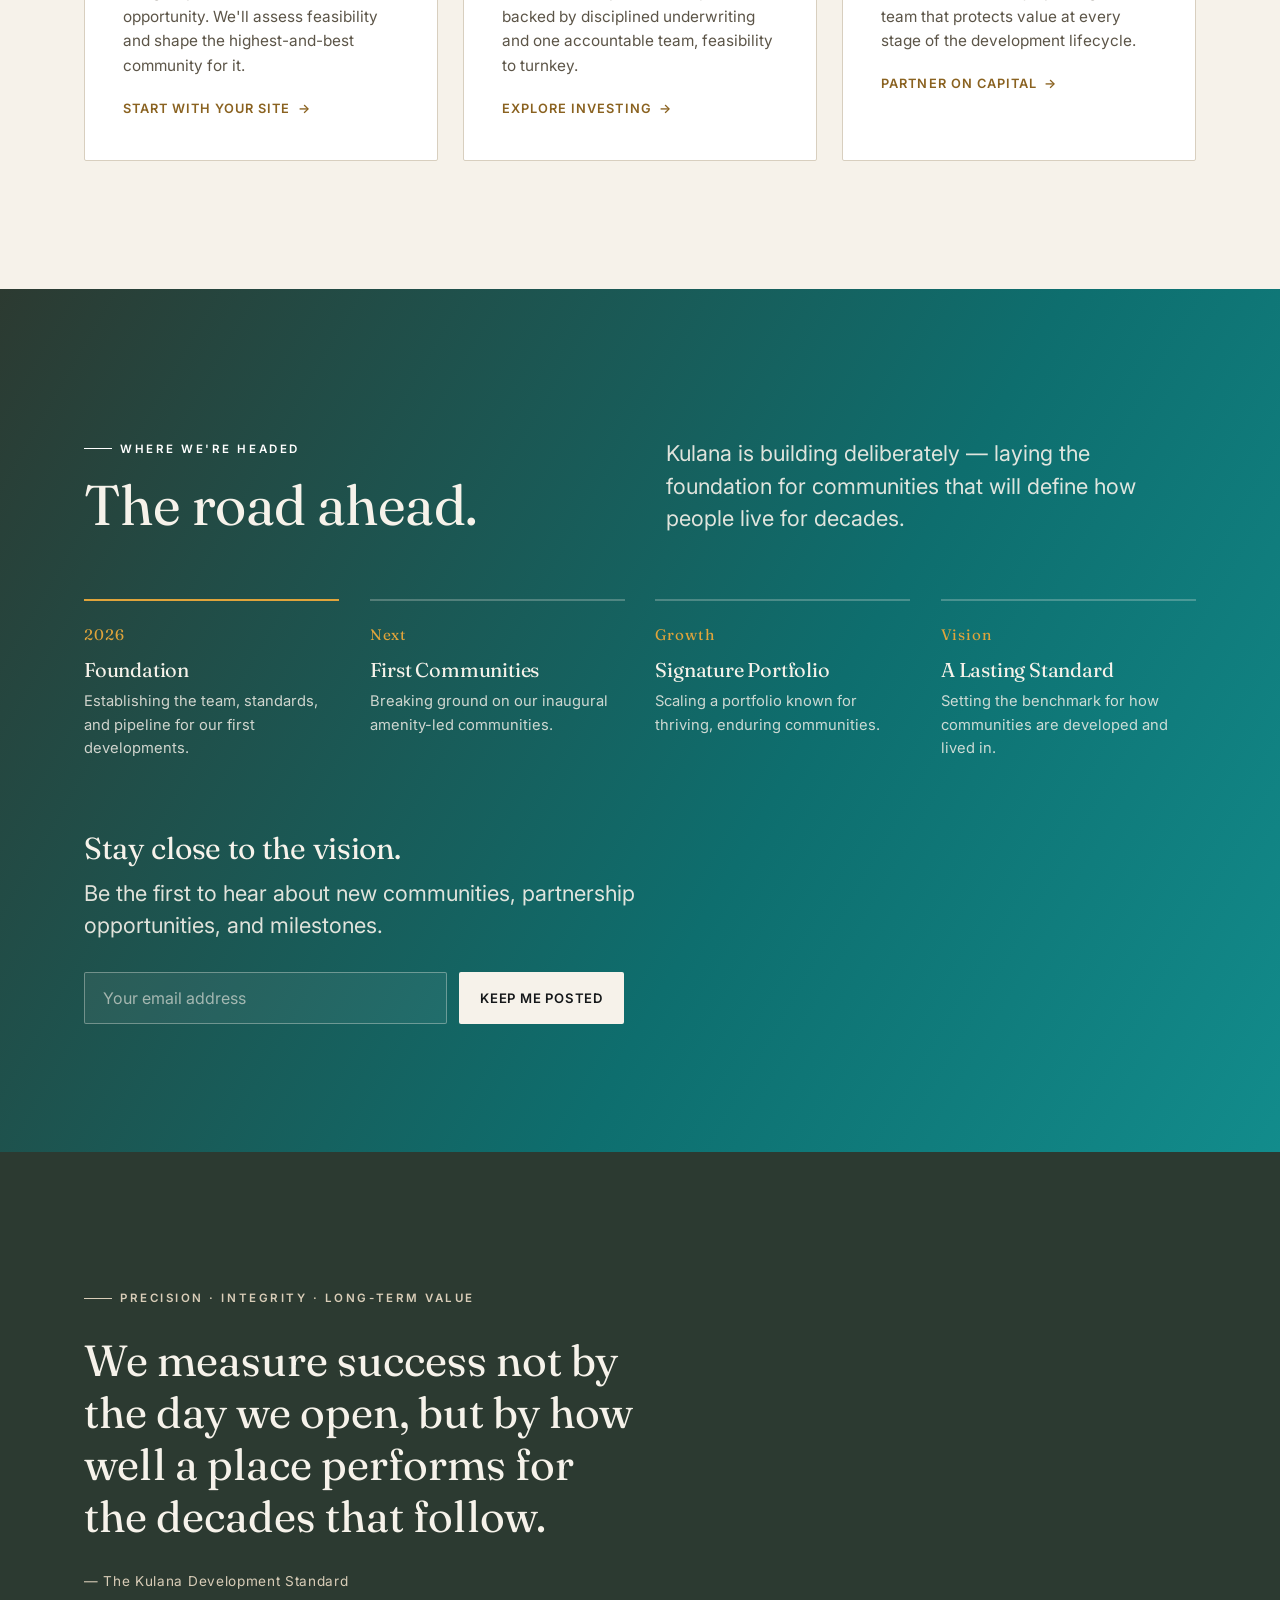
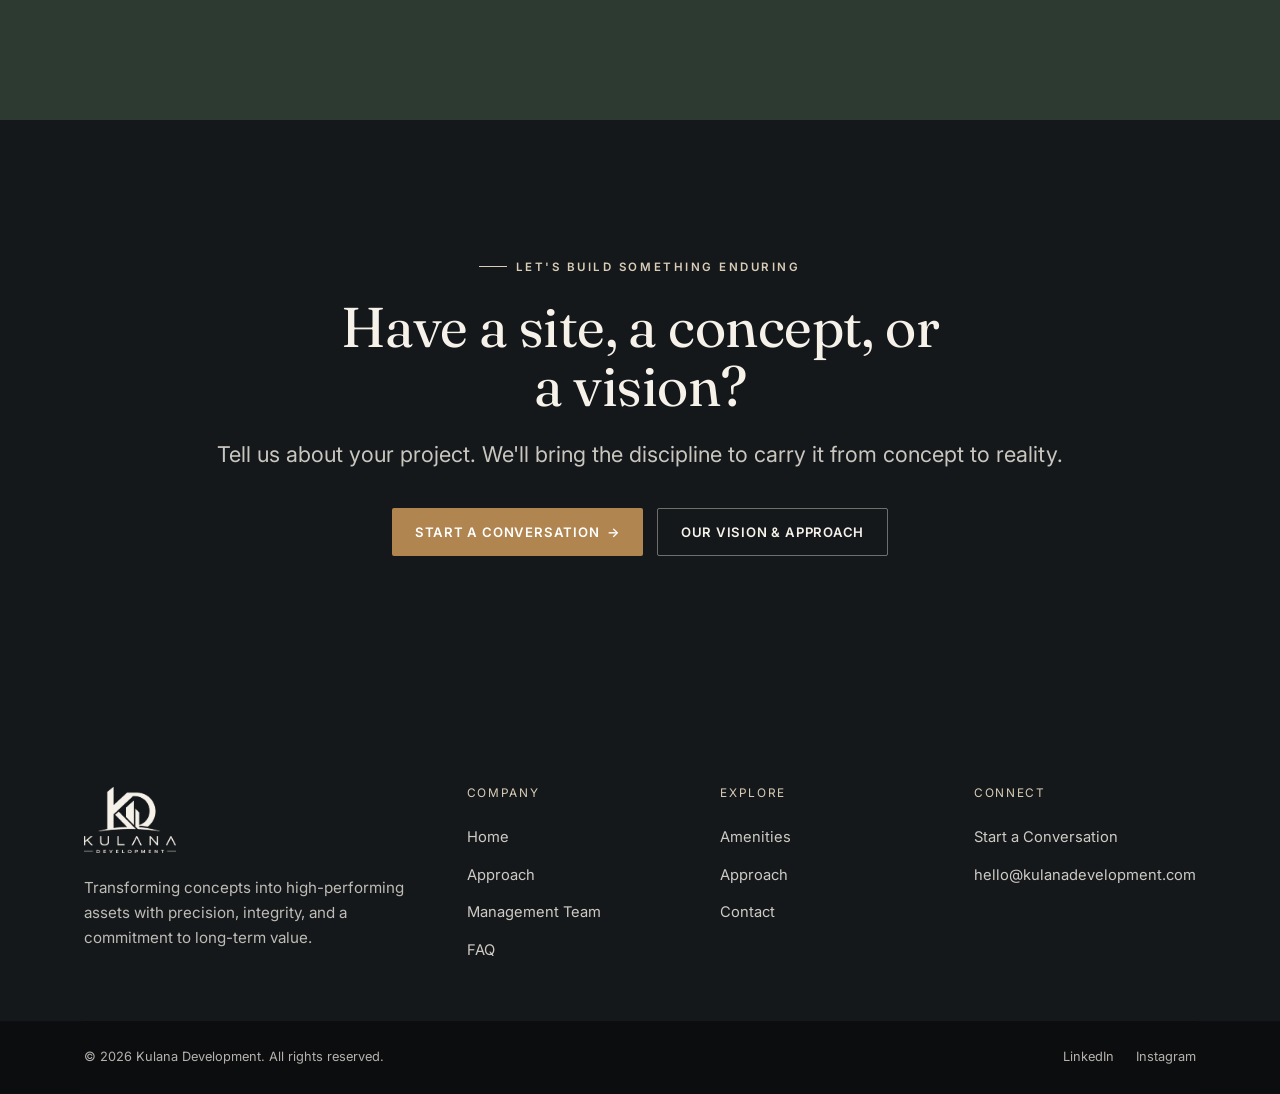
==== commit 7936673d: "Add files via upload" ====
--- a/index.html
+++ b/index.html
@@ -3,6 +3,7 @@
 <head>
 <meta charset="UTF-8" />
 <meta name="viewport" content="width=device-width, initial-scale=1.0" />
+<meta name="theme-color" content="#15181A" />
 <title>Kulana Development — Trusted Development, Built to Last</title>
 <meta name="description" content="Kulana Development transforms concepts into high-performing assets with precision, integrity, and a commitment to long-term value. From feasibility to turnkey delivery." />
 <meta property="og:title" content="Kulana Development — Trusted Development, Built to Last" />
@@ -209,7 +210,7 @@
         </div>
       </a>
       <a href="approach.html" class="pcard reveal" data-delay="1">
-        <div class="pcard__img"><img src="community-aerial.jpg" alt="Master-planned districts" /></div>
+        <div class="pcard__img"><img src="community-district.jpg" alt="Master-planned districts" /></div>
         <div class="pcard__body">
           <span class="pcard__tag">Focus Area</span>
           <h3>Master-Planned Districts</h3>
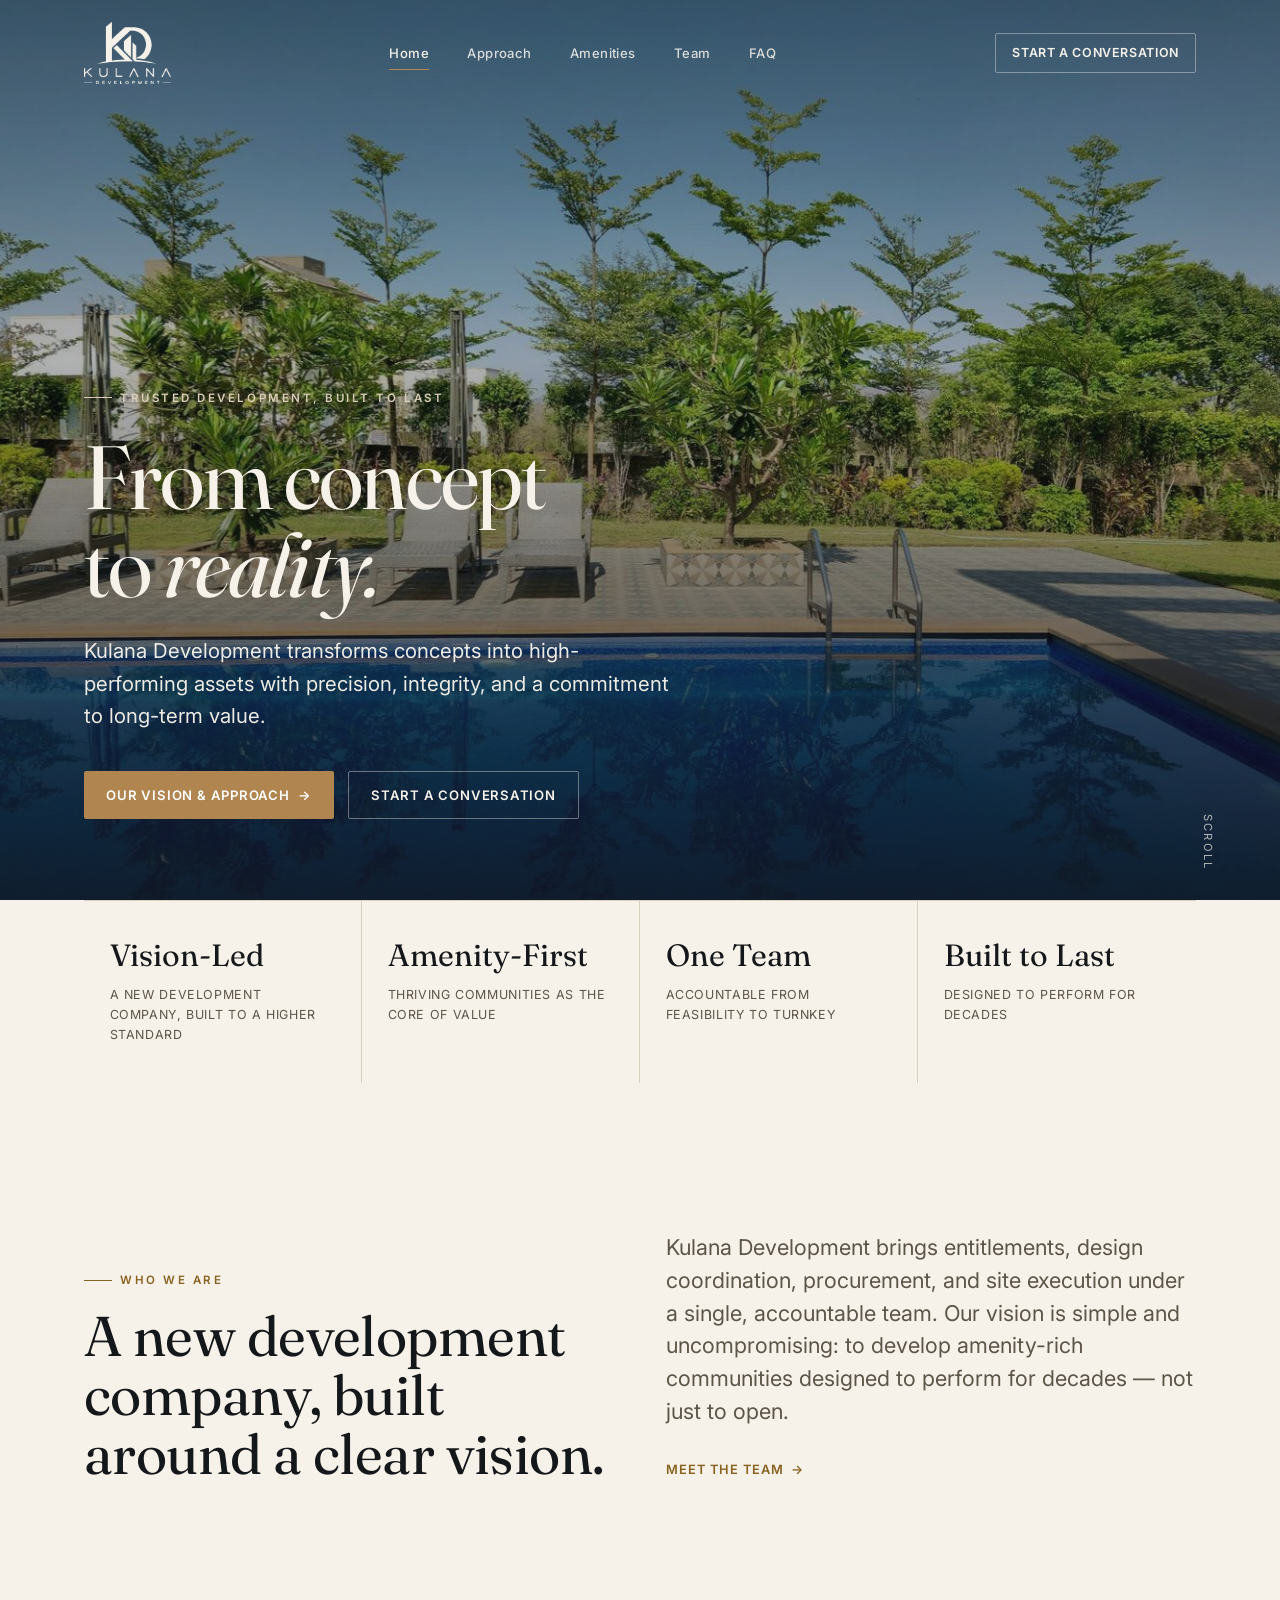
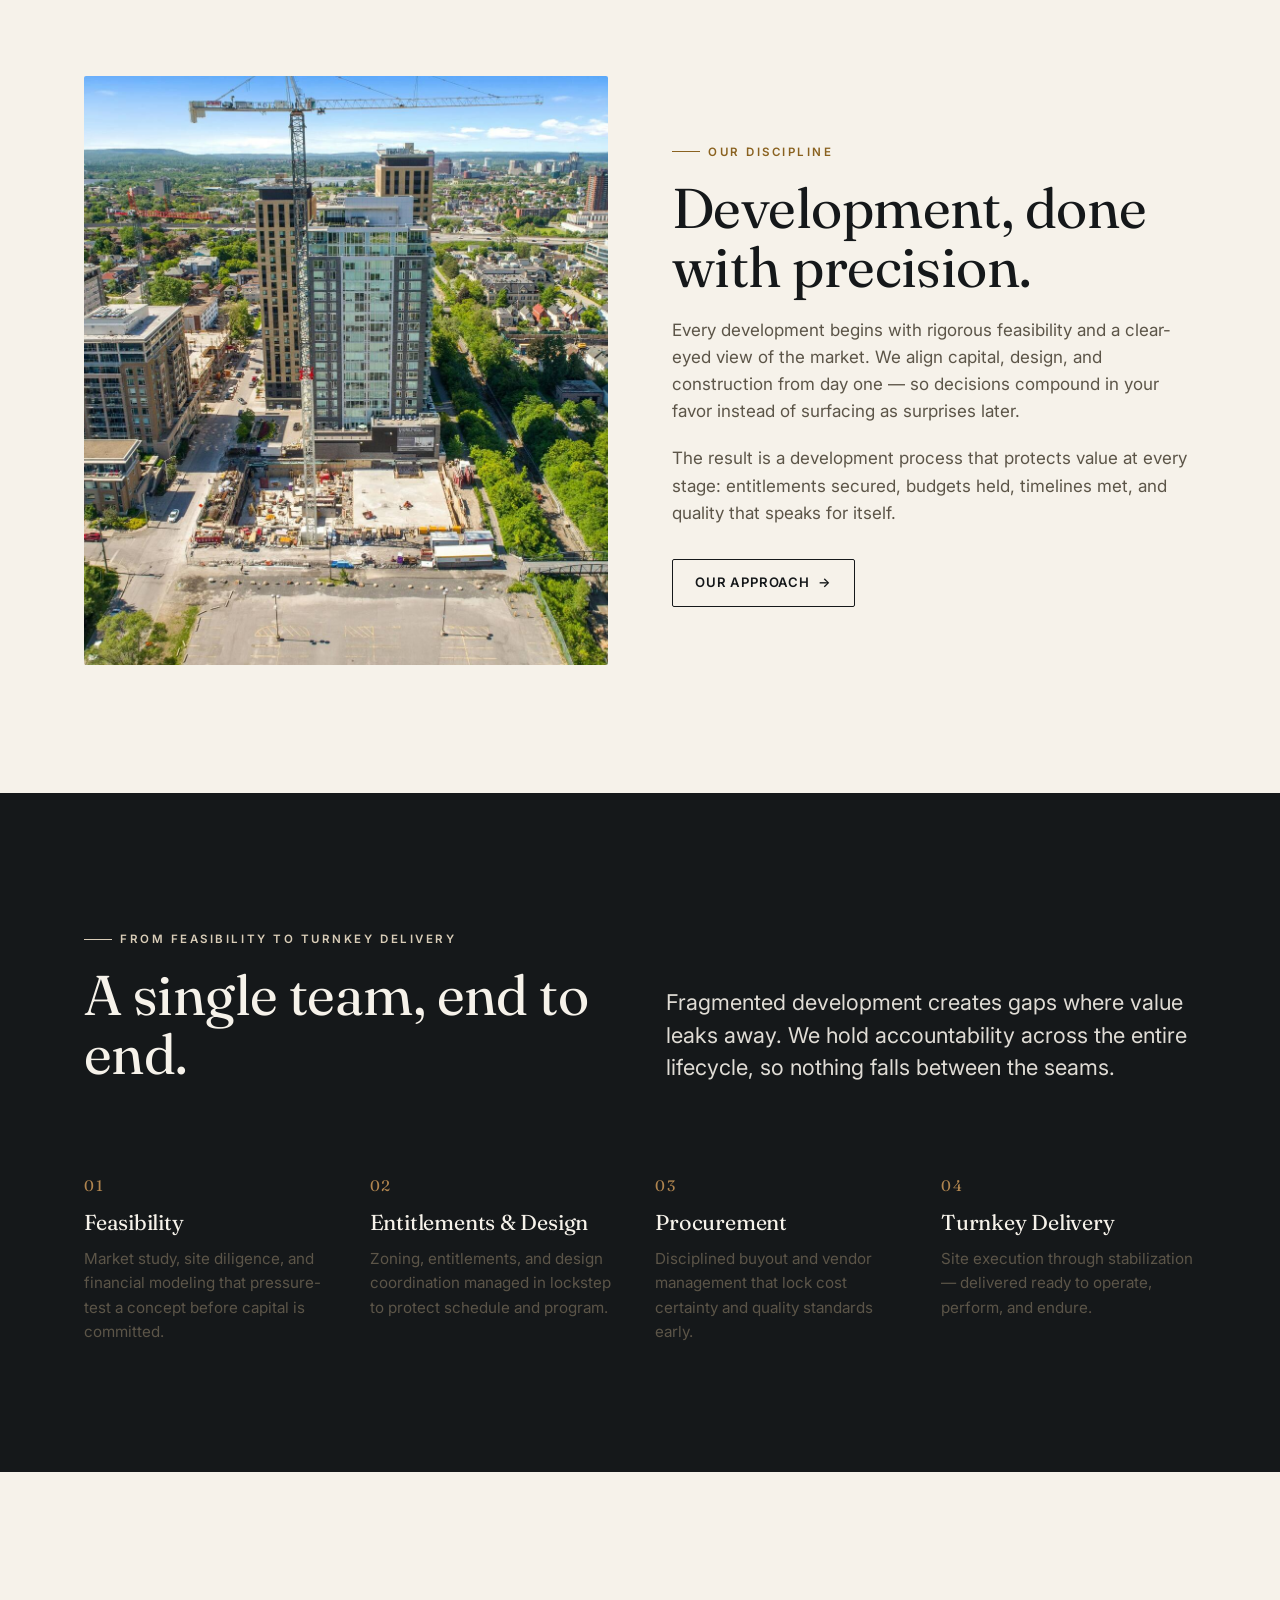
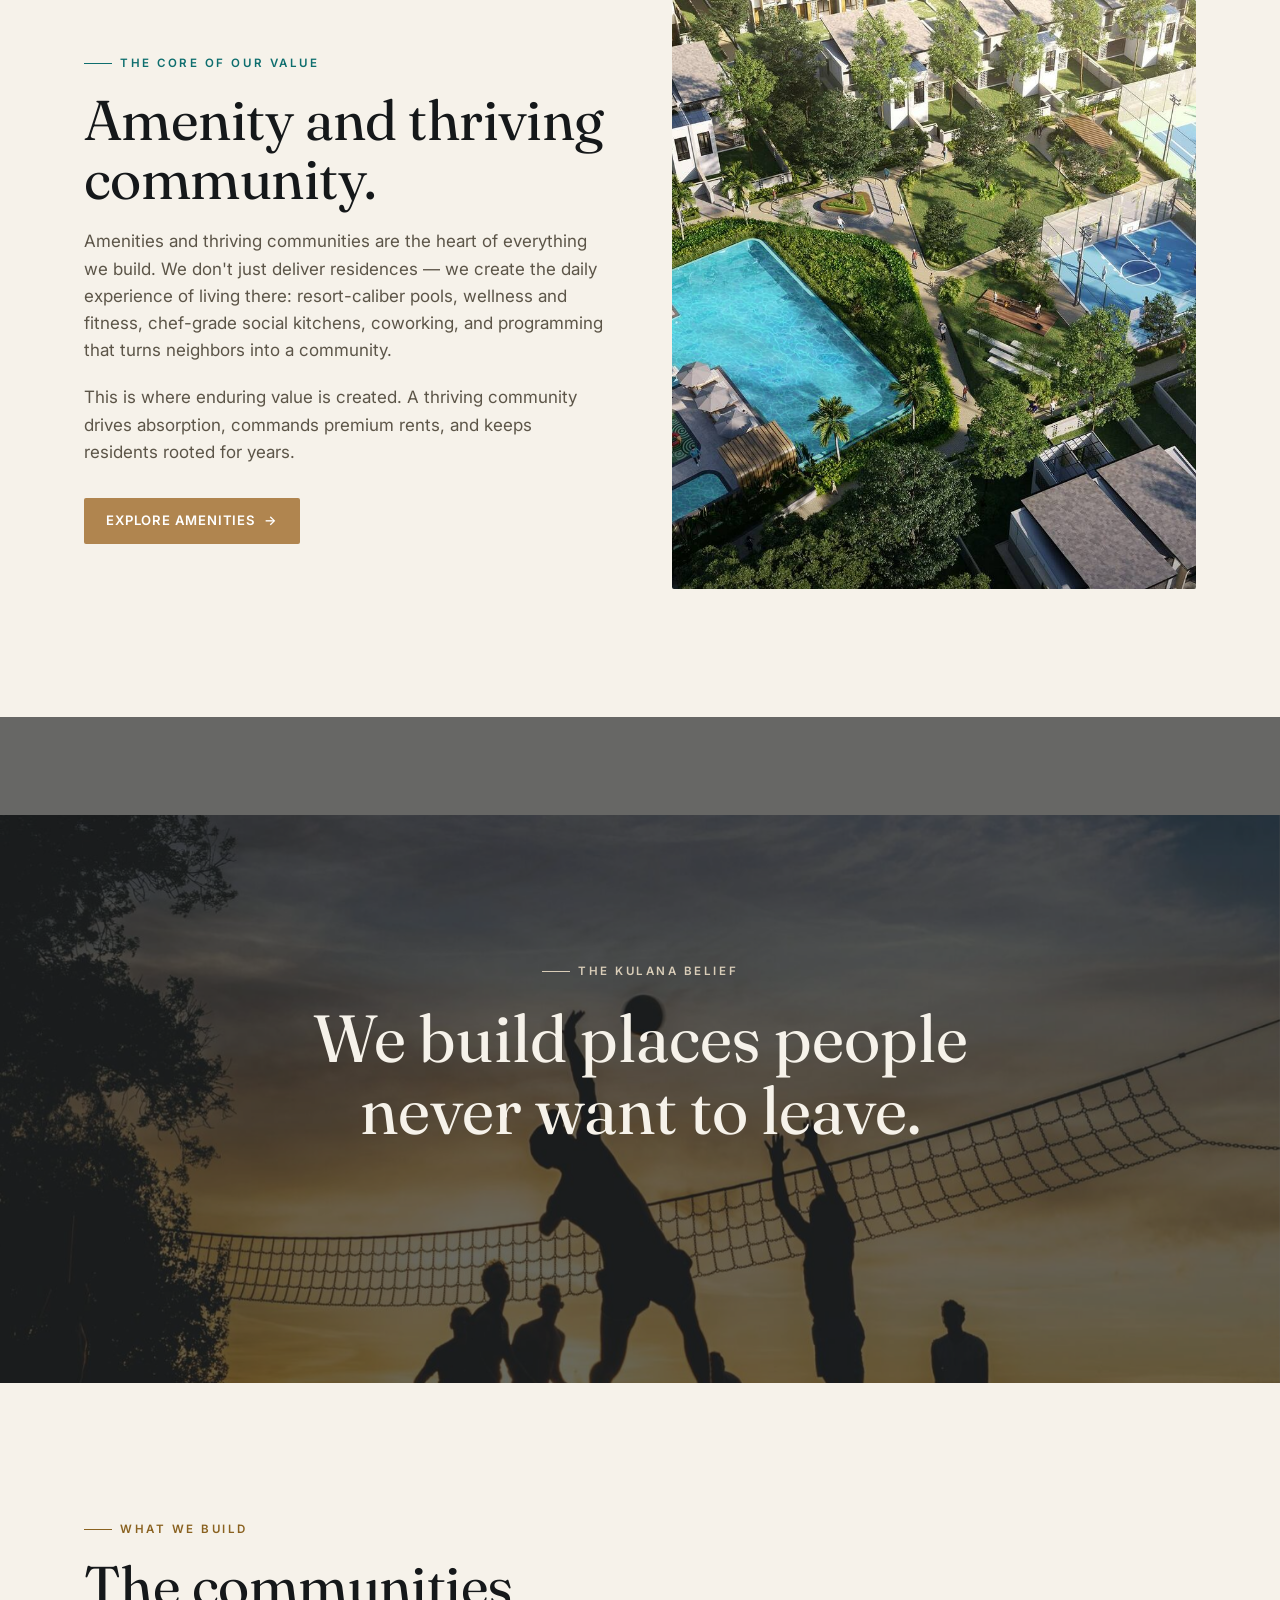
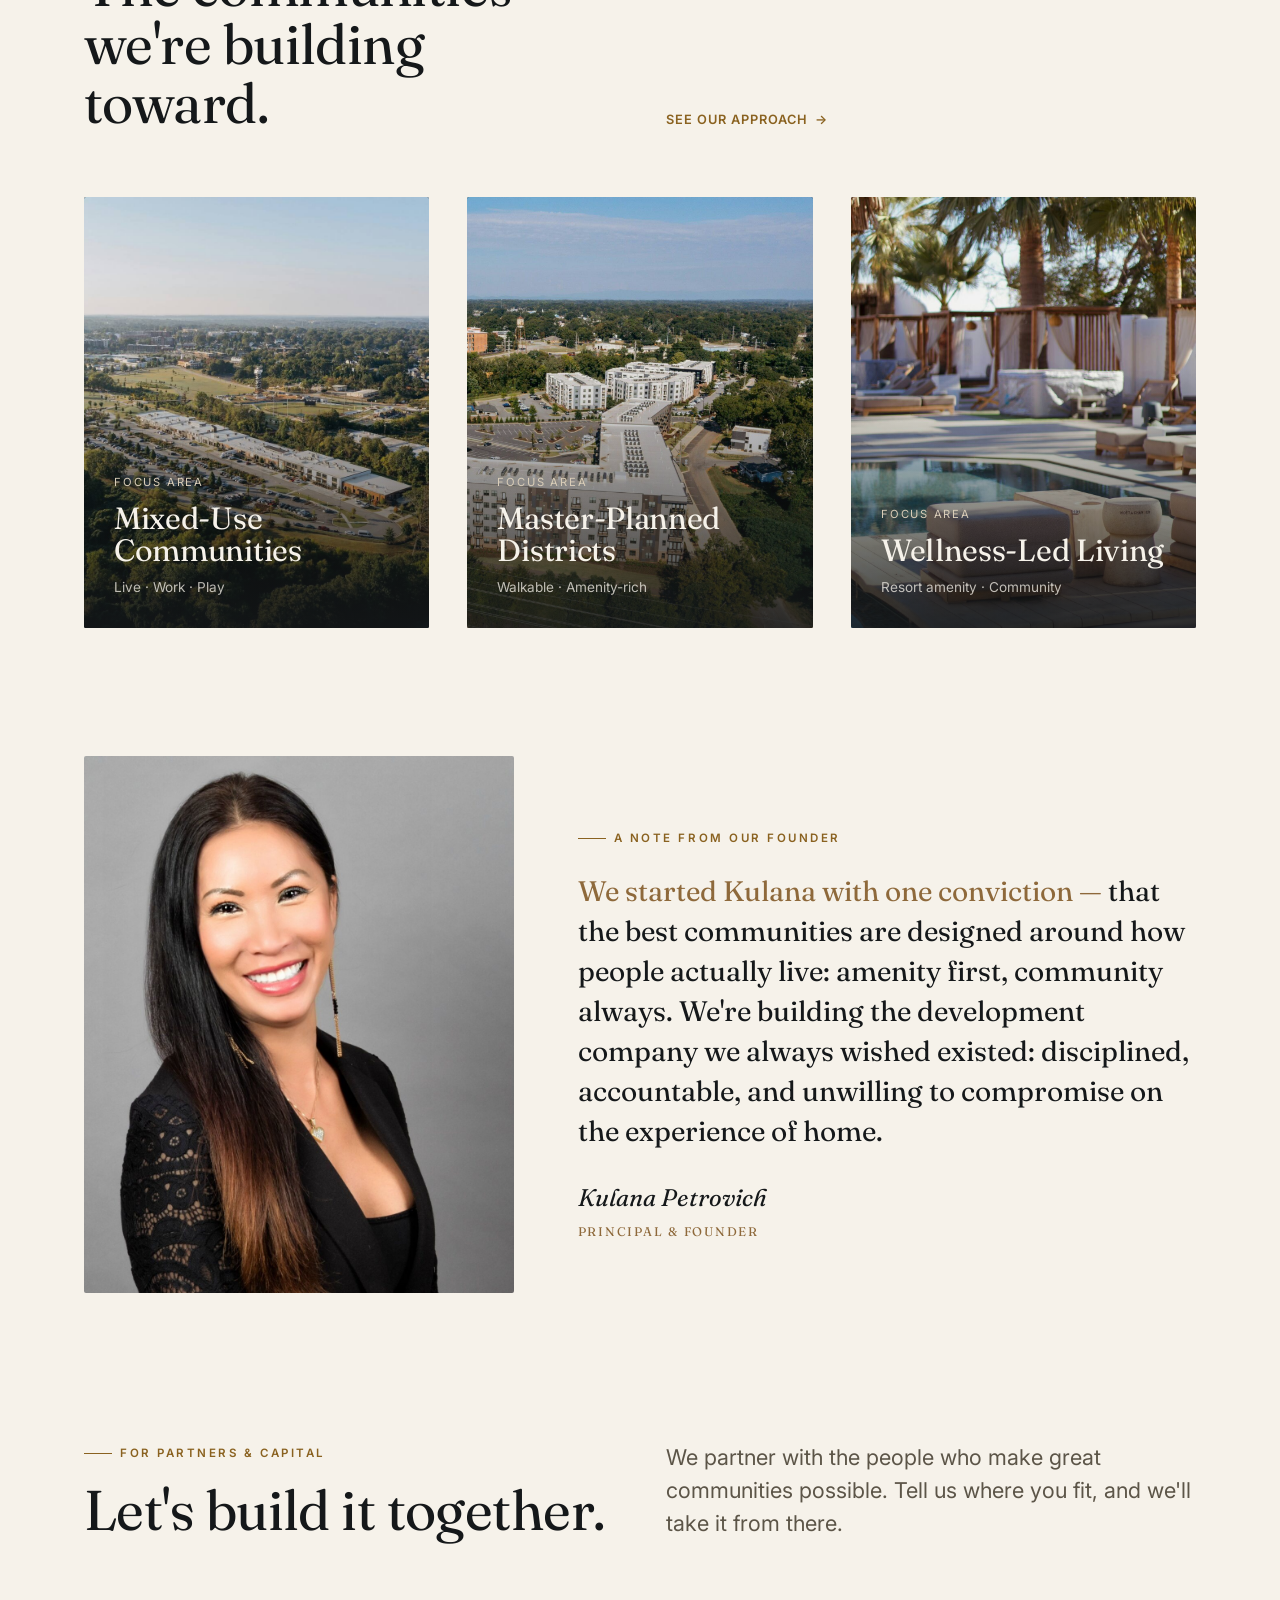
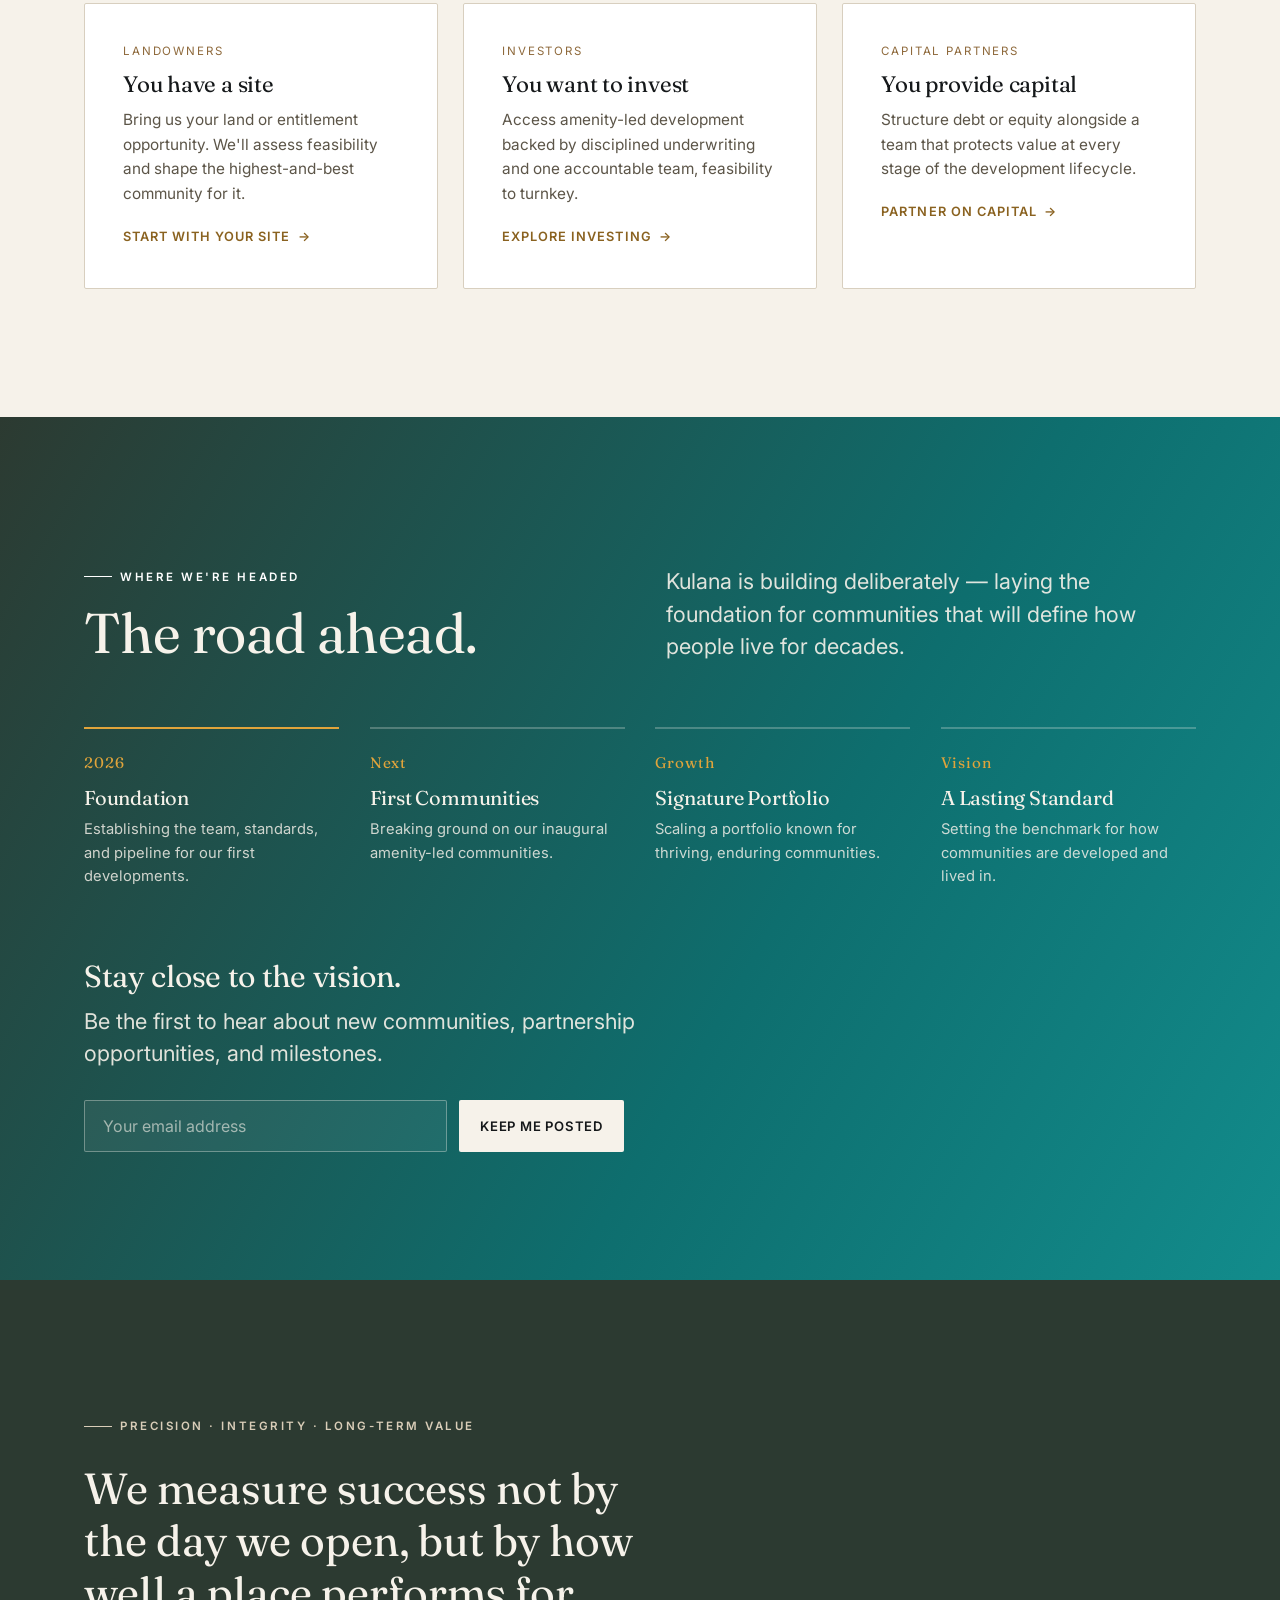
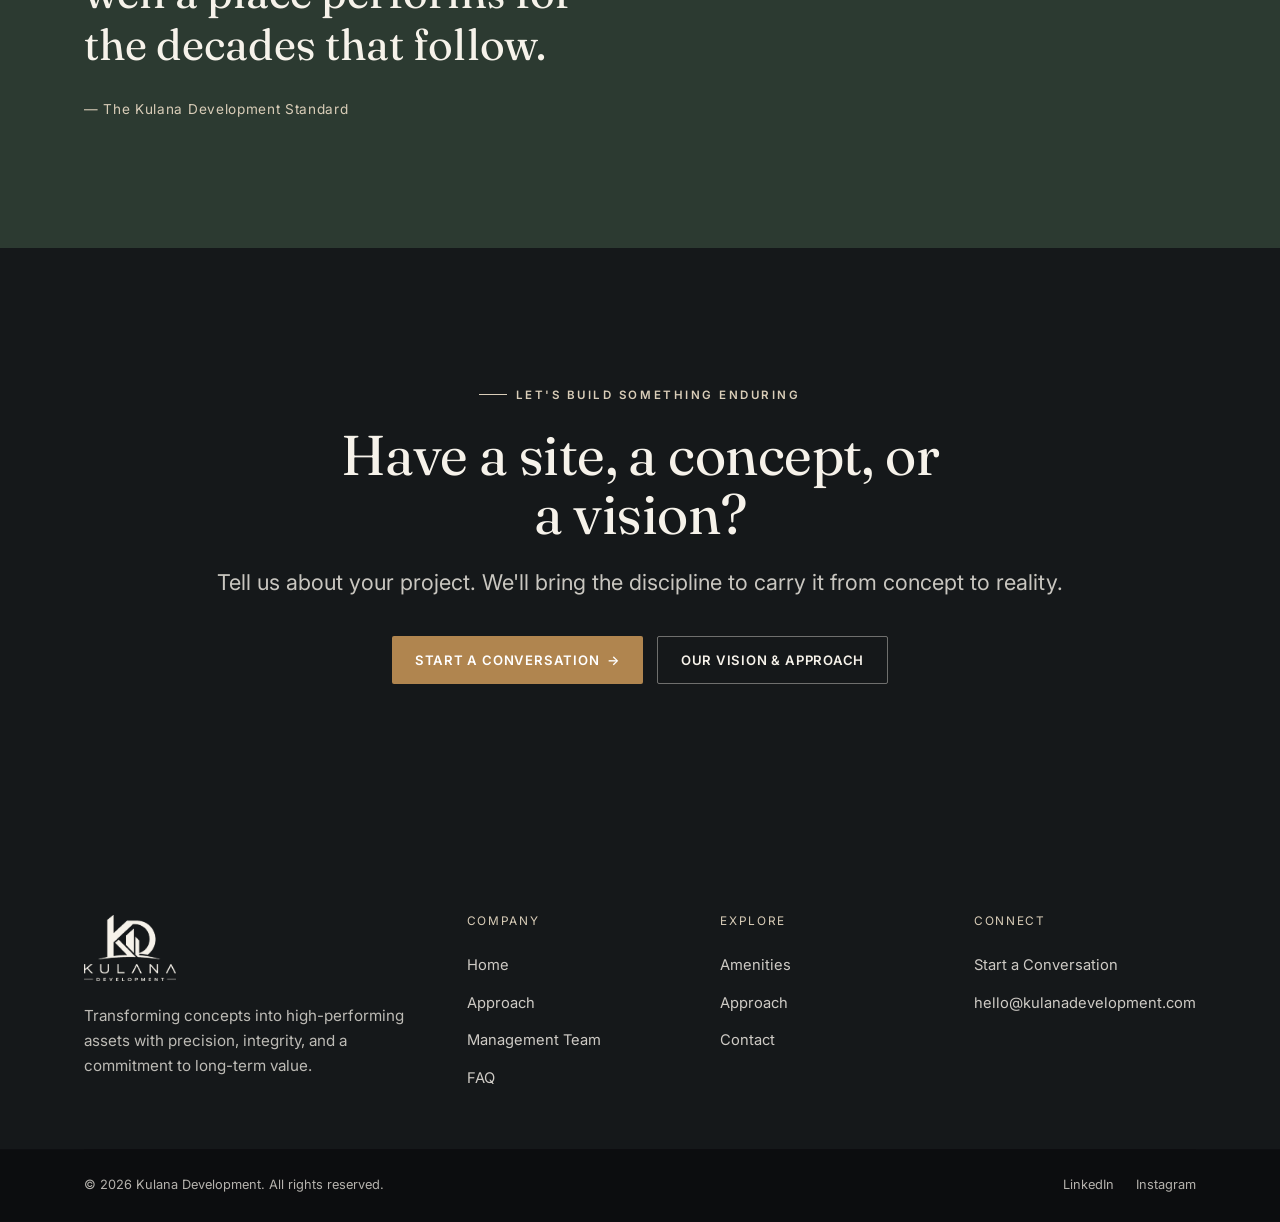
==== commit 77aa469f: "Add files via upload" ====
--- a/index.html
+++ b/index.html
@@ -189,7 +189,7 @@
 </section>
 
 <!-- ============ WHAT WE BUILD (VISION) ============ -->
-<section class="section" style="padding-top:0;">
+<section class="section">
   <div class="container">
     <div class="sec-head">
       <div class="reveal">
